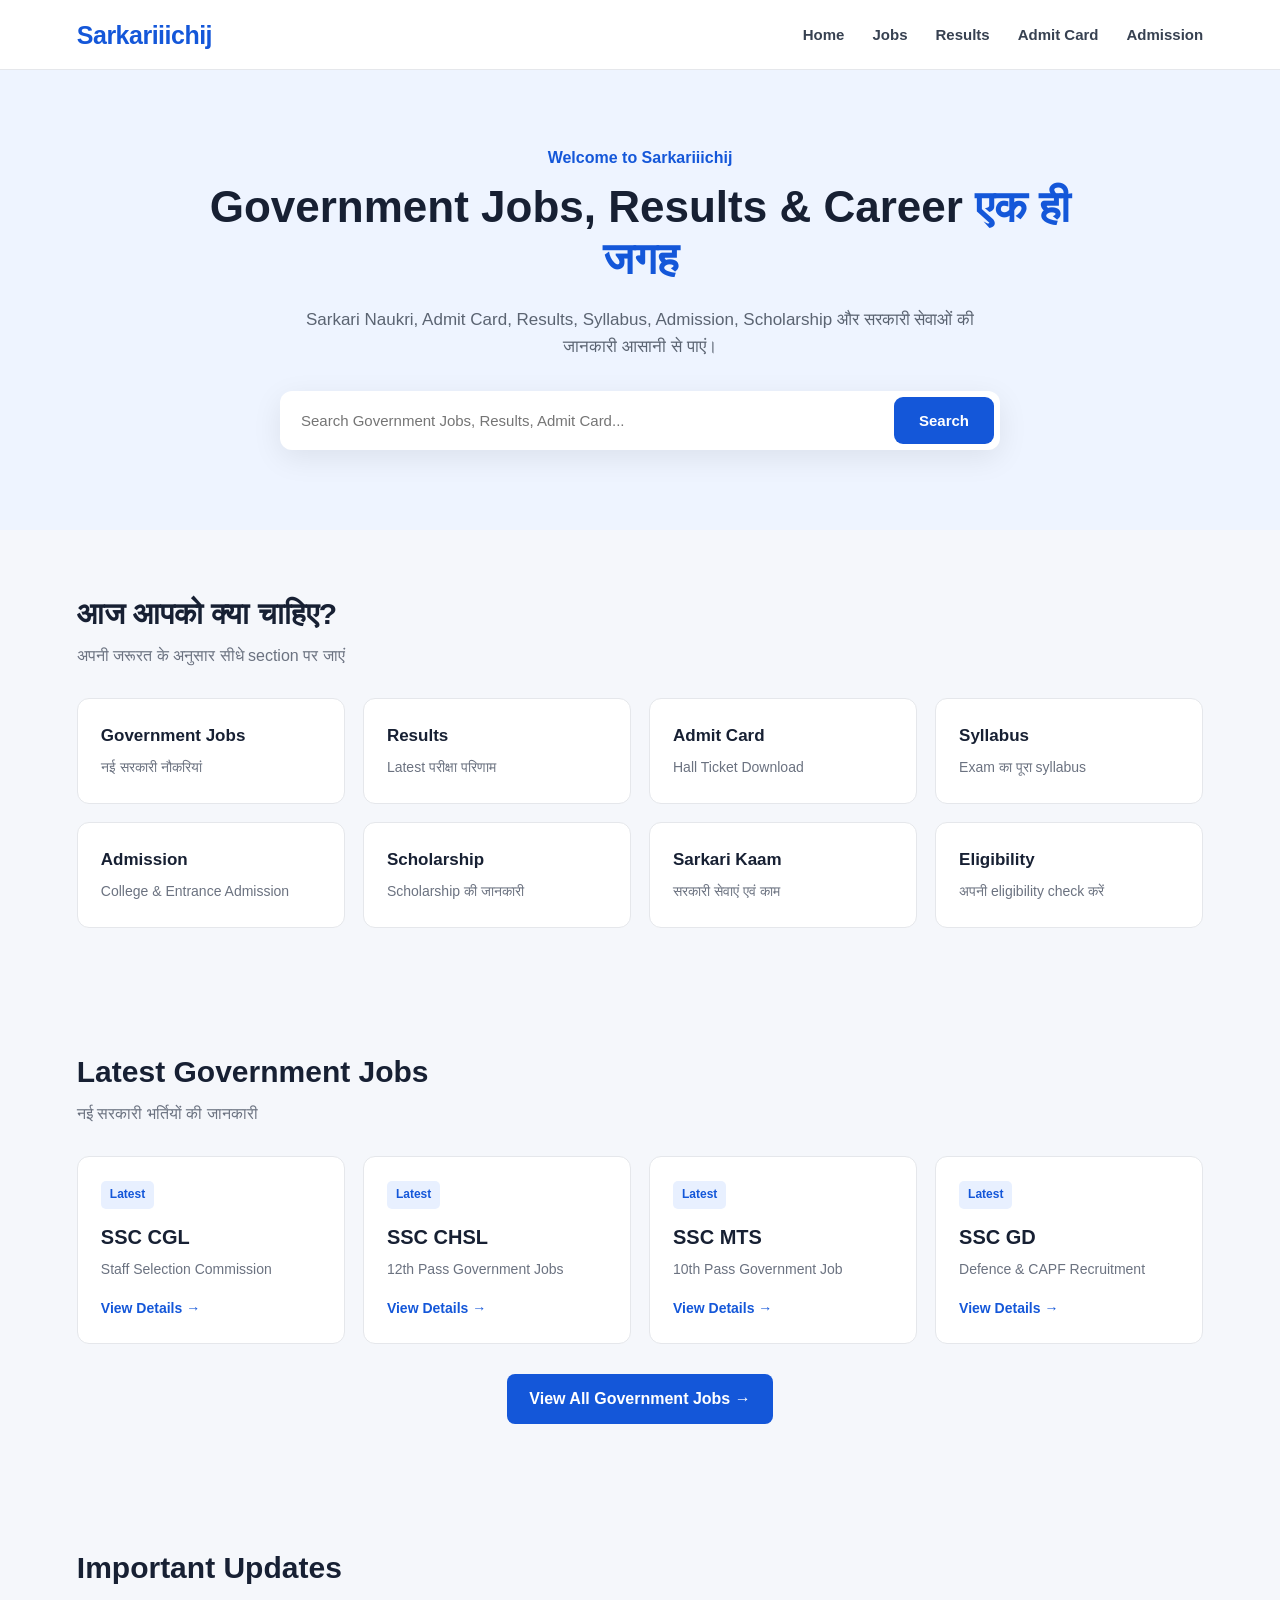
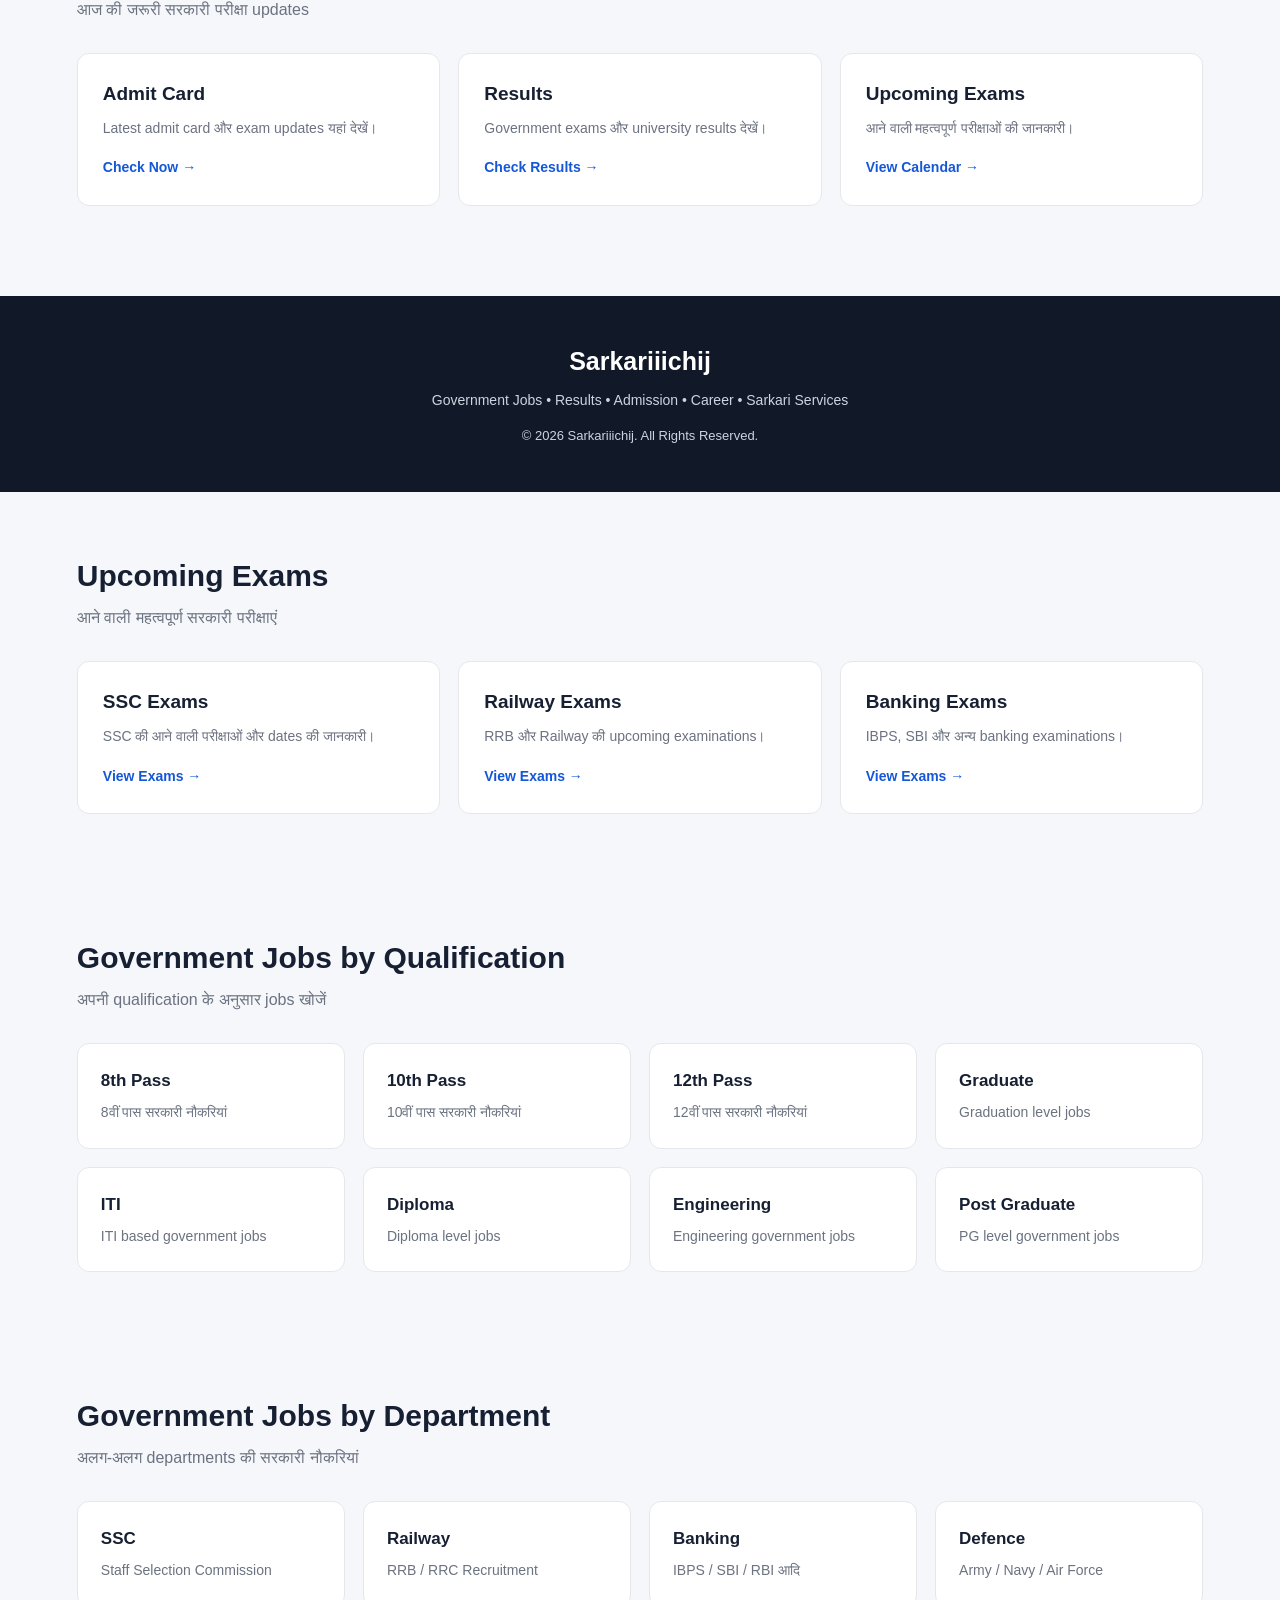
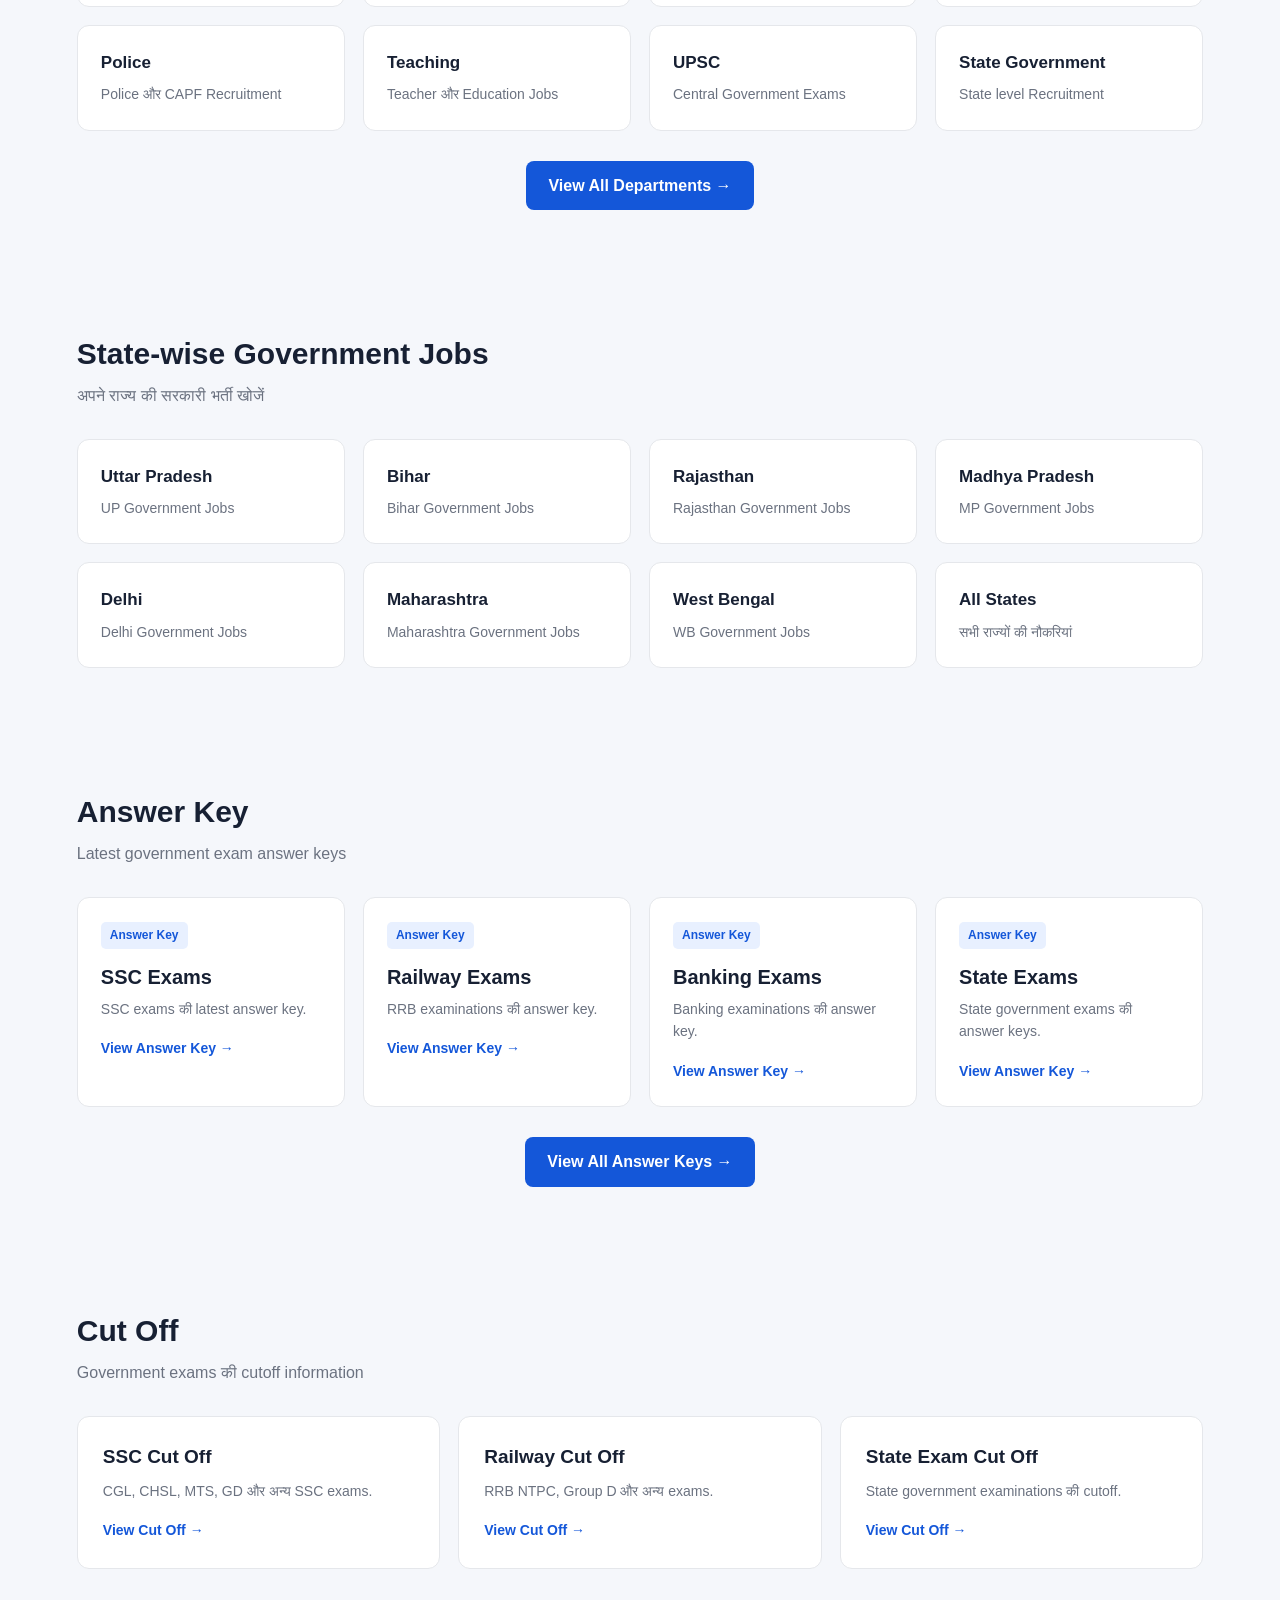
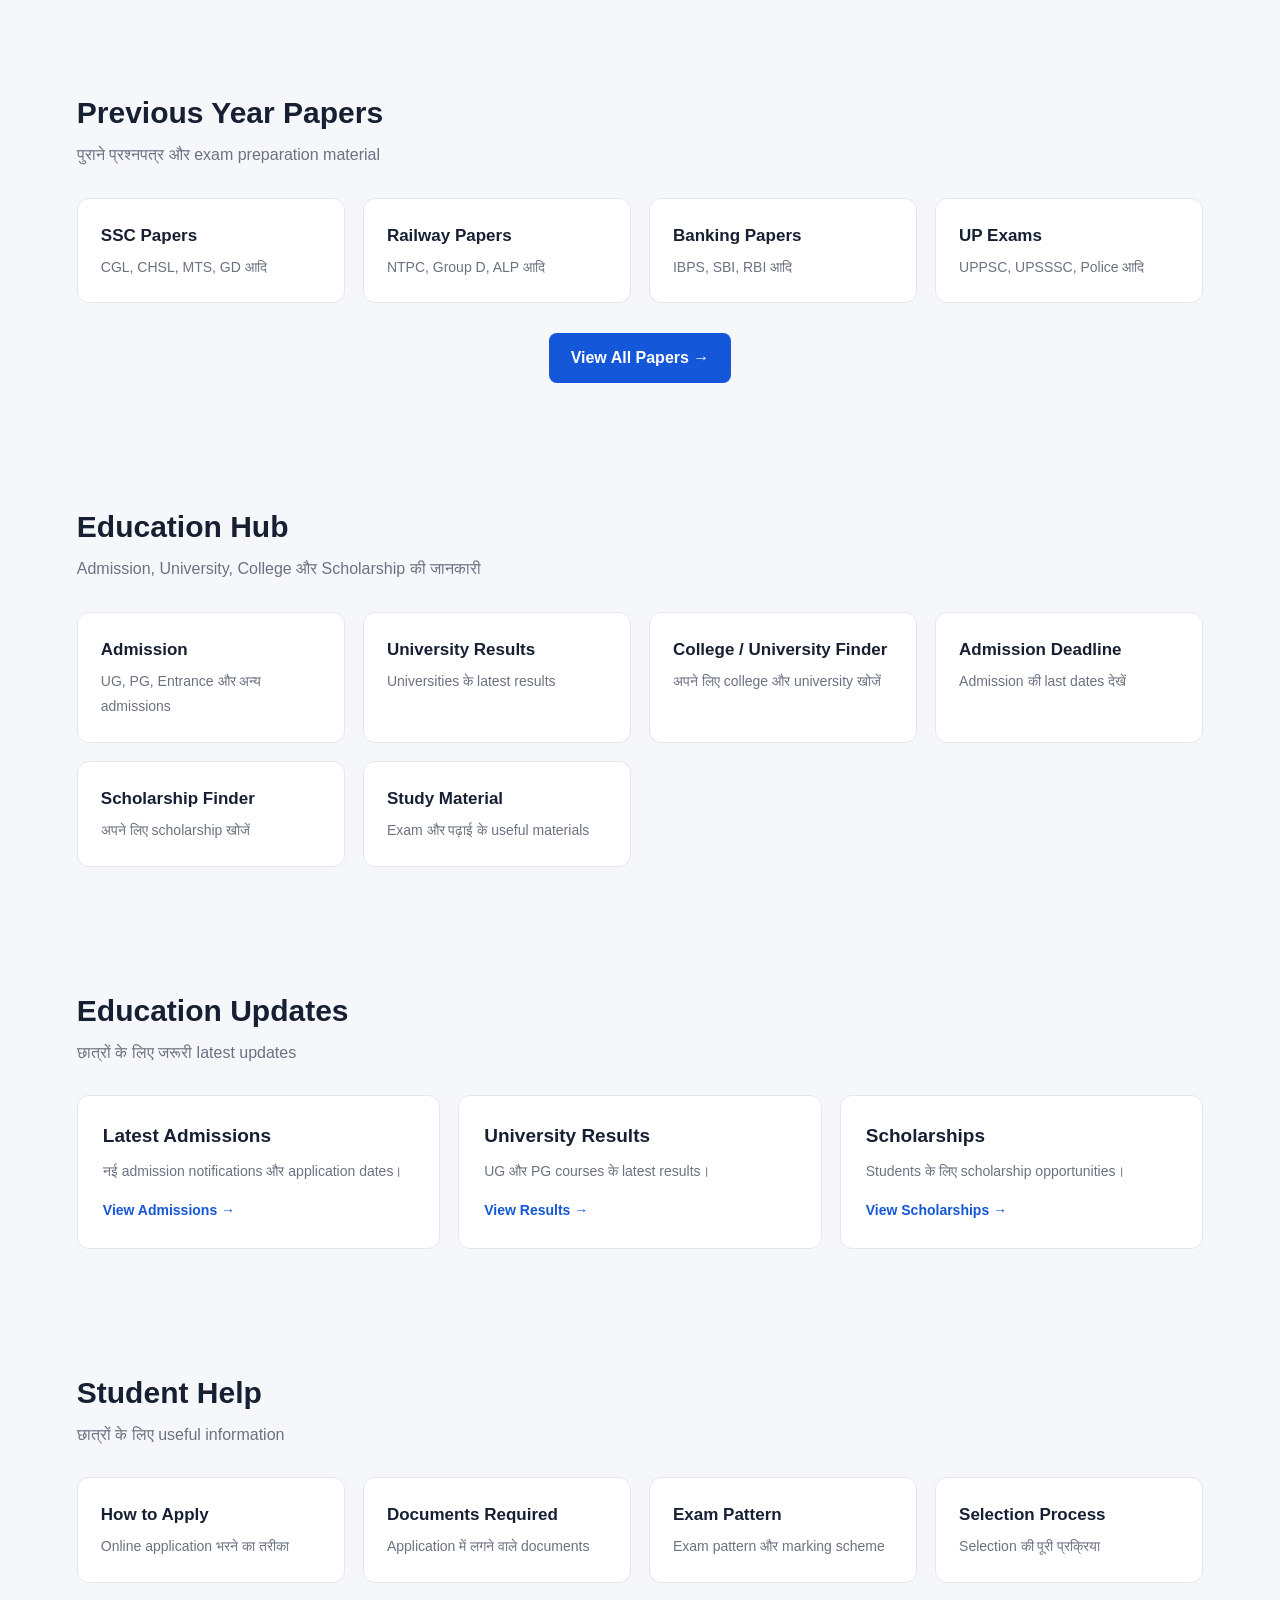
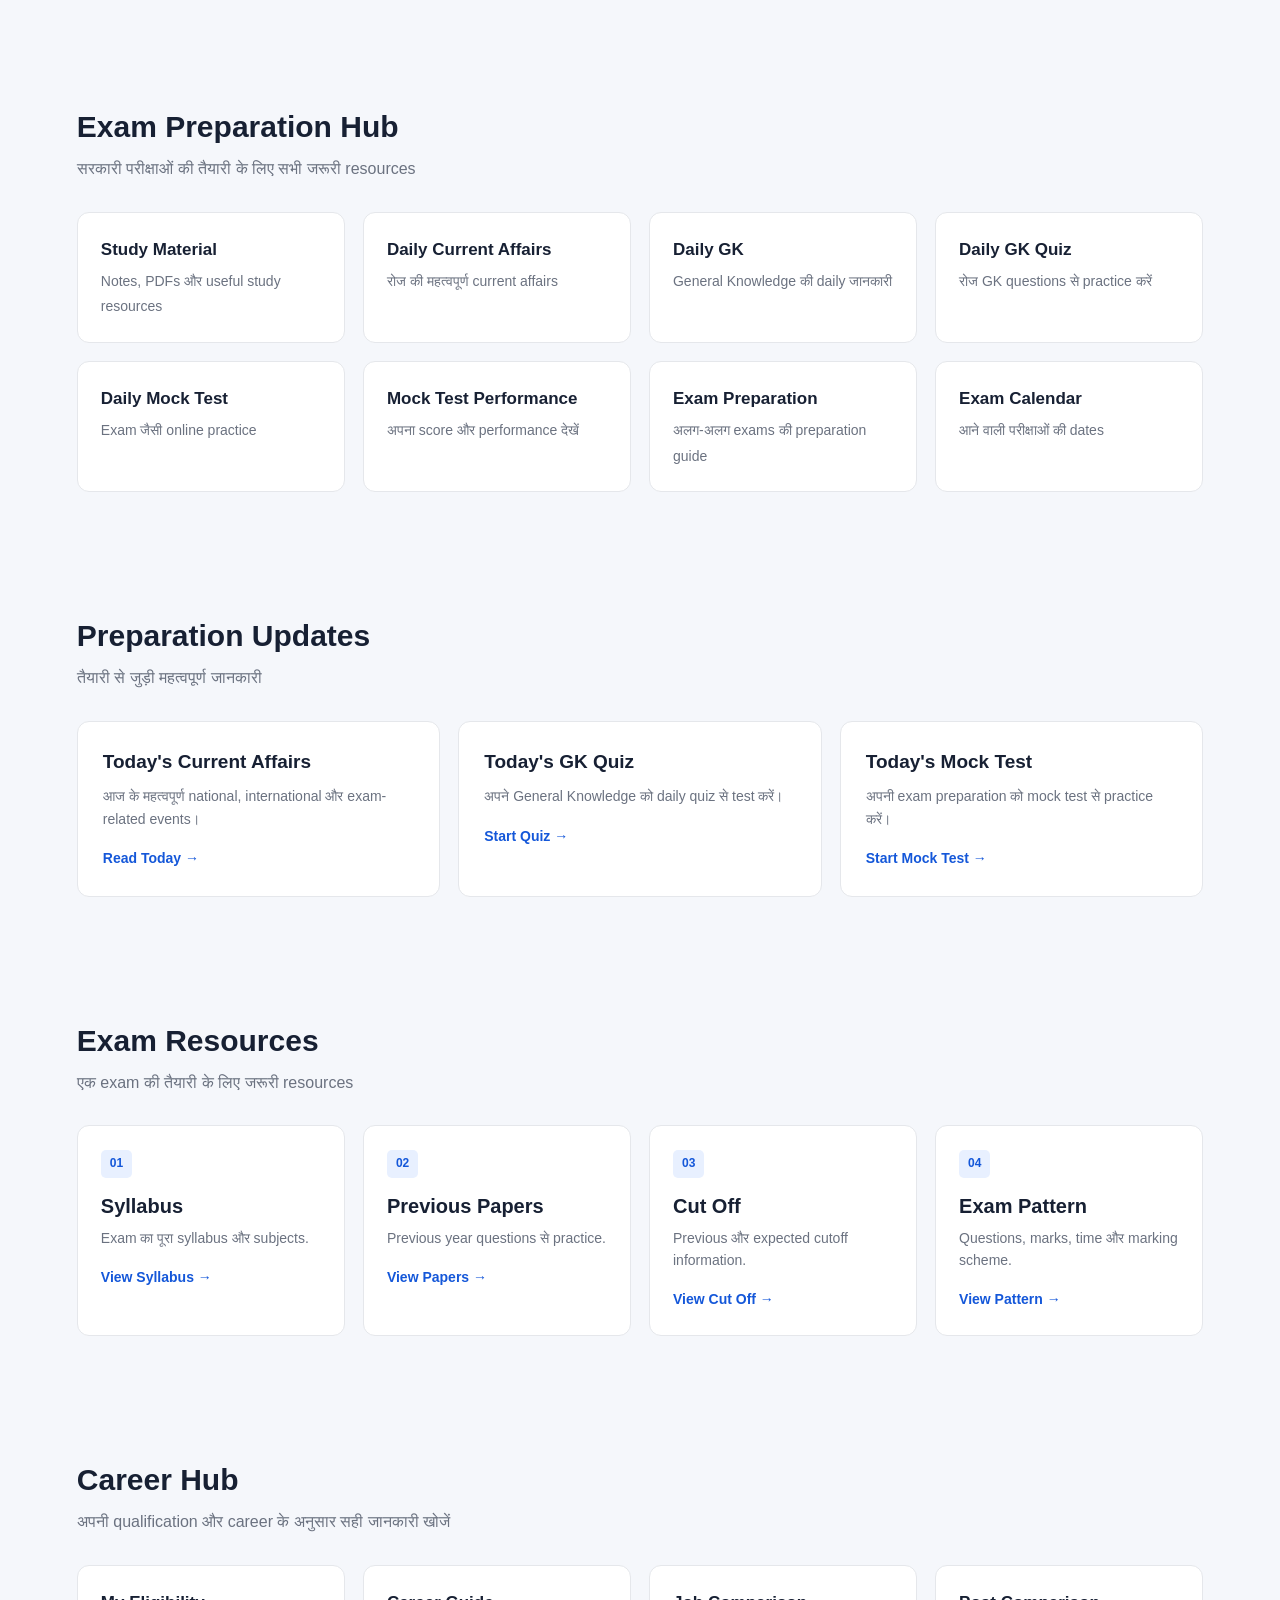
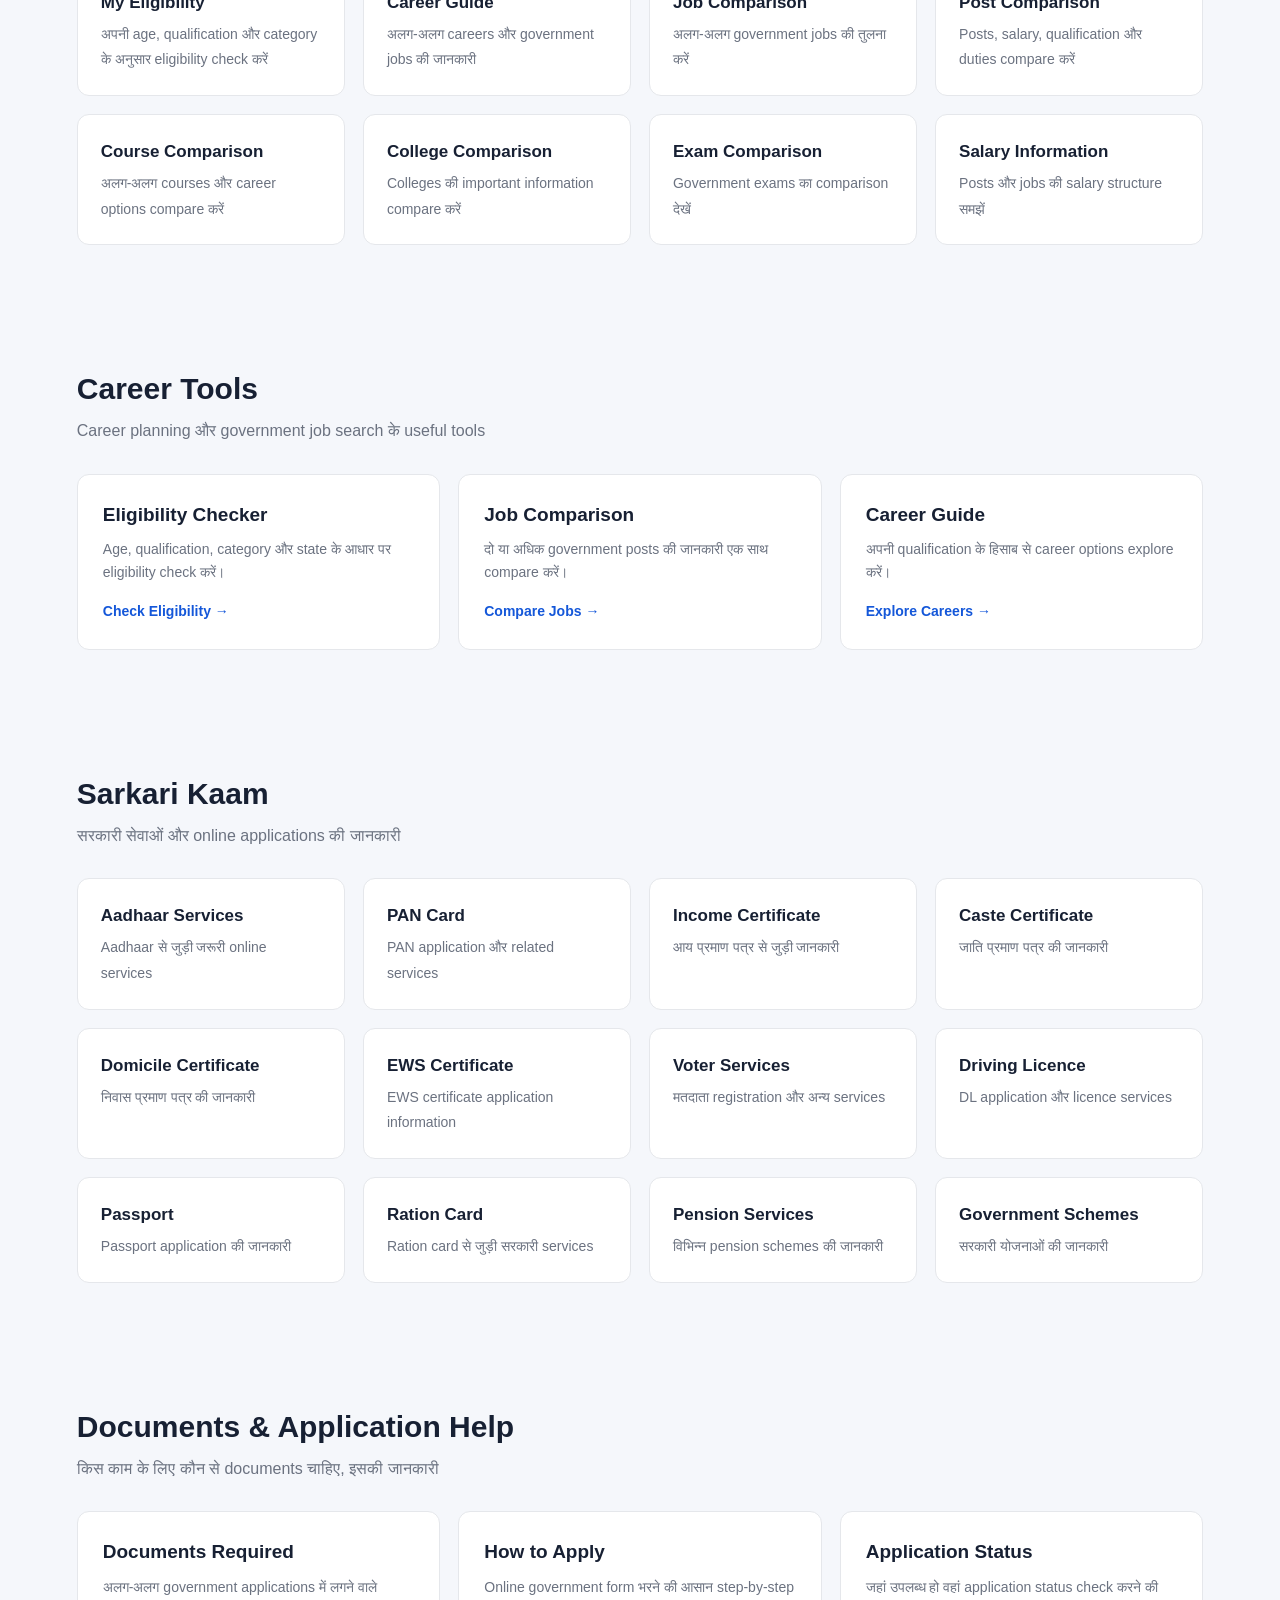
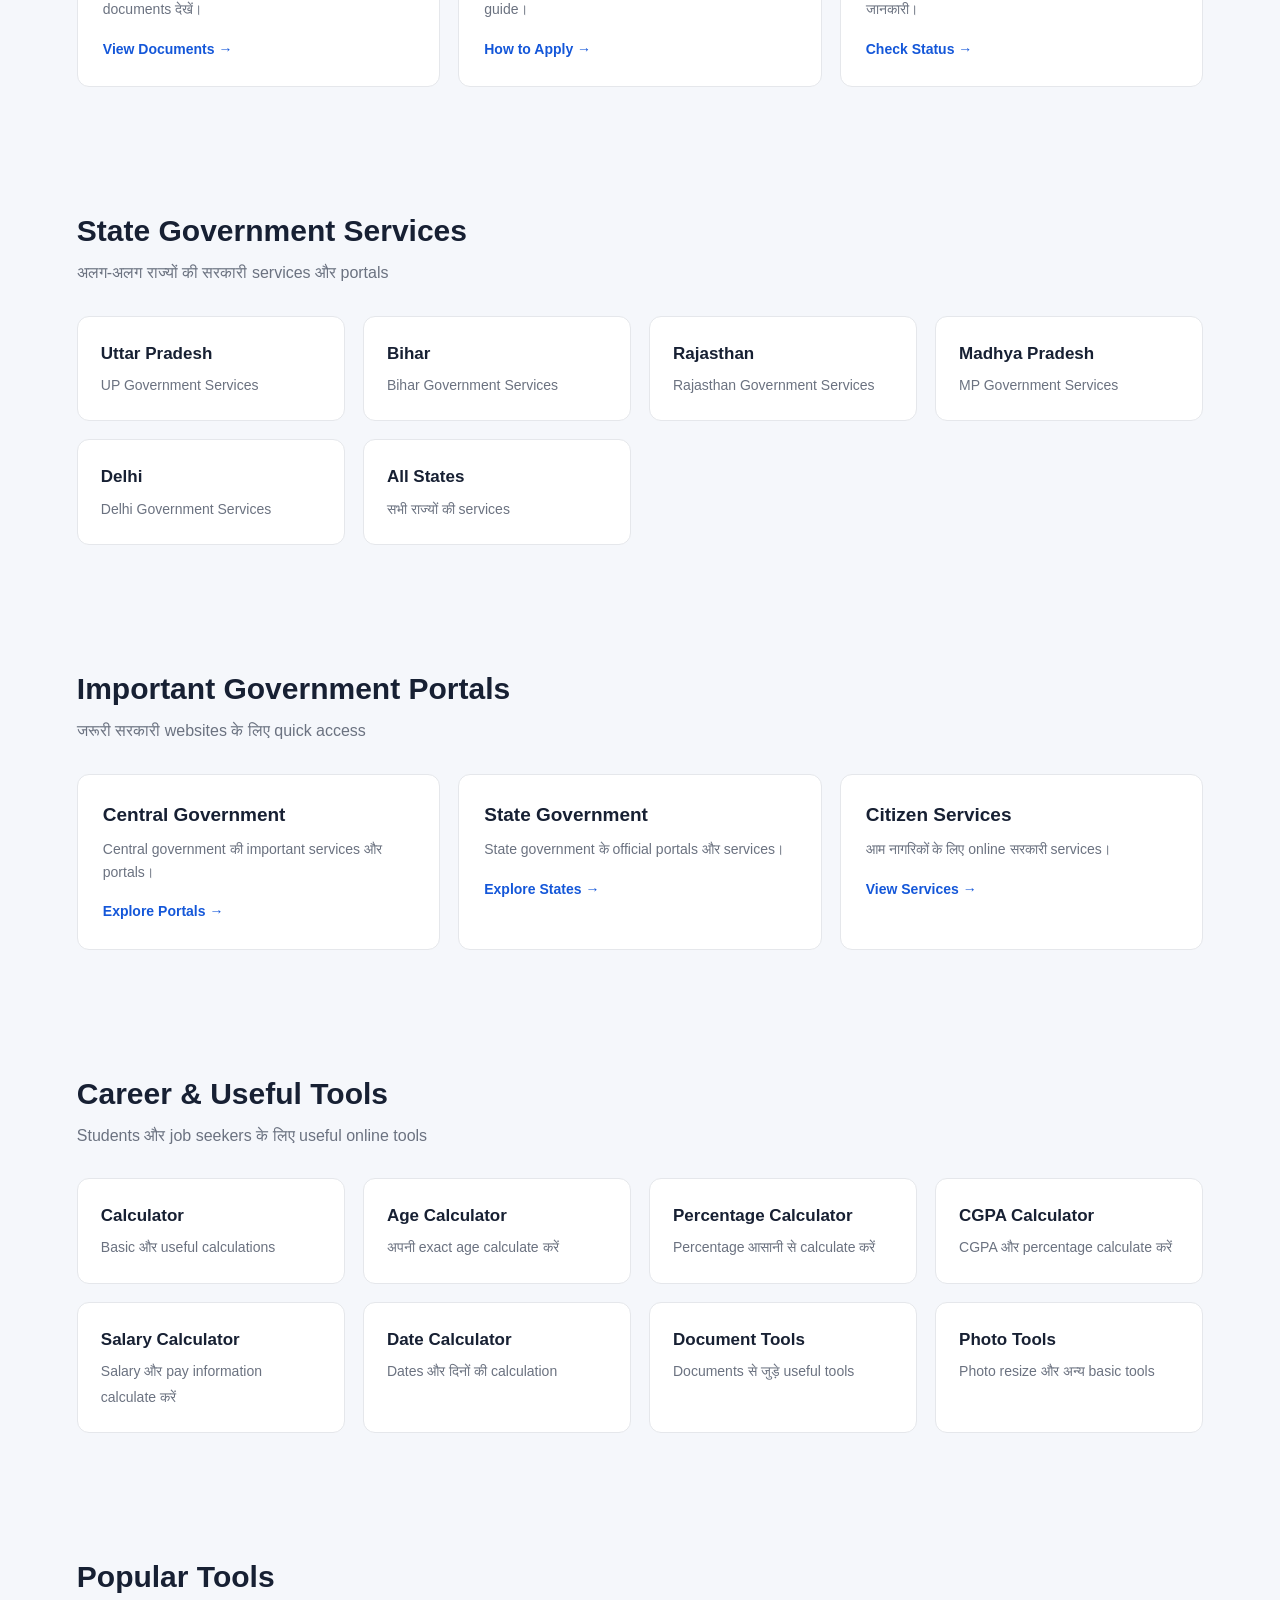
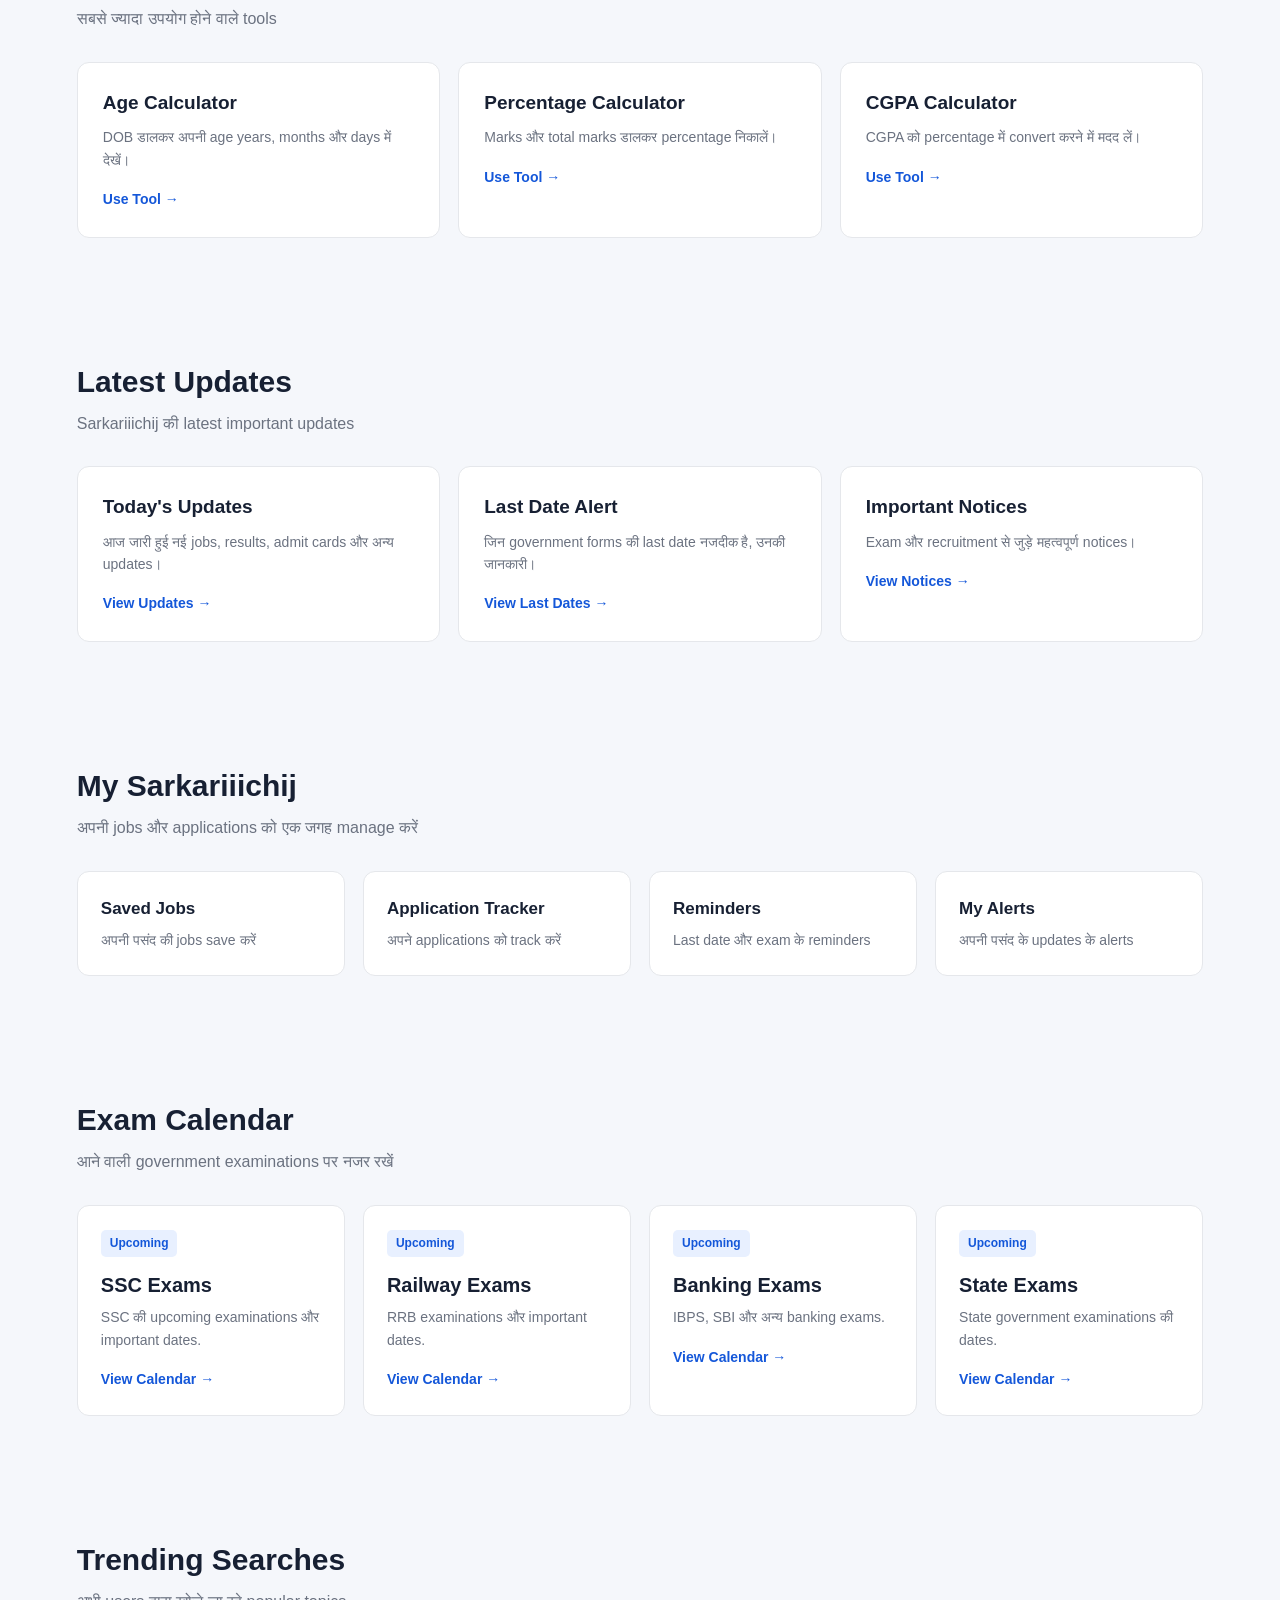
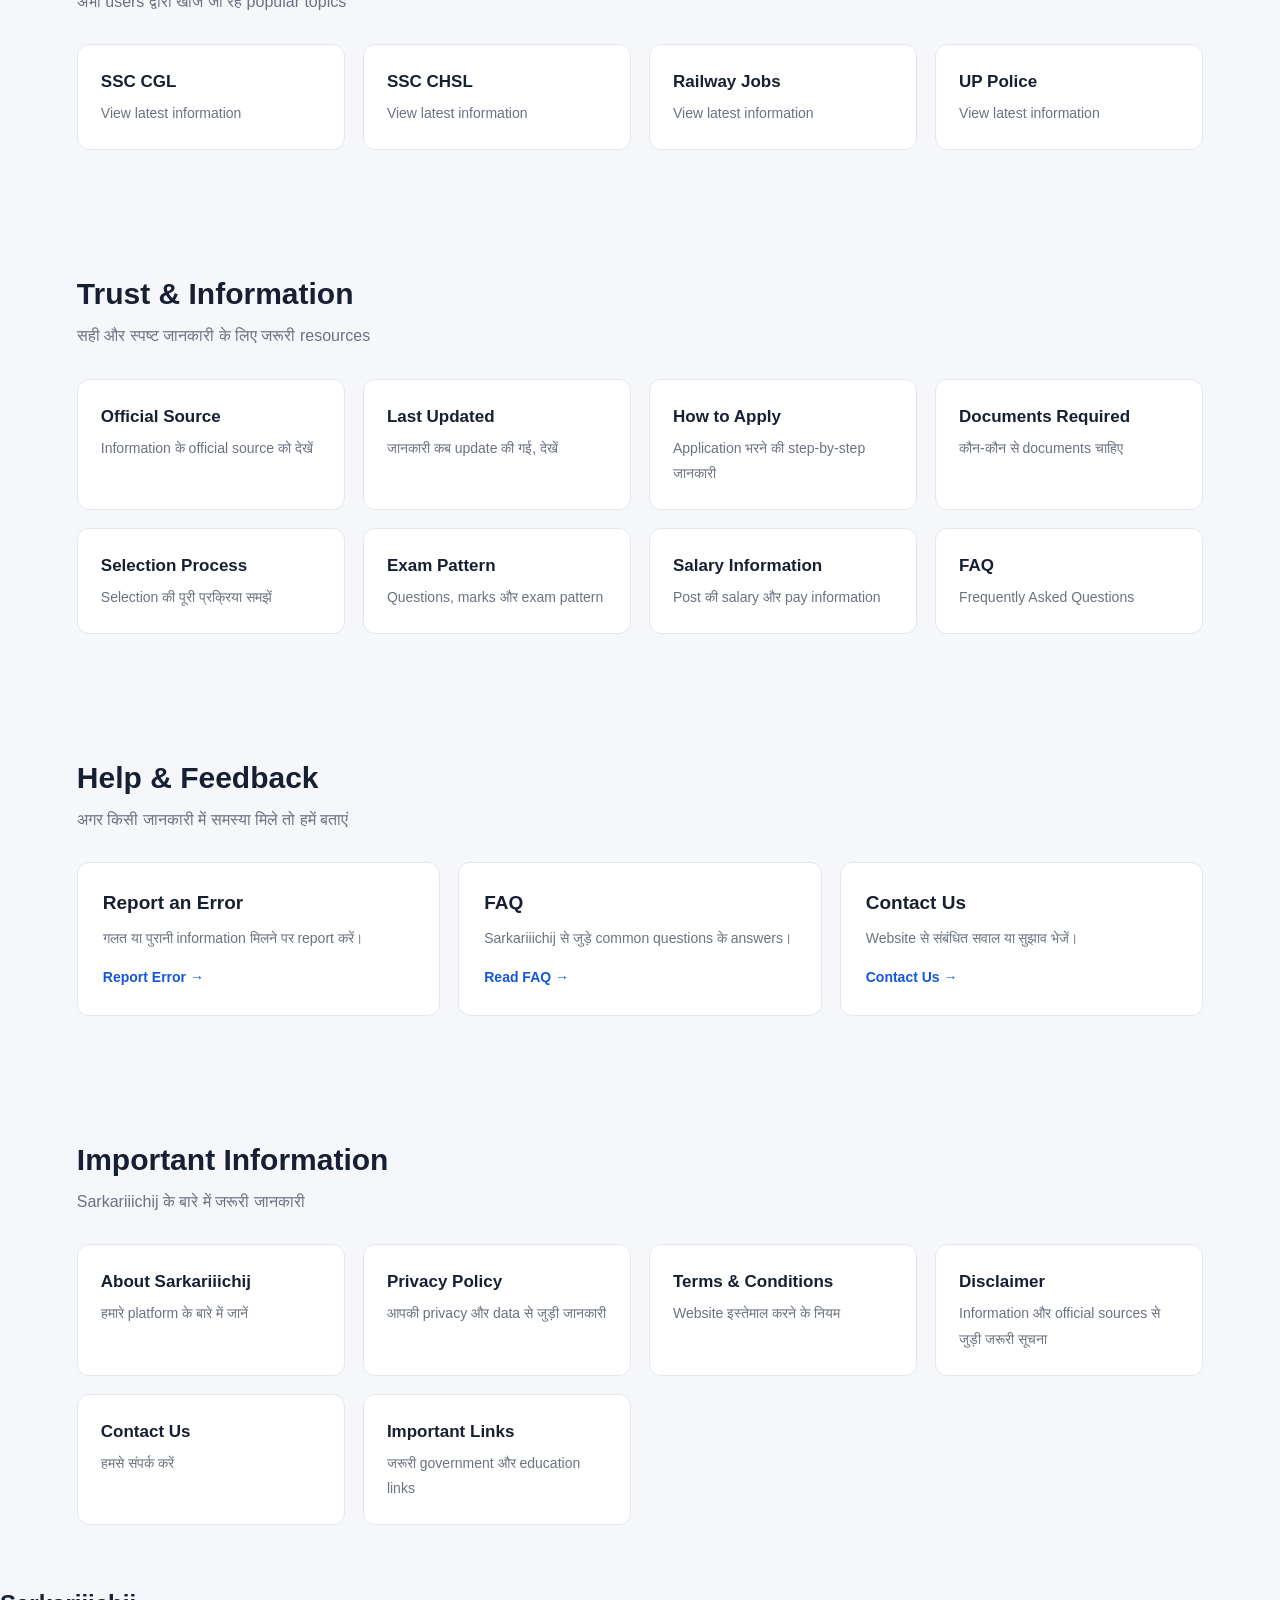
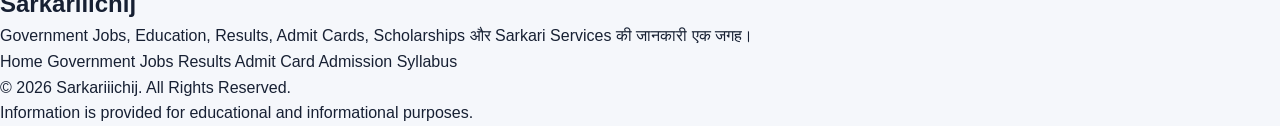
==== index.html @ 788148c9 "Update index.html" ====
<!DOCTYPE html>
<html lang="hi">
<head>
  <meta charset="UTF-8">
  <meta name="viewport" content="width=device-width, initial-scale=1.0">

  <title>Sarkariiichij – Government Jobs, Results, Admit Card, Admission & More</title>

  <meta name="description"
    content="Sarkariiichij पर Government Jobs, Results, Admit Card, Syllabus, Admission, Scholarship, Sarkari Kaam और Career information एक ही जगह पाएं.">

  <meta name="robots" content="index, follow">

  <link rel="stylesheet" href="style.css">
</head>

<body>

  <!-- HEADER -->
  <header class="header">
    <div class="logo">
      <span>Sarkariiichij</span>
    </div>

    <nav class="nav">
      <a href="index.html">Home</a>
      <a href="jobs.html">Jobs</a>
      <a href="results.html">Results</a>
      <a href="admit-card.html">Admit Card</a>
      <a href="admission.html">Admission</a>
    </nav>
  </header>


  <!-- HERO -->
  <section class="hero">

    <div class="hero-content">

      <p class="welcome">Welcome to Sarkariiichij</p>

      <h1>
        Government Jobs, Results & Career
        <span>एक ही जगह</span>
      </h1>

      <p class="hero-text">
        Sarkari Naukri, Admit Card, Results, Syllabus,
        Admission, Scholarship और सरकारी सेवाओं की जानकारी आसानी से पाएं।
      </p>

      <!-- SEARCH -->
      <div class="search-box">
        <input
          type="search"
          id="homeSearch"
          placeholder="Search Government Jobs, Results, Admit Card..."
          autocomplete="off">

        <button type="button" onclick="homeSearch()">
          Search
        </button>
      </div>

    </div>

  </section>


  <!-- QUICK ACCESS -->
  <section class="section">

    <div class="section-heading">
      <h2>आज आपको क्या चाहिए?</h2>
      <p>अपनी जरूरत के अनुसार सीधे section पर जाएं</p>
    </div>

    <div class="quick-grid">

      <a class="quick-card" href="jobs.html">
        <strong>Government Jobs</strong>
        <span>नई सरकारी नौकरियां</span>
      </a>

      <a class="quick-card" href="results.html">
        <strong>Results</strong>
        <span>Latest परीक्षा परिणाम</span>
      </a>

      <a class="quick-card" href="admit-card.html">
        <strong>Admit Card</strong>
        <span>Hall Ticket Download</span>
      </a>

      <a class="quick-card" href="syllabus.html">
        <strong>Syllabus</strong>
        <span>Exam का पूरा syllabus</span>
      </a>

      <a class="quick-card" href="admission.html">
        <strong>Admission</strong>
        <span>College & Entrance Admission</span>
      </a>

      <a class="quick-card" href="#">
        <strong>Scholarship</strong>
        <span>Scholarship की जानकारी</span>
      </a>

      <a class="quick-card" href="#">
        <strong>Sarkari Kaam</strong>
        <span>सरकारी सेवाएं एवं काम</span>
      </a>

      <a class="quick-card" href="#">
        <strong>Eligibility</strong>
        <span>अपनी eligibility check करें</span>
      </a>

    </div>

  </section>


  <!-- LATEST JOBS -->
  <section class="section">

    <div class="section-heading">
      <h2>Latest Government Jobs</h2>
      <p>नई सरकारी भर्तियों की जानकारी</p>
    </div>

    <div class="job-preview-grid">

      <article class="job-card">
        <span class="badge">Latest</span>
        <h3>SSC CGL</h3>
        <p>Staff Selection Commission</p>
        <a href="job-details.html?id=ssc-cgl">View Details →</a>
      </article>

      <article class="job-card">
        <span class="badge">Latest</span>
        <h3>SSC CHSL</h3>
        <p>12th Pass Government Jobs</p>
        <a href="job-details.html?id=ssc-chsl">View Details →</a>
      </article>

      <article class="job-card">
        <span class="badge">Latest</span>
        <h3>SSC MTS</h3>
        <p>10th Pass Government Job</p>
        <a href="job-details.html?id=ssc-mts">View Details →</a>
      </article>

      <article class="job-card">
        <span class="badge">Latest</span>
        <h3>SSC GD</h3>
        <p>Defence & CAPF Recruitment</p>
        <a href="job-details.html?id=ssc-gd">View Details →</a>
      </article>

    </div>

    <div class="center-button">
      <a href="jobs.html" class="main-button">
        View All Government Jobs →
      </a>
    </div>

  </section>


  <!-- MAIN UPDATES -->
  <section class="section">

    <div class="section-heading">
      <h2>Important Updates</h2>
      <p>आज की जरूरी सरकारी परीक्षा updates</p>
    </div>

    <div class="update-grid">

      <div class="update-card">
        <strong>Admit Card</strong>
        <p>Latest admit card और exam updates यहां देखें।</p>
        <a href="admit-card.html">Check Now →</a>
      </div>

      <div class="update-card">
        <strong>Results</strong>
        <p>Government exams और university results देखें।</p>
        <a href="results.html">Check Results →</a>
      </div>

      <div class="update-card">
        <strong>Upcoming Exams</strong>
        <p>आने वाली महत्वपूर्ण परीक्षाओं की जानकारी।</p>
        <a href="#">View Calendar →</a>
      </div>

    </div>

  </section>


  <!-- FOOTER -->
  <footer class="footer">

    <div class="footer-logo">
      Sarkariiichij
    </div>

    <p>
      Government Jobs • Results • Admission • Career • Sarkari Services
    </p>

    <p class="copyright">
      © 2026 Sarkariiichij. All Rights Reserved.
    </p>

  </footer>


  <!-- HOME SEARCH -->
  <script>
    function homeSearch() {

      const query = document.getElementById("homeSearch").value.trim();

      if (!query) {
        alert("कृपया कुछ search करें।");
        return;
      }

      const q = encodeURIComponent(query);

      window.location.href = "jobs.html?search=" + q;
    }
  </script>
    <!-- UPCOMING EXAMS -->
  <section class="section">

    <div class="section-heading">
      <h2>Upcoming Exams</h2>
      <p>आने वाली महत्वपूर्ण सरकारी परीक्षाएं</p>
    </div>

    <div class="update-grid">

      <div class="update-card">
        <strong>SSC Exams</strong>
        <p>SSC की आने वाली परीक्षाओं और dates की जानकारी।</p>
        <a href="#">View Exams →</a>
      </div>

      <div class="update-card">
        <strong>Railway Exams</strong>
        <p>RRB और Railway की upcoming examinations।</p>
        <a href="#">View Exams →</a>
      </div>

      <div class="update-card">
        <strong>Banking Exams</strong>
        <p>IBPS, SBI और अन्य banking examinations।</p>
        <a href="#">View Exams →</a>
      </div>

    </div>

  </section>


  <!-- JOBS BY QUALIFICATION -->
  <section class="section">

    <div class="section-heading">
      <h2>Government Jobs by Qualification</h2>
      <p>अपनी qualification के अनुसार jobs खोजें</p>
    </div>

    <div class="quick-grid">

      <a href="jobs.html?qualification=8th" class="quick-card">
        <strong>8th Pass</strong>
        <span>8वीं पास सरकारी नौकरियां</span>
      </a>

      <a href="jobs.html?qualification=10th" class="quick-card">
        <strong>10th Pass</strong>
        <span>10वीं पास सरकारी नौकरियां</span>
      </a>

      <a href="jobs.html?qualification=12th" class="quick-card">
        <strong>12th Pass</strong>
        <span>12वीं पास सरकारी नौकरियां</span>
      </a>

      <a href="jobs.html?qualification=graduate" class="quick-card">
        <strong>Graduate</strong>
        <span>Graduation level jobs</span>
      </a>

      <a href="jobs.html?qualification=iti" class="quick-card">
        <strong>ITI</strong>
        <span>ITI based government jobs</span>
      </a>

      <a href="jobs.html?qualification=diploma" class="quick-card">
        <strong>Diploma</strong>
        <span>Diploma level jobs</span>
      </a>

      <a href="jobs.html?qualification=engineering" class="quick-card">
        <strong>Engineering</strong>
        <span>Engineering government jobs</span>
      </a>

      <a href="jobs.html?qualification=pg" class="quick-card">
        <strong>Post Graduate</strong>
        <span>PG level government jobs</span>
      </a>

    </div>

  </section>


  <!-- JOBS BY DEPARTMENT -->
  <section class="section">

    <div class="section-heading">
      <h2>Government Jobs by Department</h2>
      <p>अलग-अलग departments की सरकारी नौकरियां</p>
    </div>

    <div class="quick-grid">

      <a href="jobs.html?department=ssc" class="quick-card">
        <strong>SSC</strong>
        <span>Staff Selection Commission</span>
      </a>

      <a href="jobs.html?department=railway" class="quick-card">
        <strong>Railway</strong>
        <span>RRB / RRC Recruitment</span>
      </a>

      <a href="jobs.html?department=banking" class="quick-card">
        <strong>Banking</strong>
        <span>IBPS / SBI / RBI आदि</span>
      </a>

      <a href="jobs.html?department=defence" class="quick-card">
        <strong>Defence</strong>
        <span>Army / Navy / Air Force</span>
      </a>

      <a href="jobs.html?department=police" class="quick-card">
        <strong>Police</strong>
        <span>Police और CAPF Recruitment</span>
      </a>

      <a href="jobs.html?department=teaching" class="quick-card">
        <strong>Teaching</strong>
        <span>Teacher और Education Jobs</span>
      </a>

      <a href="jobs.html?department=upsc" class="quick-card">
        <strong>UPSC</strong>
        <span>Central Government Exams</span>
      </a>

      <a href="jobs.html?department=state" class="quick-card">
        <strong>State Government</strong>
        <span>State level Recruitment</span>
      </a>

    </div>

    <div class="center-button">
      <a href="jobs.html" class="main-button">
        View All Departments →
      </a>
    </div>

  </section>


  <!-- STATE WISE -->
  <section class="section">

    <div class="section-heading">
      <h2>State-wise Government Jobs</h2>
      <p>अपने राज्य की सरकारी भर्ती खोजें</p>
    </div>

    <div class="quick-grid">

      <a href="jobs.html?state=uttar-pradesh" class="quick-card">
        <strong>Uttar Pradesh</strong>
        <span>UP Government Jobs</span>
      </a>

      <a href="jobs.html?state=bihar" class="quick-card">
        <strong>Bihar</strong>
        <span>Bihar Government Jobs</span>
      </a>

      <a href="jobs.html?state=rajasthan" class="quick-card">
        <strong>Rajasthan</strong>
        <span>Rajasthan Government Jobs</span>
      </a>

      <a href="jobs.html?state=madhya-pradesh" class="quick-card">
        <strong>Madhya Pradesh</strong>
        <span>MP Government Jobs</span>
      </a>

      <a href="jobs.html?state=delhi" class="quick-card">
        <strong>Delhi</strong>
        <span>Delhi Government Jobs</span>
      </a>

      <a href="jobs.html?state=maharashtra" class="quick-card">
        <strong>Maharashtra</strong>
        <span>Maharashtra Government Jobs</span>
      </a>

      <a href="jobs.html?state=west-bengal" class="quick-card">
        <strong>West Bengal</strong>
        <span>WB Government Jobs</span>
      </a>

      <a href="jobs.html?state=all" class="quick-card">
        <strong>All States</strong>
        <span>सभी राज्यों की नौकरियां</span>
      </a>

    </div>

  </section>


  <!-- ANSWER KEY -->
  <section class="section">

    <div class="section-heading">
      <h2>Answer Key</h2>
      <p>Latest government exam answer keys</p>
    </div>

    <div class="job-preview-grid">

      <article class="job-card">
        <span class="badge">Answer Key</span>
        <h3>SSC Exams</h3>
        <p>SSC exams की latest answer key.</p>
        <a href="#">View Answer Key →</a>
      </article>

      <article class="job-card">
        <span class="badge">Answer Key</span>
        <h3>Railway Exams</h3>
        <p>RRB examinations की answer key.</p>
        <a href="#">View Answer Key →</a>
      </article>

      <article class="job-card">
        <span class="badge">Answer Key</span>
        <h3>Banking Exams</h3>
        <p>Banking examinations की answer key.</p>
        <a href="#">View Answer Key →</a>
      </article>

      <article class="job-card">
        <span class="badge">Answer Key</span>
        <h3>State Exams</h3>
        <p>State government exams की answer keys.</p>
        <a href="#">View Answer Key →</a>
      </article>

    </div>

    <div class="center-button">
      <a href="#" class="main-button">
        View All Answer Keys →
      </a>
    </div>

  </section>


  <!-- CUT OFF -->
  <section class="section">

    <div class="section-heading">
      <h2>Cut Off</h2>
      <p>Government exams की cutoff information</p>
    </div>

    <div class="update-grid">

      <div class="update-card">
        <strong>SSC Cut Off</strong>
        <p>CGL, CHSL, MTS, GD और अन्य SSC exams.</p>
        <a href="#">View Cut Off →</a>
      </div>

      <div class="update-card">
        <strong>Railway Cut Off</strong>
        <p>RRB NTPC, Group D और अन्य exams.</p>
        <a href="#">View Cut Off →</a>
      </div>

      <div class="update-card">
        <strong>State Exam Cut Off</strong>
        <p>State government examinations की cutoff.</p>
        <a href="#">View Cut Off →</a>
      </div>

    </div>

  </section>


  <!-- PREVIOUS YEAR PAPERS -->
  <section class="section">

    <div class="section-heading">
      <h2>Previous Year Papers</h2>
      <p>पुराने प्रश्नपत्र और exam preparation material</p>
    </div>

    <div class="quick-grid">

      <a href="#" class="quick-card">
        <strong>SSC Papers</strong>
        <span>CGL, CHSL, MTS, GD आदि</span>
      </a>

      <a href="#" class="quick-card">
        <strong>Railway Papers</strong>
        <span>NTPC, Group D, ALP आदि</span>
      </a>

      <a href="#" class="quick-card">
        <strong>Banking Papers</strong>
        <span>IBPS, SBI, RBI आदि</span>
      </a>

      <a href="#" class="quick-card">
        <strong>UP Exams</strong>
        <span>UPPSC, UPSSSC, Police आदि</span>
      </a>

    </div>

    <div class="center-button">
      <a href="#" class="main-button">
        View All Papers →
      </a>
    </div>

  </section>
  <!-- EDUCATION HUB -->
  <section class="section">

    <div class="section-heading">
      <h2>Education Hub</h2>
      <p>Admission, University, College और Scholarship की जानकारी</p>
    </div>

    <div class="quick-grid">

      <a href="admission.html" class="quick-card">
        <strong>Admission</strong>
        <span>UG, PG, Entrance और अन्य admissions</span>
      </a>

      <a href="#" class="quick-card">
        <strong>University Results</strong>
        <span>Universities के latest results</span>
      </a>

      <a href="#" class="quick-card">
        <strong>College / University Finder</strong>
        <span>अपने लिए college और university खोजें</span>
      </a>

      <a href="#" class="quick-card">
        <strong>Admission Deadline</strong>
        <span>Admission की last dates देखें</span>
      </a>

      <a href="#" class="quick-card">
        <strong>Scholarship Finder</strong>
        <span>अपने लिए scholarship खोजें</span>
      </a>

      <a href="#" class="quick-card">
        <strong>Study Material</strong>
        <span>Exam और पढ़ाई के useful materials</span>
      </a>

    </div>

  </section>


  <!-- EDUCATION UPDATES -->
  <section class="section">

    <div class="section-heading">
      <h2>Education Updates</h2>
      <p>छात्रों के लिए जरूरी latest updates</p>
    </div>

    <div class="update-grid">

      <div class="update-card">
        <strong>Latest Admissions</strong>
        <p>नई admission notifications और application dates।</p>
        <a href="admission.html">View Admissions →</a>
      </div>

      <div class="update-card">
        <strong>University Results</strong>
        <p>UG और PG courses के latest results।</p>
        <a href="#">View Results →</a>
      </div>

      <div class="update-card">
        <strong>Scholarships</strong>
        <p>Students के लिए scholarship opportunities।</p>
        <a href="#">View Scholarships →</a>
      </div>

    </div>

  </section>


  <!-- STUDENT HELP -->
  <section class="section">

    <div class="section-heading">
      <h2>Student Help</h2>
      <p>छात्रों के लिए useful information</p>
    </div>

    <div class="quick-grid">

      <a href="#" class="quick-card">
        <strong>How to Apply</strong>
        <span>Online application भरने का तरीका</span>
      </a>

      <a href="#" class="quick-card">
        <strong>Documents Required</strong>
        <span>Application में लगने वाले documents</span>
      </a>

      <a href="#" class="quick-card">
        <strong>Exam Pattern</strong>
        <span>Exam pattern और marking scheme</span>
      </a>

      <a href="#" class="quick-card">
        <strong>Selection Process</strong>
        <span>Selection की पूरी प्रक्रिया</span>
      </a>

    </div>

  </section>
    <!-- PREPARATION HUB -->
  <section class="section">

    <div class="section-heading">
      <h2>Exam Preparation Hub</h2>
      <p>सरकारी परीक्षाओं की तैयारी के लिए सभी जरूरी resources</p>
    </div>

    <div class="quick-grid">

      <a href="#" class="quick-card">
        <strong>Study Material</strong>
        <span>Notes, PDFs और useful study resources</span>
      </a>

      <a href="#" class="quick-card">
        <strong>Daily Current Affairs</strong>
        <span>रोज की महत्वपूर्ण current affairs</span>
      </a>

      <a href="#" class="quick-card">
        <strong>Daily GK</strong>
        <span>General Knowledge की daily जानकारी</span>
      </a>

      <a href="#" class="quick-card">
        <strong>Daily GK Quiz</strong>
        <span>रोज GK questions से practice करें</span>
      </a>

      <a href="#" class="quick-card">
        <strong>Daily Mock Test</strong>
        <span>Exam जैसी online practice</span>
      </a>

      <a href="#" class="quick-card">
        <strong>Mock Test Performance</strong>
        <span>अपना score और performance देखें</span>
      </a>

      <a href="#" class="quick-card">
        <strong>Exam Preparation</strong>
        <span>अलग-अलग exams की preparation guide</span>
      </a>

      <a href="#" class="quick-card">
        <strong>Exam Calendar</strong>
        <span>आने वाली परीक्षाओं की dates</span>
      </a>

    </div>

  </section>


  <!-- PREPARATION UPDATES -->
  <section class="section">

    <div class="section-heading">
      <h2>Preparation Updates</h2>
      <p>तैयारी से जुड़ी महत्वपूर्ण जानकारी</p>
    </div>

    <div class="update-grid">

      <div class="update-card">
        <strong>Today's Current Affairs</strong>
        <p>आज के महत्वपूर्ण national, international और exam-related events।</p>
        <a href="#">Read Today →</a>
      </div>

      <div class="update-card">
        <strong>Today's GK Quiz</strong>
        <p>अपने General Knowledge को daily quiz से test करें।</p>
        <a href="#">Start Quiz →</a>
      </div>

      <div class="update-card">
        <strong>Today's Mock Test</strong>
        <p>अपनी exam preparation को mock test से practice करें।</p>
        <a href="#">Start Mock Test →</a>
      </div>

    </div>

  </section>


  <!-- EXAM RESOURCES -->
  <section class="section">

    <div class="section-heading">
      <h2>Exam Resources</h2>
      <p>एक exam की तैयारी के लिए जरूरी resources</p>
    </div>

    <div class="job-preview-grid">

      <article class="job-card">
        <span class="badge">01</span>
        <h3>Syllabus</h3>
        <p>Exam का पूरा syllabus और subjects.</p>
        <a href="syllabus.html">View Syllabus →</a>
      </article>

      <article class="job-card">
        <span class="badge">02</span>
        <h3>Previous Papers</h3>
        <p>Previous year questions से practice.</p>
        <a href="#">View Papers →</a>
      </article>

      <article class="job-card">
        <span class="badge">03</span>
        <h3>Cut Off</h3>
        <p>Previous और expected cutoff information.</p>
        <a href="#">View Cut Off →</a>
      </article>

      <article class="job-card">
        <span class="badge">04</span>
        <h3>Exam Pattern</h3>
        <p>Questions, marks, time और marking scheme.</p>
        <a href="#">View Pattern →</a>
      </article>

    </div>

  </section>
    <!-- CAREER HUB -->
  <section class="section">

    <div class="section-heading">
      <h2>Career Hub</h2>
      <p>अपनी qualification और career के अनुसार सही जानकारी खोजें</p>
    </div>

    <div class="quick-grid">

      <a href="#" class="quick-card">
        <strong>My Eligibility</strong>
        <span>अपनी age, qualification और category के अनुसार eligibility check करें</span>
      </a>

      <a href="#" class="quick-card">
        <strong>Career Guide</strong>
        <span>अलग-अलग careers और government jobs की जानकारी</span>
      </a>

      <a href="#" class="quick-card">
        <strong>Job Comparison</strong>
        <span>अलग-अलग government jobs की तुलना करें</span>
      </a>

      <a href="#" class="quick-card">
        <strong>Post Comparison</strong>
        <span>Posts, salary, qualification और duties compare करें</span>
      </a>

      <a href="#" class="quick-card">
        <strong>Course Comparison</strong>
        <span>अलग-अलग courses और career options compare करें</span>
      </a>

      <a href="#" class="quick-card">
        <strong>College Comparison</strong>
        <span>Colleges की important information compare करें</span>
      </a>

      <a href="#" class="quick-card">
        <strong>Exam Comparison</strong>
        <span>Government exams का comparison देखें</span>
      </a>

      <a href="#" class="quick-card">
        <strong>Salary Information</strong>
        <span>Posts और jobs की salary structure समझें</span>
      </a>

    </div>

  </section>


  <!-- CAREER TOOLS PREVIEW -->
  <section class="section">

    <div class="section-heading">
      <h2>Career Tools</h2>
      <p>Career planning और government job search के useful tools</p>
    </div>

    <div class="update-grid">

      <div class="update-card">
        <strong>Eligibility Checker</strong>
        <p>Age, qualification, category और state के आधार पर eligibility check करें।</p>
        <a href="#">Check Eligibility →</a>
      </div>

      <div class="update-card">
        <strong>Job Comparison</strong>
        <p>दो या अधिक government posts की जानकारी एक साथ compare करें।</p>
        <a href="#">Compare Jobs →</a>
      </div>

      <div class="update-card">
        <strong>Career Guide</strong>
        <p>अपनी qualification के हिसाब से career options explore करें।</p>
        <a href="#">Explore Careers →</a>
      </div>

    </div>

  </section>
    <!-- SARKARI KAAM -->
  <section class="section">

    <div class="section-heading">
      <h2>Sarkari Kaam</h2>
      <p>सरकारी सेवाओं और online applications की जानकारी</p>
    </div>

    <div class="quick-grid">

      <a href="#" class="quick-card">
        <strong>Aadhaar Services</strong>
        <span>Aadhaar से जुड़ी जरूरी online services</span>
      </a>

      <a href="#" class="quick-card">
        <strong>PAN Card</strong>
        <span>PAN application और related services</span>
      </a>

      <a href="#" class="quick-card">
        <strong>Income Certificate</strong>
        <span>आय प्रमाण पत्र से जुड़ी जानकारी</span>
      </a>

      <a href="#" class="quick-card">
        <strong>Caste Certificate</strong>
        <span>जाति प्रमाण पत्र की जानकारी</span>
      </a>

      <a href="#" class="quick-card">
        <strong>Domicile Certificate</strong>
        <span>निवास प्रमाण पत्र की जानकारी</span>
      </a>

      <a href="#" class="quick-card">
        <strong>EWS Certificate</strong>
        <span>EWS certificate application information</span>
      </a>

      <a href="#" class="quick-card">
        <strong>Voter Services</strong>
        <span>मतदाता registration और अन्य services</span>
      </a>

      <a href="#" class="quick-card">
        <strong>Driving Licence</strong>
        <span>DL application और licence services</span>
      </a>

      <a href="#" class="quick-card">
        <strong>Passport</strong>
        <span>Passport application की जानकारी</span>
      </a>

      <a href="#" class="quick-card">
        <strong>Ration Card</strong>
        <span>Ration card से जुड़ी सरकारी services</span>
      </a>

      <a href="#" class="quick-card">
        <strong>Pension Services</strong>
        <span>विभिन्न pension schemes की जानकारी</span>
      </a>

      <a href="#" class="quick-card">
        <strong>Government Schemes</strong>
        <span>सरकारी योजनाओं की जानकारी</span>
      </a>

    </div>

  </section>


  <!-- DOCUMENTS & APPLICATION HELP -->
  <section class="section">

    <div class="section-heading">
      <h2>Documents & Application Help</h2>
      <p>किस काम के लिए कौन से documents चाहिए, इसकी जानकारी</p>
    </div>

    <div class="update-grid">

      <div class="update-card">
        <strong>Documents Required</strong>
        <p>अलग-अलग government applications में लगने वाले documents देखें।</p>
        <a href="#">View Documents →</a>
      </div>

      <div class="update-card">
        <strong>How to Apply</strong>
        <p>Online government form भरने की आसान step-by-step guide।</p>
        <a href="#">How to Apply →</a>
      </div>

      <div class="update-card">
        <strong>Application Status</strong>
        <p>जहां उपलब्ध हो वहां application status check करने की जानकारी।</p>
        <a href="#">Check Status →</a>
      </div>

    </div>

  </section>


  <!-- STATE SERVICES -->
  <section class="section">

    <div class="section-heading">
      <h2>State Government Services</h2>
      <p>अलग-अलग राज्यों की सरकारी services और portals</p>
    </div>

    <div class="quick-grid">

      <a href="#" class="quick-card">
        <strong>Uttar Pradesh</strong>
        <span>UP Government Services</span>
      </a>

      <a href="#" class="quick-card">
        <strong>Bihar</strong>
        <span>Bihar Government Services</span>
      </a>

      <a href="#" class="quick-card">
        <strong>Rajasthan</strong>
        <span>Rajasthan Government Services</span>
      </a>

      <a href="#" class="quick-card">
        <strong>Madhya Pradesh</strong>
        <span>MP Government Services</span>
      </a>

      <a href="#" class="quick-card">
        <strong>Delhi</strong>
        <span>Delhi Government Services</span>
      </a>

      <a href="#" class="quick-card">
        <strong>All States</strong>
        <span>सभी राज्यों की services</span>
      </a>

    </div>

  </section>


  <!-- IMPORTANT GOVERNMENT PORTALS -->
  <section class="section">

    <div class="section-heading">
      <h2>Important Government Portals</h2>
      <p>जरूरी सरकारी websites के लिए quick access</p>
    </div>

    <div class="update-grid">

      <div class="update-card">
        <strong>Central Government</strong>
        <p>Central government की important services और portals।</p>
        <a href="#">Explore Portals →</a>
      </div>

      <div class="update-card">
        <strong>State Government</strong>
        <p>State government के official portals और services।</p>
        <a href="#">Explore States →</a>
      </div>

      <div class="update-card">
        <strong>Citizen Services</strong>
        <p>आम नागरिकों के लिए online सरकारी services।</p>
        <a href="#">View Services →</a>
      </div>

    </div>

  </section>
    <!-- TOOLS HUB -->
  <section class="section">

    <div class="section-heading">
      <h2>Career & Useful Tools</h2>
      <p>Students और job seekers के लिए useful online tools</p>
    </div>

    <div class="quick-grid">

      <a href="#" class="quick-card">
        <strong>Calculator</strong>
        <span>Basic और useful calculations</span>
      </a>

      <a href="#" class="quick-card">
        <strong>Age Calculator</strong>
        <span>अपनी exact age calculate करें</span>
      </a>

      <a href="#" class="quick-card">
        <strong>Percentage Calculator</strong>
        <span>Percentage आसानी से calculate करें</span>
      </a>

      <a href="#" class="quick-card">
        <strong>CGPA Calculator</strong>
        <span>CGPA और percentage calculate करें</span>
      </a>

      <a href="#" class="quick-card">
        <strong>Salary Calculator</strong>
        <span>Salary और pay information calculate करें</span>
      </a>

      <a href="#" class="quick-card">
        <strong>Date Calculator</strong>
        <span>Dates और दिनों की calculation</span>
      </a>

      <a href="#" class="quick-card">
        <strong>Document Tools</strong>
        <span>Documents से जुड़े useful tools</span>
      </a>

      <a href="#" class="quick-card">
        <strong>Photo Tools</strong>
        <span>Photo resize और अन्य basic tools</span>
      </a>

    </div>

  </section>


  <!-- TOOLS PREVIEW -->
  <section class="section">

    <div class="section-heading">
      <h2>Popular Tools</h2>
      <p>सबसे ज्यादा उपयोग होने वाले tools</p>
    </div>

    <div class="update-grid">

      <div class="update-card">
        <strong>Age Calculator</strong>
        <p>DOB डालकर अपनी age years, months और days में देखें।</p>
        <a href="#">Use Tool →</a>
      </div>

      <div class="update-card">
        <strong>Percentage Calculator</strong>
        <p>Marks और total marks डालकर percentage निकालें।</p>
        <a href="#">Use Tool →</a>
      </div>

      <div class="update-card">
        <strong>CGPA Calculator</strong>
        <p>CGPA को percentage में convert करने में मदद लें।</p>
        <a href="#">Use Tool →</a>
      </div>

    </div>

  </section>
    <!-- LATEST UPDATES -->
  <section class="section">

    <div class="section-heading">
      <h2>Latest Updates</h2>
      <p>Sarkariiichij की latest important updates</p>
    </div>

    <div class="update-grid">

      <div class="update-card">
        <strong>Today's Updates</strong>
        <p>आज जारी हुई नई jobs, results, admit cards और अन्य updates।</p>
        <a href="#">View Updates →</a>
      </div>

      <div class="update-card">
        <strong>Last Date Alert</strong>
        <p>जिन government forms की last date नजदीक है, उनकी जानकारी।</p>
        <a href="#">View Last Dates →</a>
      </div>

      <div class="update-card">
        <strong>Important Notices</strong>
        <p>Exam और recruitment से जुड़े महत्वपूर्ण notices।</p>
        <a href="#">View Notices →</a>
      </div>

    </div>

  </section>


  <!-- USER FEATURES -->
  <section class="section">

    <div class="section-heading">
      <h2>My Sarkariiichij</h2>
      <p>अपनी jobs और applications को एक जगह manage करें</p>
    </div>

    <div class="quick-grid">

      <a href="#" class="quick-card">
        <strong>Saved Jobs</strong>
        <span>अपनी पसंद की jobs save करें</span>
      </a>

      <a href="#" class="quick-card">
        <strong>Application Tracker</strong>
        <span>अपने applications को track करें</span>
      </a>

      <a href="#" class="quick-card">
        <strong>Reminders</strong>
        <span>Last date और exam के reminders</span>
      </a>

      <a href="#" class="quick-card">
        <strong>My Alerts</strong>
        <span>अपनी पसंद के updates के alerts</span>
      </a>

    </div>

  </section>


  <!-- EXAM CALENDAR -->
  <section class="section">

    <div class="section-heading">
      <h2>Exam Calendar</h2>
      <p>आने वाली government examinations पर नजर रखें</p>
    </div>

    <div class="job-preview-grid">

      <article class="job-card">
        <span class="badge">Upcoming</span>
        <h3>SSC Exams</h3>
        <p>SSC की upcoming examinations और important dates.</p>
        <a href="#">View Calendar →</a>
      </article>

      <article class="job-card">
        <span class="badge">Upcoming</span>
        <h3>Railway Exams</h3>
        <p>RRB examinations और important dates.</p>
        <a href="#">View Calendar →</a>
      </article>

      <article class="job-card">
        <span class="badge">Upcoming</span>
        <h3>Banking Exams</h3>
        <p>IBPS, SBI और अन्य banking exams.</p>
        <a href="#">View Calendar →</a>
      </article>

      <article class="job-card">
        <span class="badge">Upcoming</span>
        <h3>State Exams</h3>
        <p>State government examinations की dates.</p>
        <a href="#">View Calendar →</a>
      </article>

    </div>

  </section>


  <!-- TRENDING SEARCHES -->
  <section class="section">

    <div class="section-heading">
      <h2>Trending Searches</h2>
      <p>अभी users द्वारा खोजे जा रहे popular topics</p>
    </div>

    <div class="quick-grid">

      <a href="jobs.html?search=SSC%20CGL" class="quick-card">
        <strong>SSC CGL</strong>
        <span>View latest information</span>
      </a>

      <a href="jobs.html?search=SSC%20CHSL" class="quick-card">
        <strong>SSC CHSL</strong>
        <span>View latest information</span>
      </a>

      <a href="jobs.html?search=Railway" class="quick-card">
        <strong>Railway Jobs</strong>
        <span>View latest information</span>
      </a>

      <a href="jobs.html?search=UP%20Police" class="quick-card">
        <strong>UP Police</strong>
        <span>View latest information</span>
      </a>

    </div>

  </section>
    <!-- TRUST & INFORMATION -->
  <section class="section">

    <div class="section-heading">
      <h2>Trust & Information</h2>
      <p>सही और स्पष्ट जानकारी के लिए जरूरी resources</p>
    </div>

    <div class="quick-grid">

      <a href="#" class="quick-card">
        <strong>Official Source</strong>
        <span>Information के official source को देखें</span>
      </a>

      <a href="#" class="quick-card">
        <strong>Last Updated</strong>
        <span>जानकारी कब update की गई, देखें</span>
      </a>

      <a href="#" class="quick-card">
        <strong>How to Apply</strong>
        <span>Application भरने की step-by-step जानकारी</span>
      </a>

      <a href="#" class="quick-card">
        <strong>Documents Required</strong>
        <span>कौन-कौन से documents चाहिए</span>
      </a>

      <a href="#" class="quick-card">
        <strong>Selection Process</strong>
        <span>Selection की पूरी प्रक्रिया समझें</span>
      </a>

      <a href="#" class="quick-card">
        <strong>Exam Pattern</strong>
        <span>Questions, marks और exam pattern</span>
      </a>

      <a href="#" class="quick-card">
        <strong>Salary Information</strong>
        <span>Post की salary और pay information</span>
      </a>

      <a href="#" class="quick-card">
        <strong>FAQ</strong>
        <span>Frequently Asked Questions</span>
      </a>

    </div>

  </section>


  <!-- REPORT ERROR -->
  <section class="section">

    <div class="section-heading">
      <h2>Help & Feedback</h2>
      <p>अगर किसी जानकारी में समस्या मिले तो हमें बताएं</p>
    </div>

    <div class="update-grid">

      <div class="update-card">
        <strong>Report an Error</strong>
        <p>गलत या पुरानी information मिलने पर report करें।</p>
        <a href="#">Report Error →</a>
      </div>

      <div class="update-card">
        <strong>FAQ</strong>
        <p>Sarkariiichij से जुड़े common questions के answers।</p>
        <a href="#">Read FAQ →</a>
      </div>

      <div class="update-card">
        <strong>Contact Us</strong>
        <p>Website से संबंधित सवाल या सुझाव भेजें।</p>
        <a href="#">Contact Us →</a>
      </div>

    </div>

  </section>
    <!-- ABOUT & IMPORTANT LINKS -->
  <section class="section">

    <div class="section-heading">
      <h2>Important Information</h2>
      <p>Sarkariiichij के बारे में जरूरी जानकारी</p>
    </div>

    <div class="quick-grid">

      <a href="#" class="quick-card">
        <strong>About Sarkariiichij</strong>
        <span>हमारे platform के बारे में जानें</span>
      </a>

      <a href="#" class="quick-card">
        <strong>Privacy Policy</strong>
        <span>आपकी privacy और data से जुड़ी जानकारी</span>
      </a>

      <a href="#" class="quick-card">
        <strong>Terms & Conditions</strong>
        <span>Website इस्तेमाल करने के नियम</span>
      </a>

      <a href="#" class="quick-card">
        <strong>Disclaimer</strong>
        <span>Information और official sources से जुड़ी जरूरी सूचना</span>
      </a>

      <a href="#" class="quick-card">
        <strong>Contact Us</strong>
        <span>हमसे संपर्क करें</span>
      </a>

      <a href="#" class="quick-card">
        <strong>Important Links</strong>
        <span>जरूरी government और education links</span>
      </a>

    </div>

  </section>


  <!-- FOOTER -->
  <footer class="site-footer">

    <div class="footer-brand">
      <h2>Sarkariiichij</h2>
      <p>
        Government Jobs, Education, Results,
        Admit Cards, Scholarships और Sarkari Services
        की जानकारी एक जगह।
      </p>
    </div>

    <div class="footer-links">

      <a href="index.html">Home</a>
      <a href="jobs.html">Government Jobs</a>
      <a href="results.html">Results</a>
      <a href="admit-card.html">Admit Card</a>
      <a href="admission.html">Admission</a>
      <a href="syllabus.html">Syllabus</a>

    </div>

    <div class="footer-bottom">
      <p>© 2026 Sarkariiichij. All Rights Reserved.</p>
      <p>Information is provided for educational and informational purposes.</p>
    </div>

  </footer>
  </body>
</html>
---- style.css ----
/* ================================
   SARKARIIICHIJ
   HOME PAGE - BASIC DESIGN
================================ */

* {
  margin: 0;
  padding: 0;
  box-sizing: border-box;
}

html {
  scroll-behavior: smooth;
}

body {
  font-family: Arial, Helvetica, sans-serif;
  background: #f5f7fb;
  color: #172033;
  line-height: 1.6;
}

a {
  text-decoration: none;
  color: inherit;
}


/* ================================
   HEADER
================================ */

.header {
  width: 100%;
  min-height: 70px;
  padding: 0 6%;
  display: flex;
  align-items: center;
  justify-content: space-between;
  background: #ffffff;
  border-bottom: 1px solid #e5e7eb;
  position: sticky;
  top: 0;
  z-index: 1000;
}

.logo {
  font-size: 25px;
  font-weight: 800;
  letter-spacing: -0.5px;
}

.logo span {
  color: #1457d9;
}

.nav {
  display: flex;
  align-items: center;
  gap: 28px;
}

.nav a {
  font-size: 15px;
  font-weight: 600;
  color: #374151;
  transition: 0.2s;
}

.nav a:hover {
  color: #1457d9;
}


/* ================================
   HERO
================================ */

.hero {
  background: #eef4ff;
  padding: 75px 6% 80px;
  text-align: center;
}

.hero-content {
  max-width: 900px;
  margin: auto;
}

.welcome {
  color: #1457d9;
  font-weight: 700;
  margin-bottom: 10px;
}

.hero h1 {
  font-size: 44px;
  line-height: 1.2;
  margin-bottom: 20px;
}

.hero h1 span {
  color: #1457d9;
}

.hero-text {
  max-width: 720px;
  margin: 0 auto 30px;
  color: #5b6472;
  font-size: 17px;
}


/* ================================
   SEARCH
================================ */

.search-box {
  max-width: 720px;
  margin: auto;
  display: flex;
  background: #ffffff;
  padding: 6px;
  border-radius: 12px;
  box-shadow: 0 8px 30px rgba(0, 0, 0, 0.08);
}

.search-box input {
  width: 100%;
  border: 0;
  outline: 0;
  padding: 15px;
  font-size: 15px;
  background: transparent;
}

.search-box button {
  border: 0;
  background: #1457d9;
  color: white;
  padding: 0 25px;
  border-radius: 9px;
  font-size: 15px;
  font-weight: 700;
  cursor: pointer;
}

.search-box button:hover {
  background: #0e46b5;
}


/* ================================
   SECTIONS
================================ */

.section {
  width: 88%;
  max-width: 1250px;
  margin: auto;
  padding: 60px 0;
}

.section-heading {
  margin-bottom: 30px;
}

.section-heading h2 {
  font-size: 30px;
  margin-bottom: 5px;
}

.section-heading p {
  color: #6b7280;
}


/* ================================
   QUICK ACCESS
================================ */

.quick-grid {
  display: grid;
  grid-template-columns: repeat(4, 1fr);
  gap: 18px;
}

.quick-card {
  background: #ffffff;
  padding: 23px;
  border-radius: 12px;
  border: 1px solid #e5e7eb;
  transition: 0.25s;
}

.quick-card:hover {
  transform: translateY(-4px);
  border-color: #1457d9;
  box-shadow: 0 8px 25px rgba(20, 87, 217, 0.1);
}

.quick-card strong {
  display: block;
  font-size: 17px;
  margin-bottom: 5px;
}

.quick-card span {
  font-size: 14px;
  color: #6b7280;
}


/* ================================
   JOB CARDS
================================ */

.job-preview-grid {
  display: grid;
  grid-template-columns: repeat(4, 1fr);
  gap: 18px;
}

.job-card {
  background: #ffffff;
  border: 1px solid #e5e7eb;
  border-radius: 12px;
  padding: 23px;
}

.badge {
  display: inline-block;
  background: #e8f0ff;
  color: #1457d9;
  padding: 4px 9px;
  border-radius: 5px;
  font-size: 12px;
  font-weight: 700;
  margin-bottom: 12px;
}

.job-card h3 {
  font-size: 20px;
  margin-bottom: 5px;
}

.job-card p {
  color: #6b7280;
  font-size: 14px;
  margin-bottom: 15px;
}

.job-card a,
.update-card a {
  color: #1457d9;
  font-weight: 700;
  font-size: 14px;
}


/* ================================
   UPDATE CARDS
================================ */

.update-grid {
  display: grid;
  grid-template-columns: repeat(3, 1fr);
  gap: 18px;
}

.update-card {
  background: #ffffff;
  border: 1px solid #e5e7eb;
  border-radius: 12px;
  padding: 25px;
}

.update-card strong {
  display: block;
  font-size: 19px;
  margin-bottom: 8px;
}

.update-card p {
  color: #6b7280;
  font-size: 14px;
  margin-bottom: 15px;
}


/* ================================
   BUTTON
================================ */

.center-button {
  text-align: center;
  margin-top: 30px;
}

.main-button {
  display: inline-block;
  background: #1457d9;
  color: #ffffff;
  padding: 12px 22px;
  border-radius: 8px;
  font-weight: 700;
}

.main-button:hover {
  background: #0e46b5;
}


/* ================================
   FOOTER
================================ */

.footer {
  margin-top: 30px;
  background: #111827;
  color: #ffffff;
  text-align: center;
  padding: 45px 6%;
}

.footer-logo {
  font-size: 25px;
  font-weight: 800;
  margin-bottom: 8px;
}

.footer p {
  color: #cbd5e1;
  font-size: 14px;
}

.copyright {
  margin-top: 15px;
  font-size: 13px !important;
}


/* ================================
   TABLET
================================ */

@media (max-width: 900px) {

  .nav {
    gap: 15px;
  }

  .hero h1 {
    font-size: 36px;
  }

  .quick-grid,
  .job-preview-grid {
    grid-template-columns: repeat(2, 1fr);
  }

  .update-grid {
    grid-template-columns: 1fr;
  }
}


/* ================================
   MOBILE
================================ */

@media (max-width: 600px) {

  .header {
    padding: 12px 5%;
    flex-direction: column;
    gap: 10px;
  }

  .nav {
    width: 100%;
    justify-content: center;
    gap: 12px;
    flex-wrap: wrap;
  }

  .nav a {
    font-size: 13px;
  }

  .hero {
    padding: 55px 5%;
  }

  .hero h1 {
    font-size: 30px;
  }

  .hero-text {
    font-size: 15px;
  }

  .search-box {
    flex-direction: column;
    gap: 5px;
  }

  .search-box button {
    min-height: 45px;
  }

  .section {
    width: 90%;
    padding: 45px 0;
  }

  .section-heading h2 {
    font-size: 25px;
  }

  .quick-grid,
  .job-preview-grid {
    grid-template-columns: 1fr;
  }

  .quick-card,
  .job-card,
  .update-card {
    padding: 20px;
  }
}
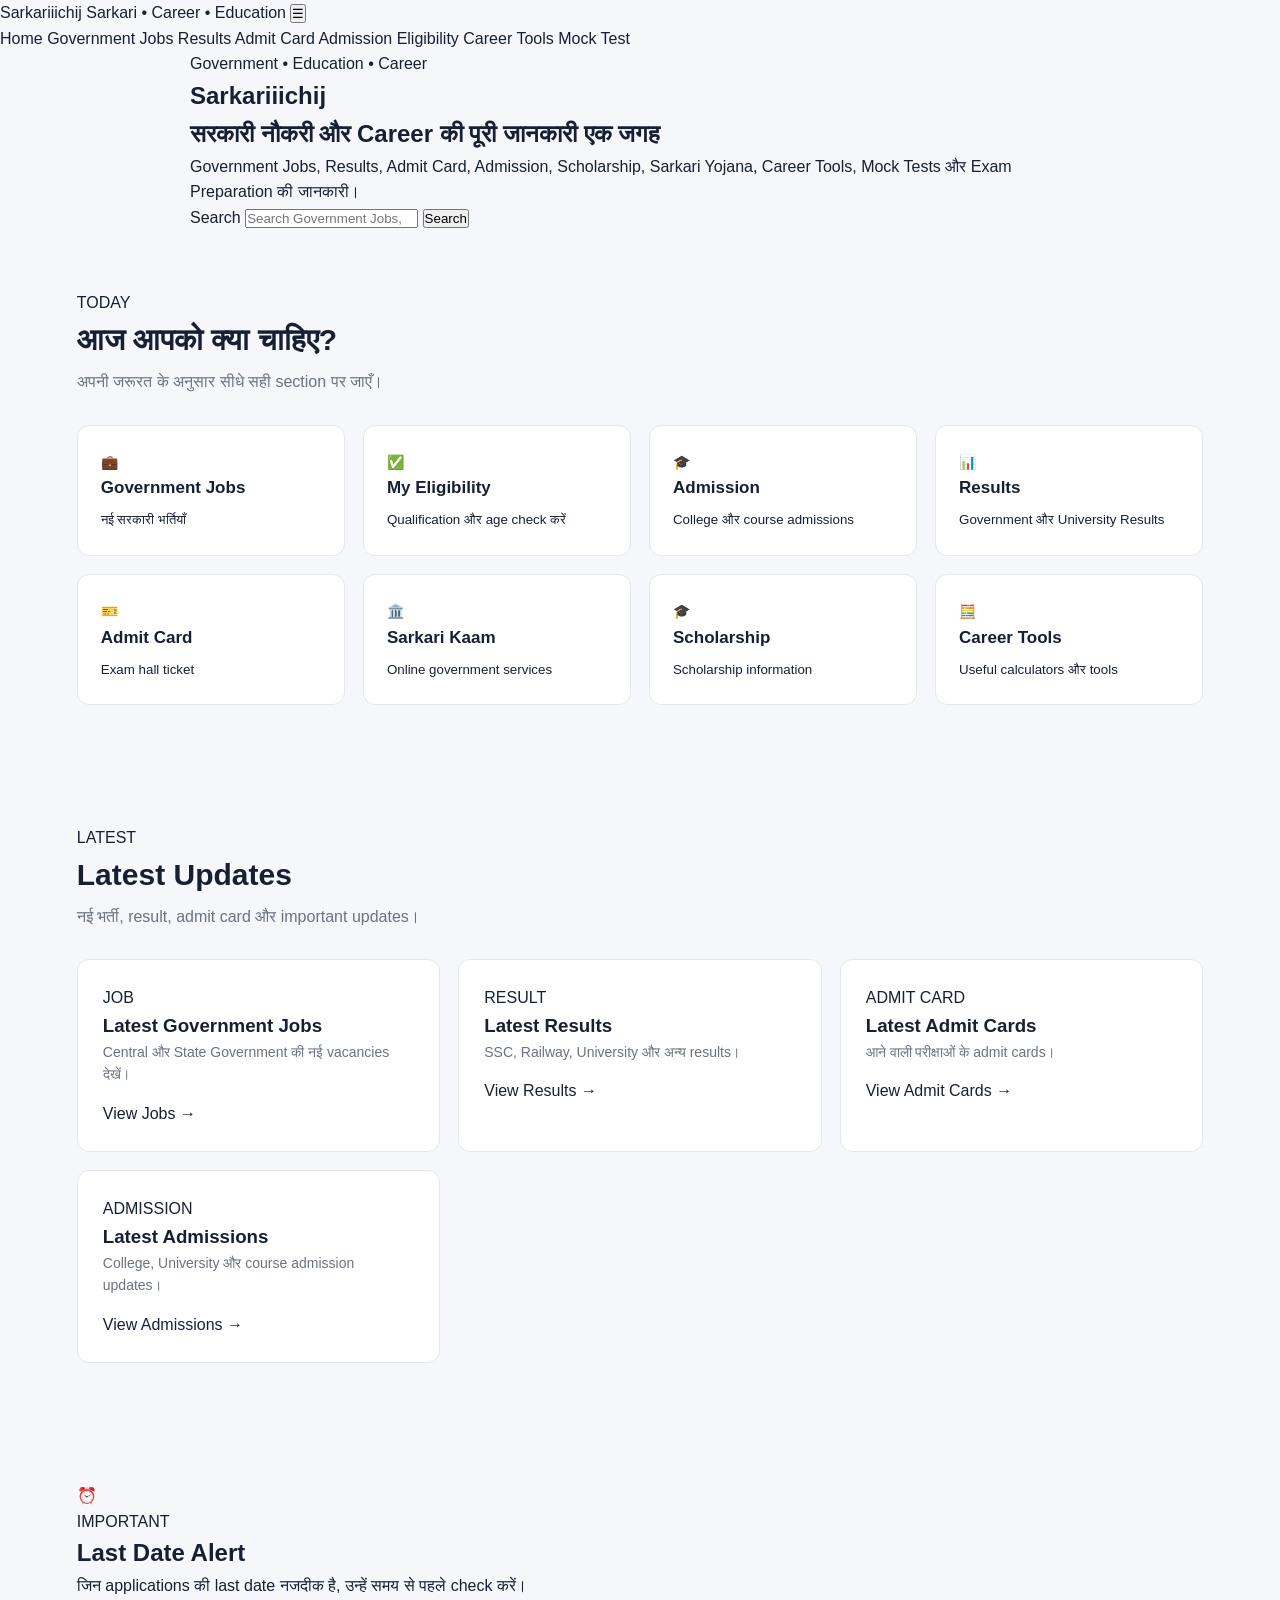
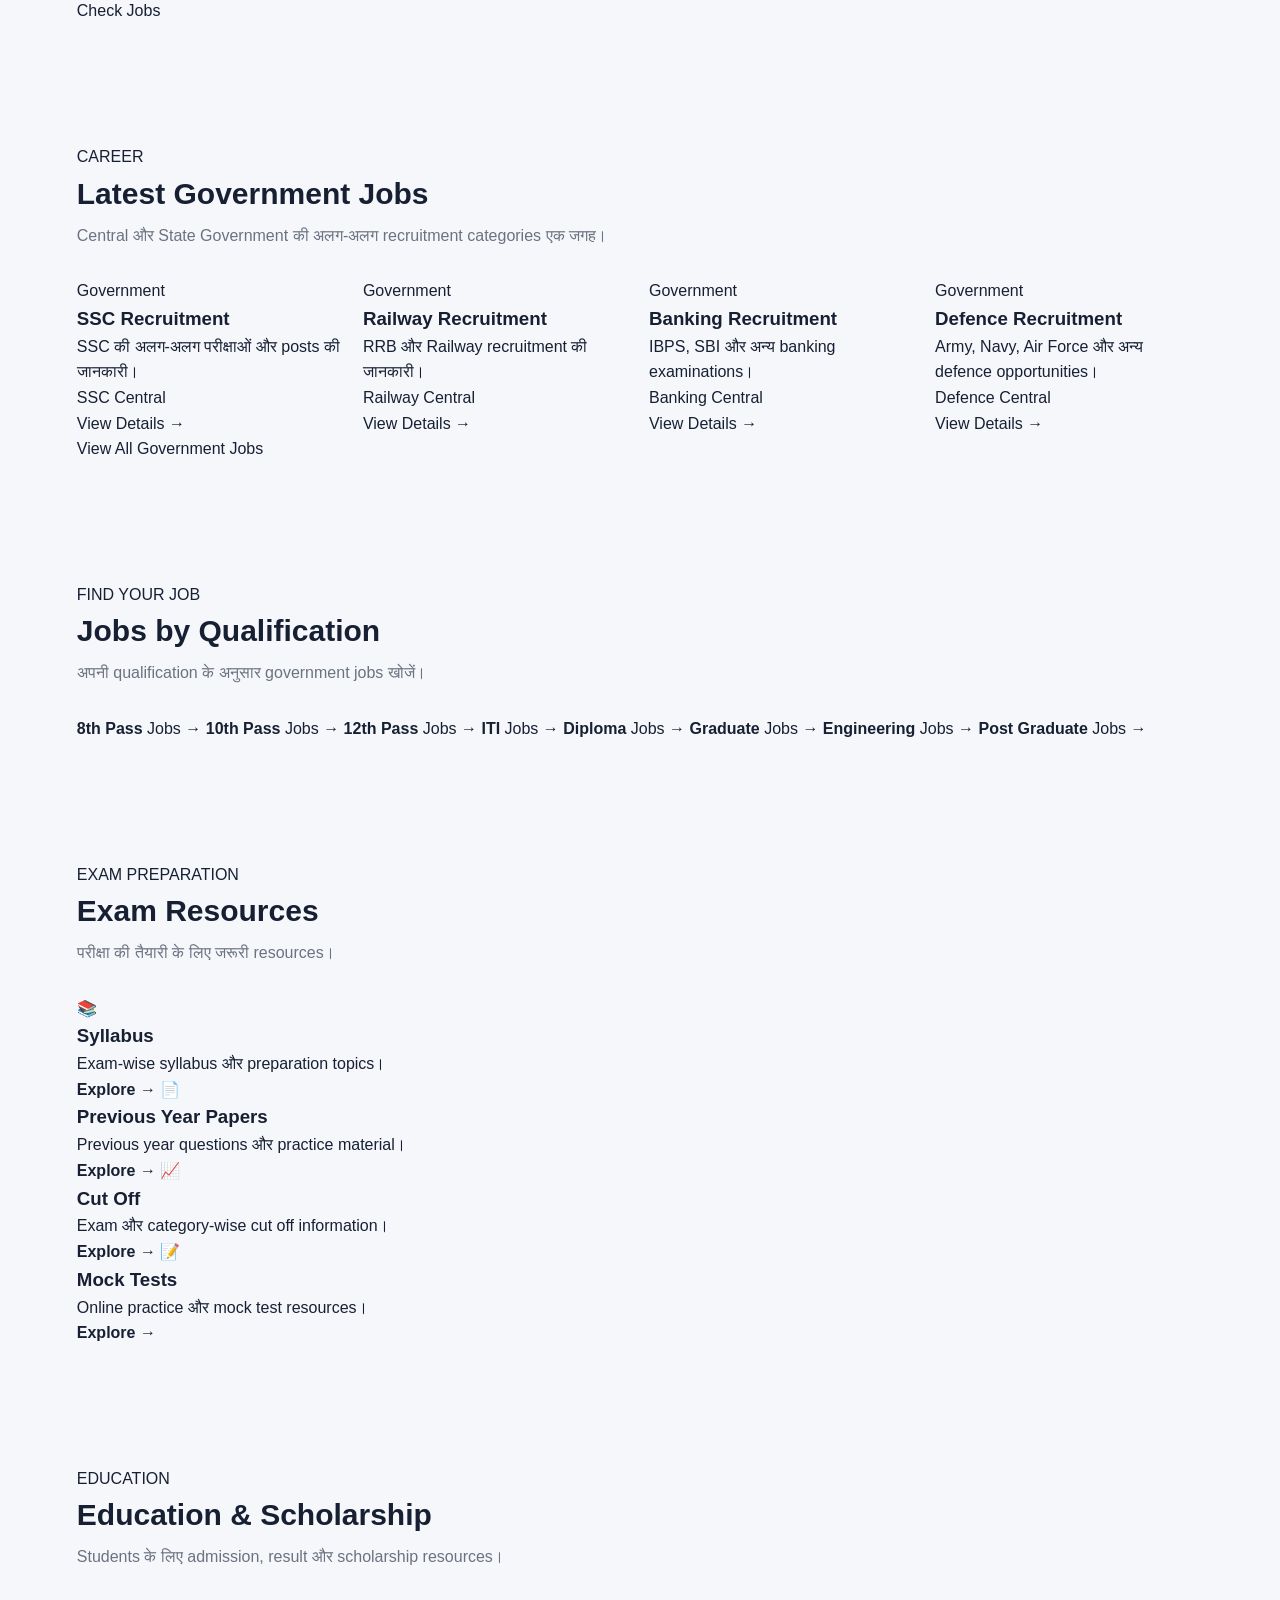
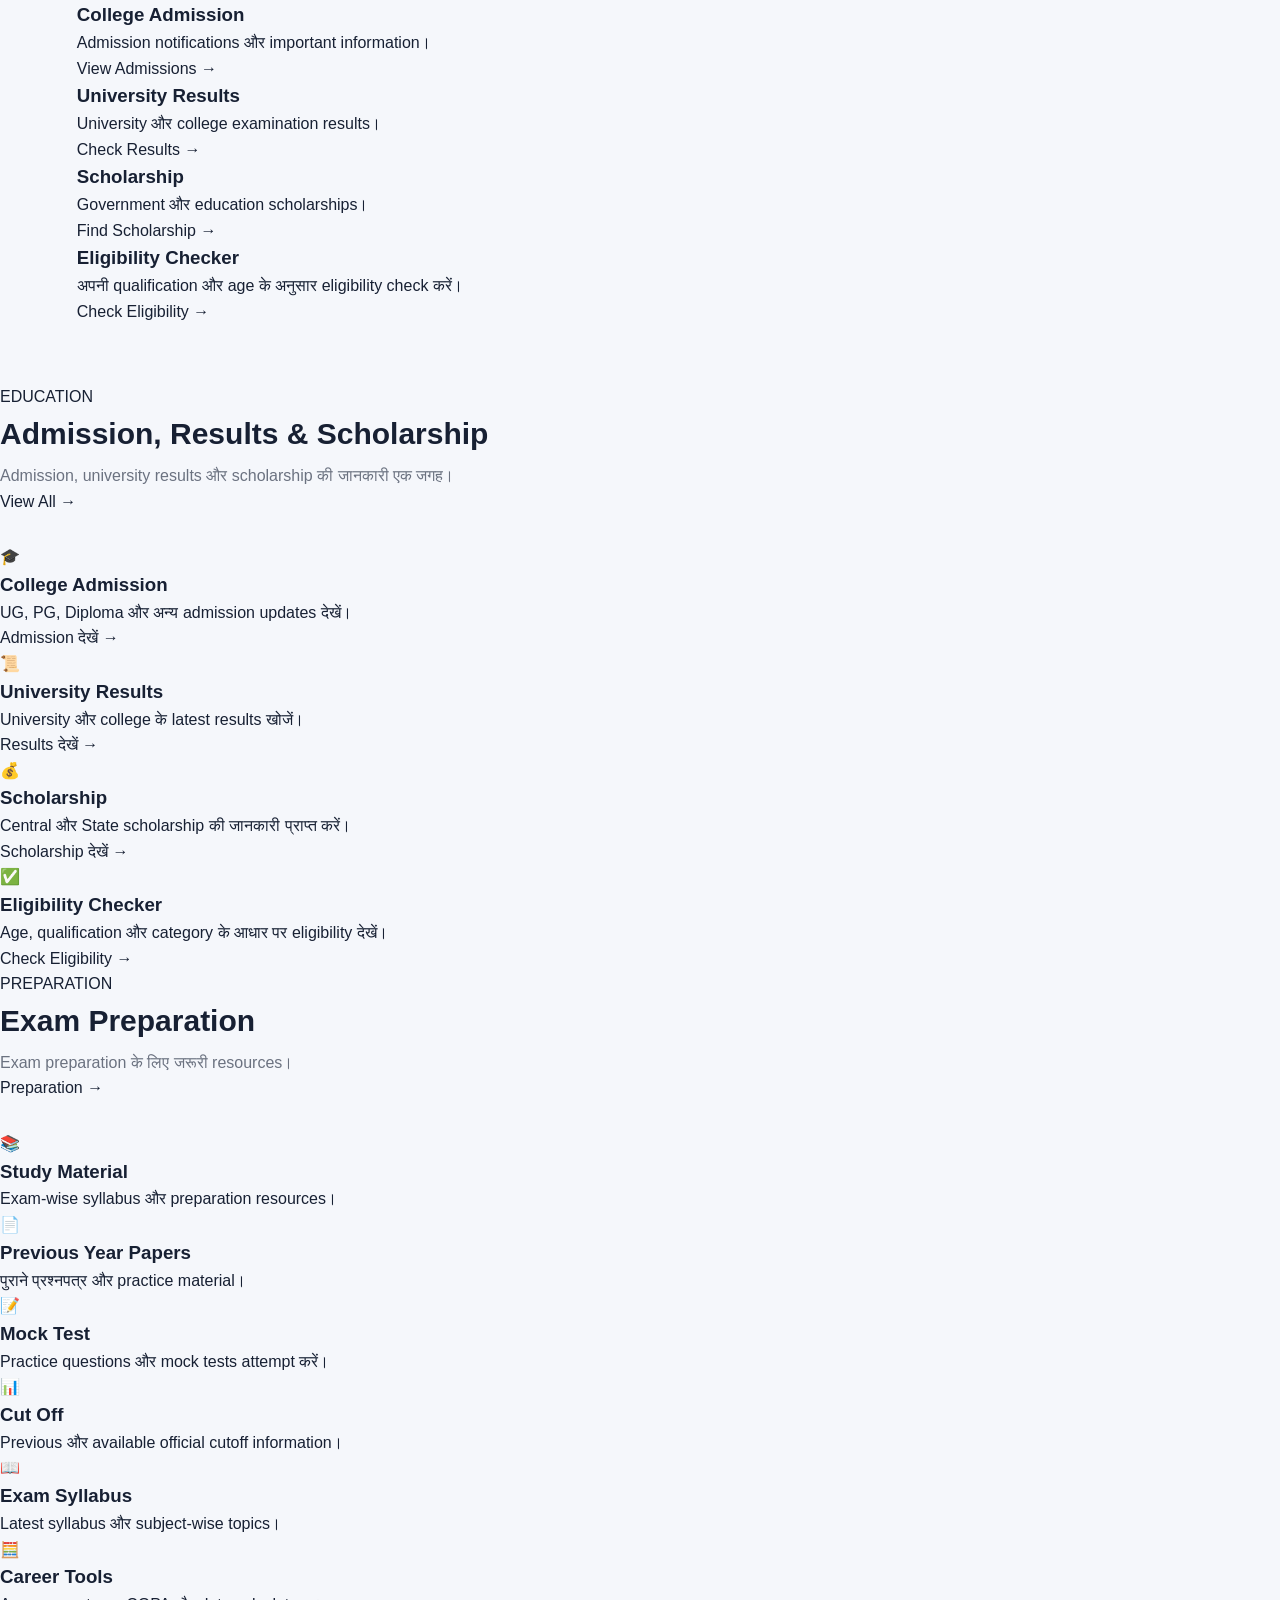
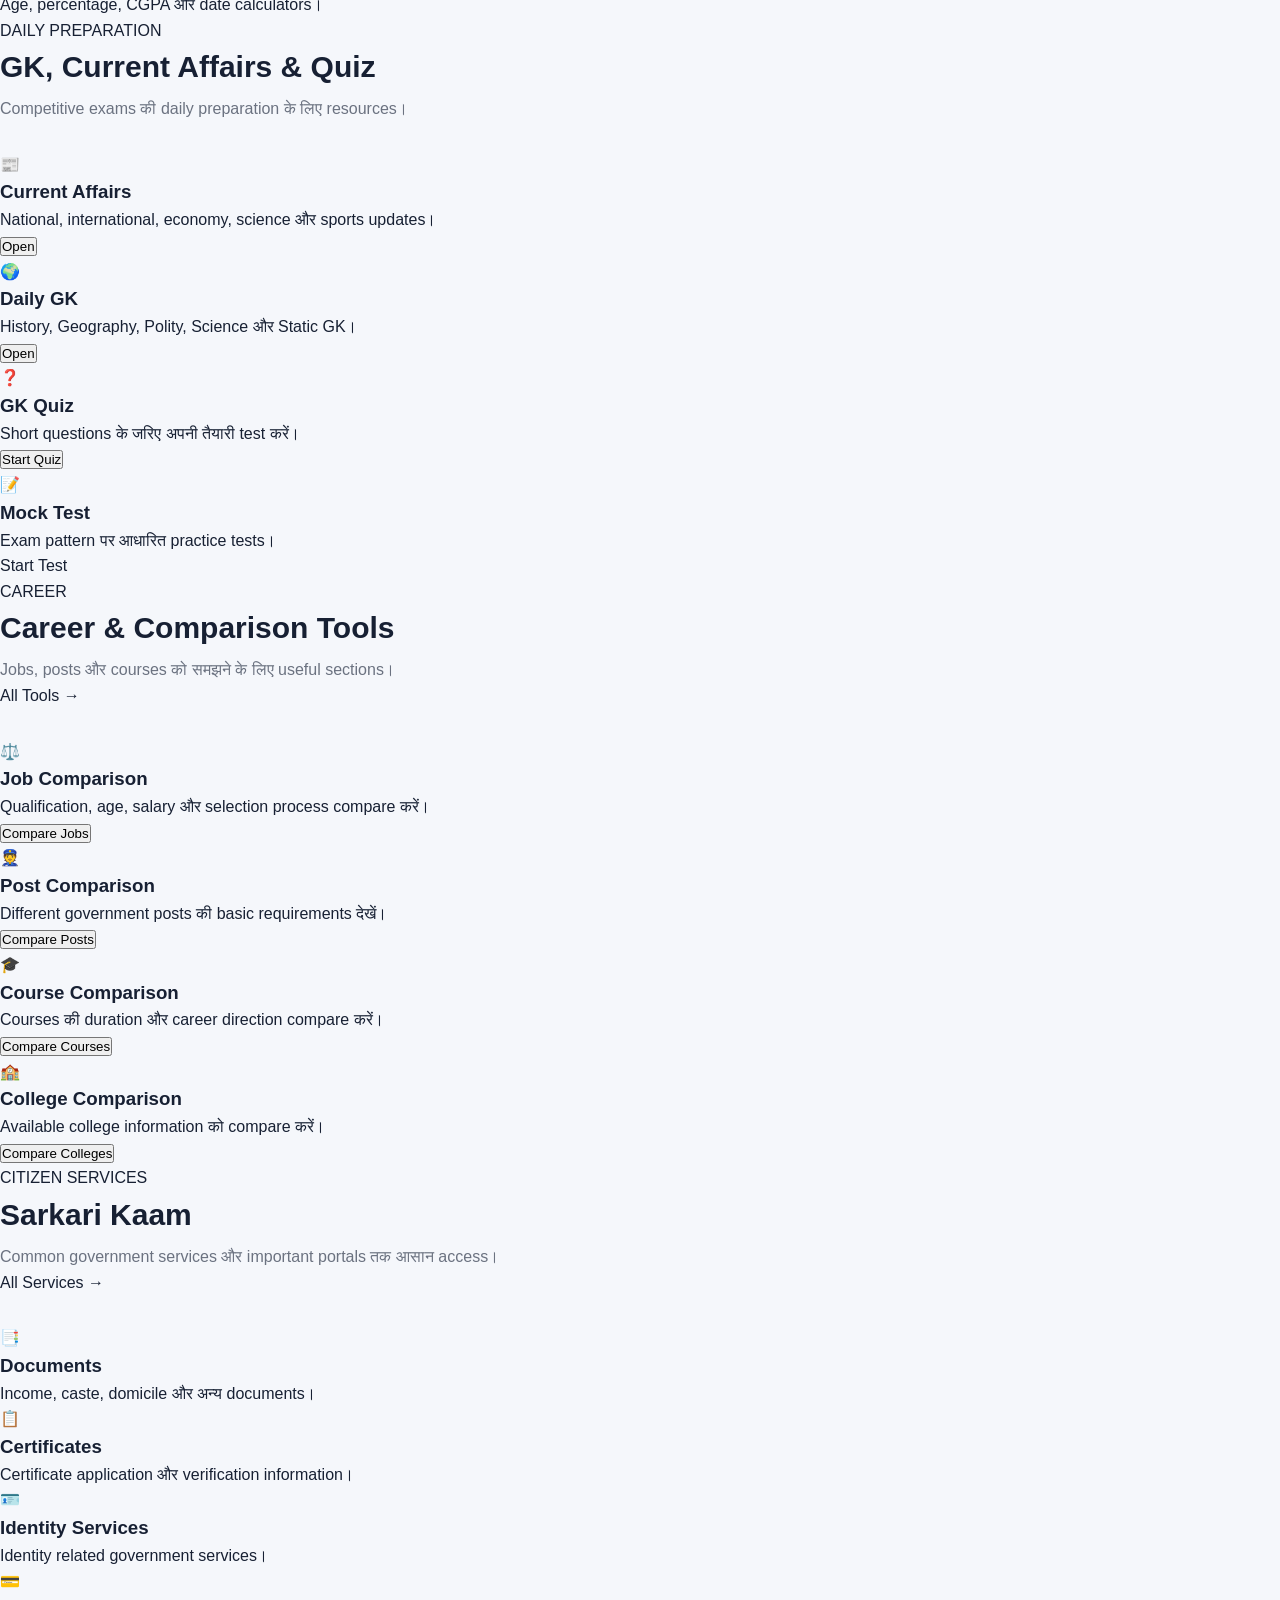
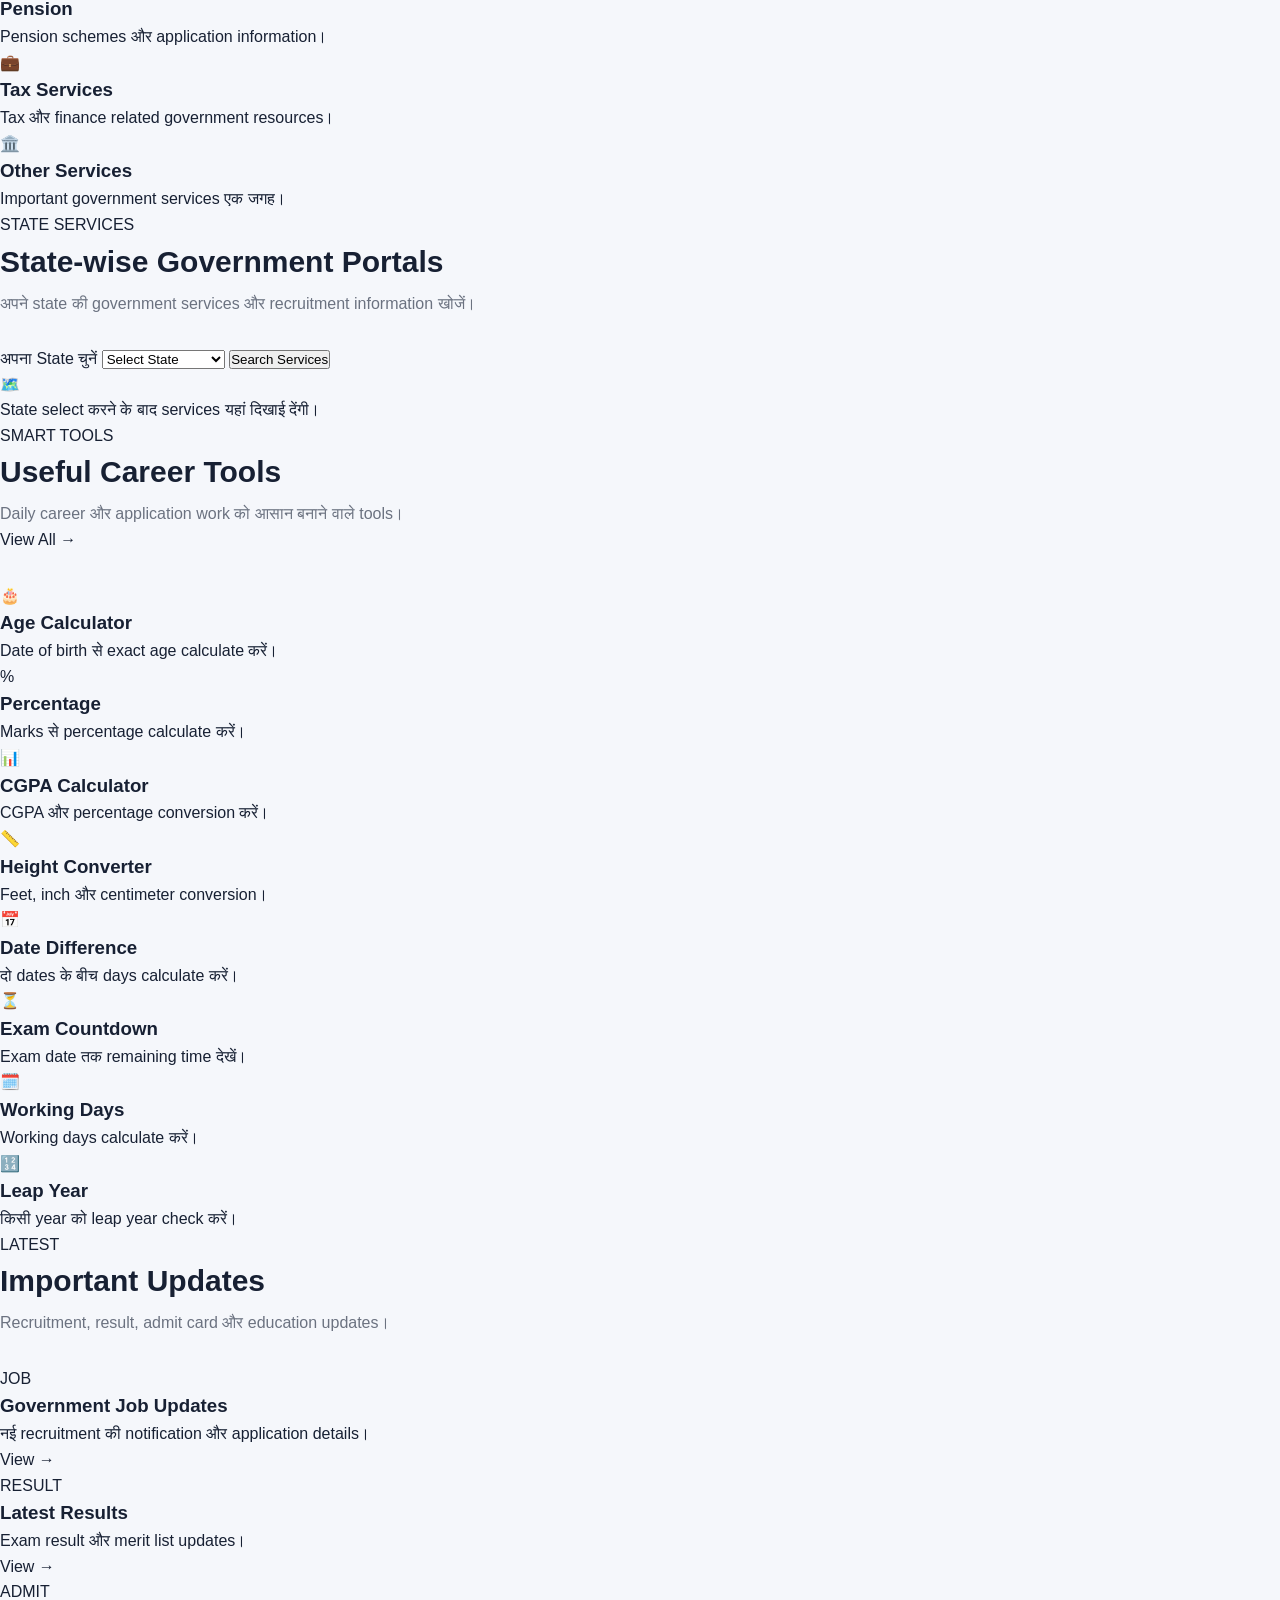
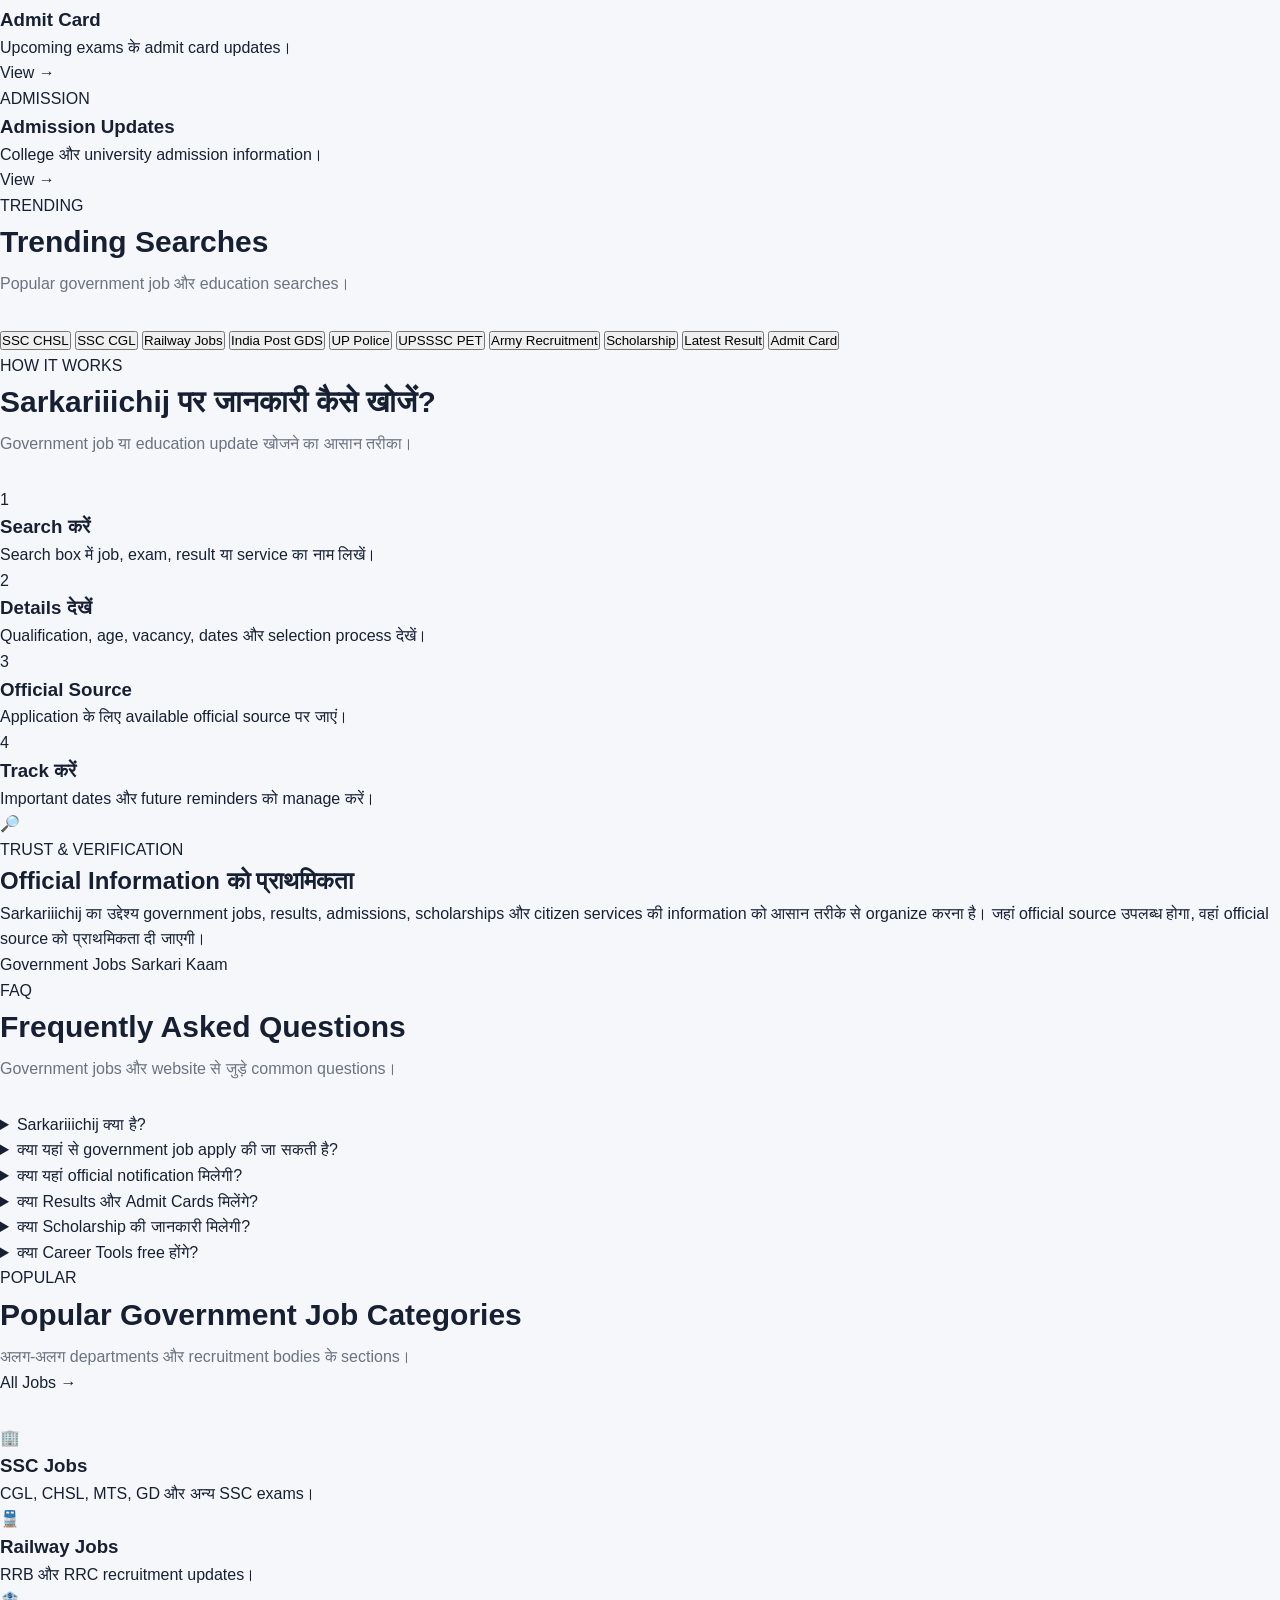
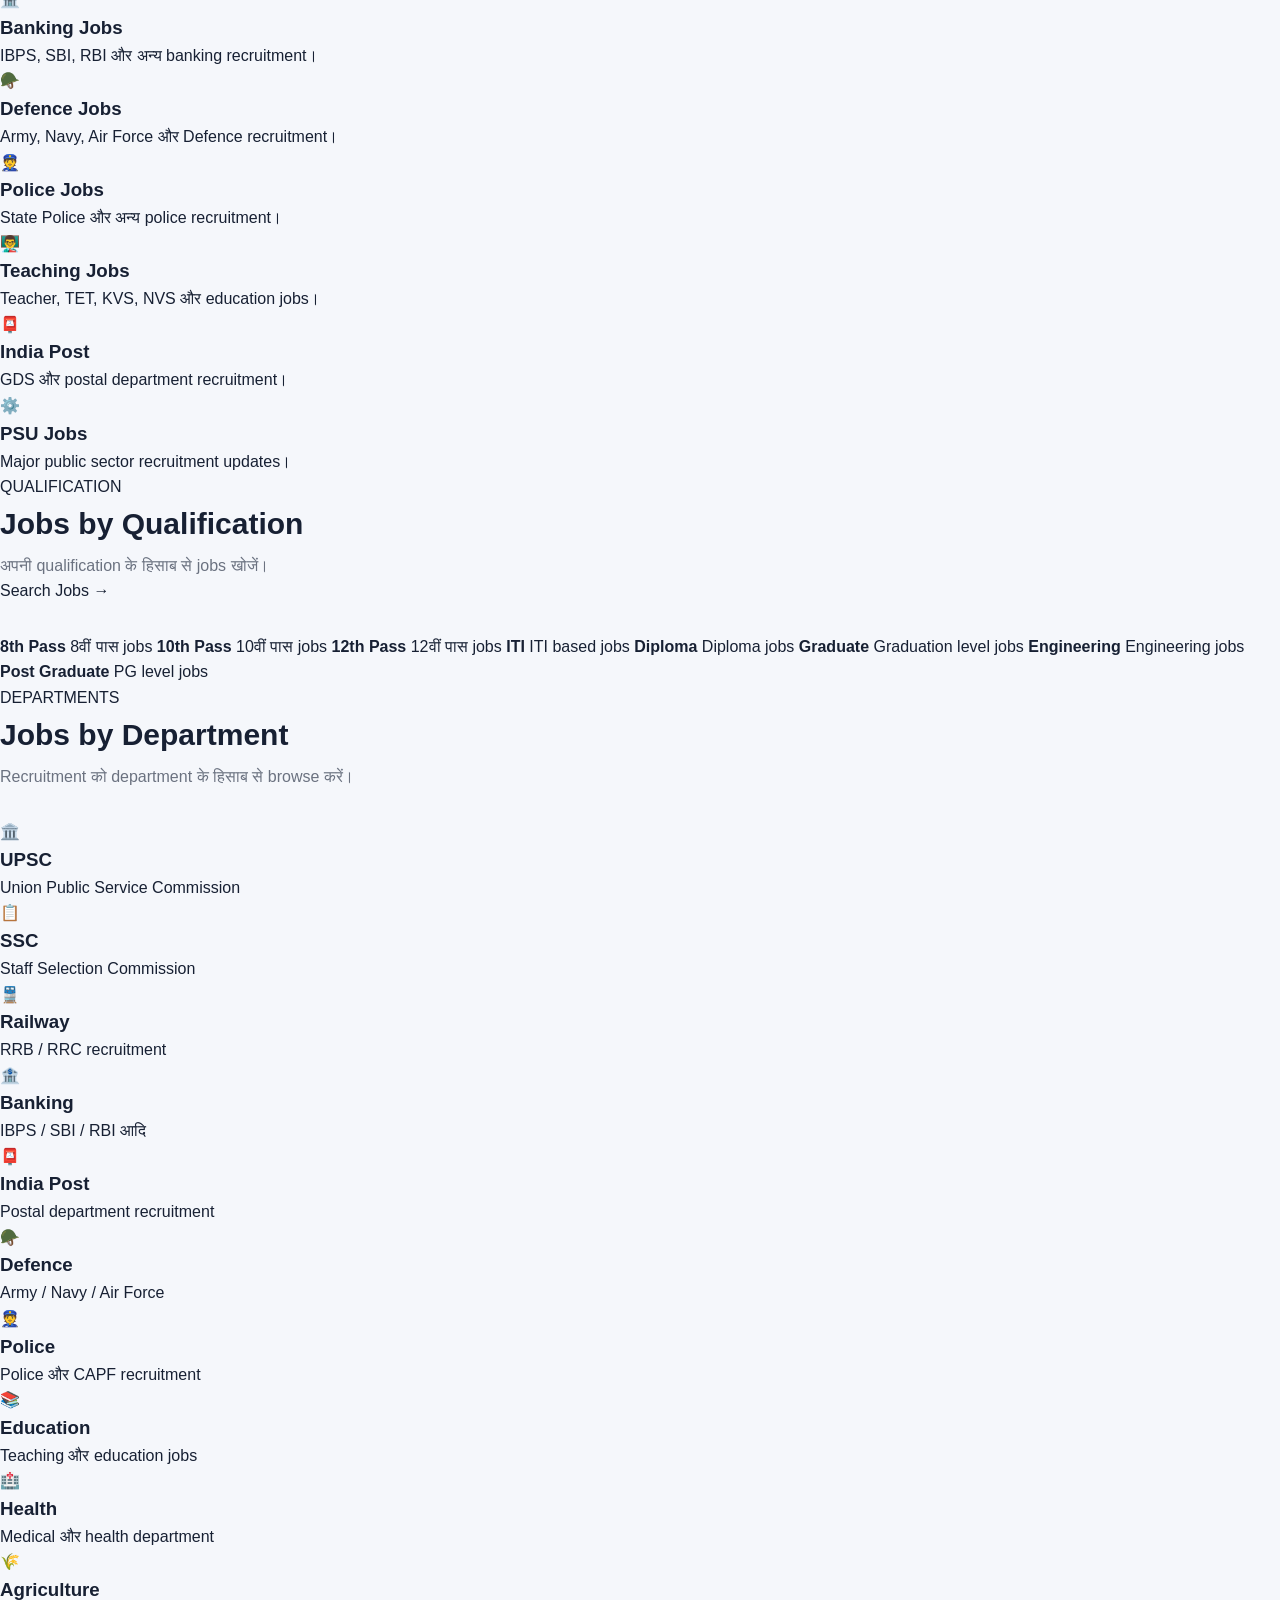
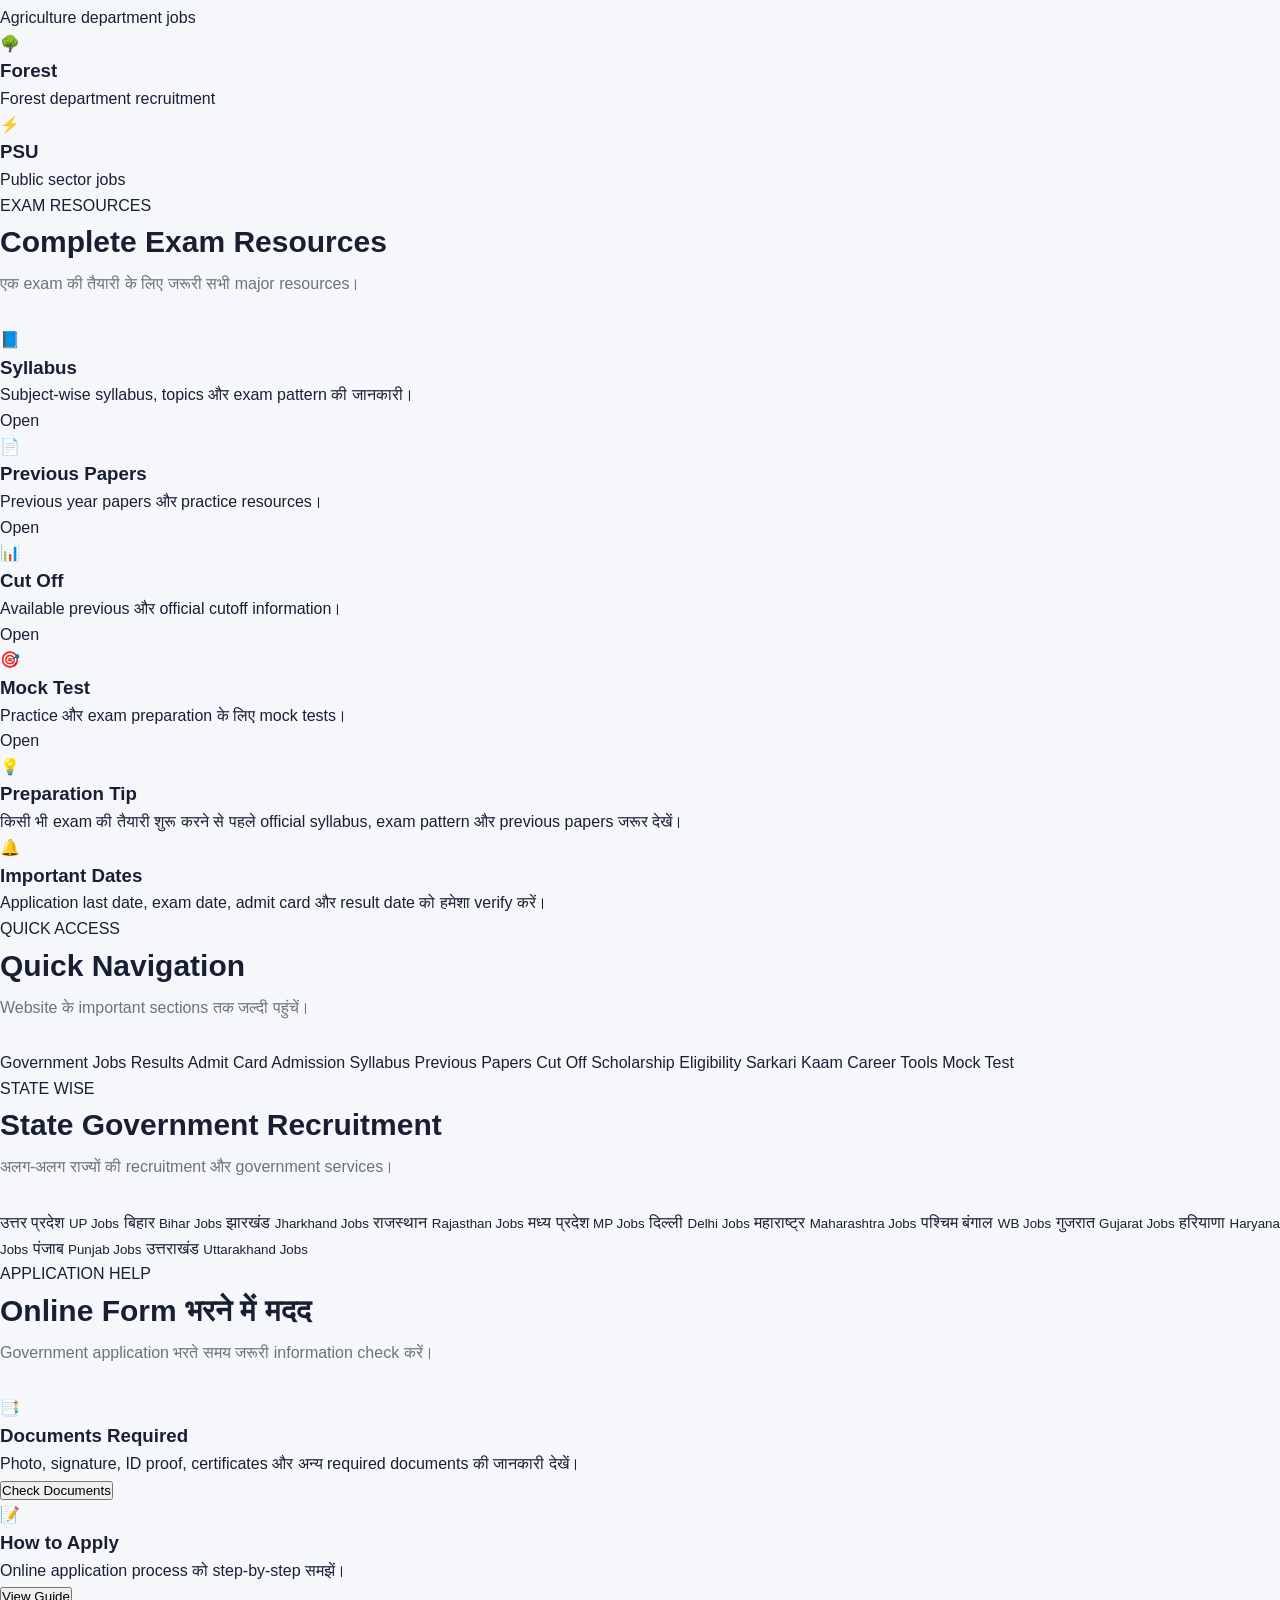
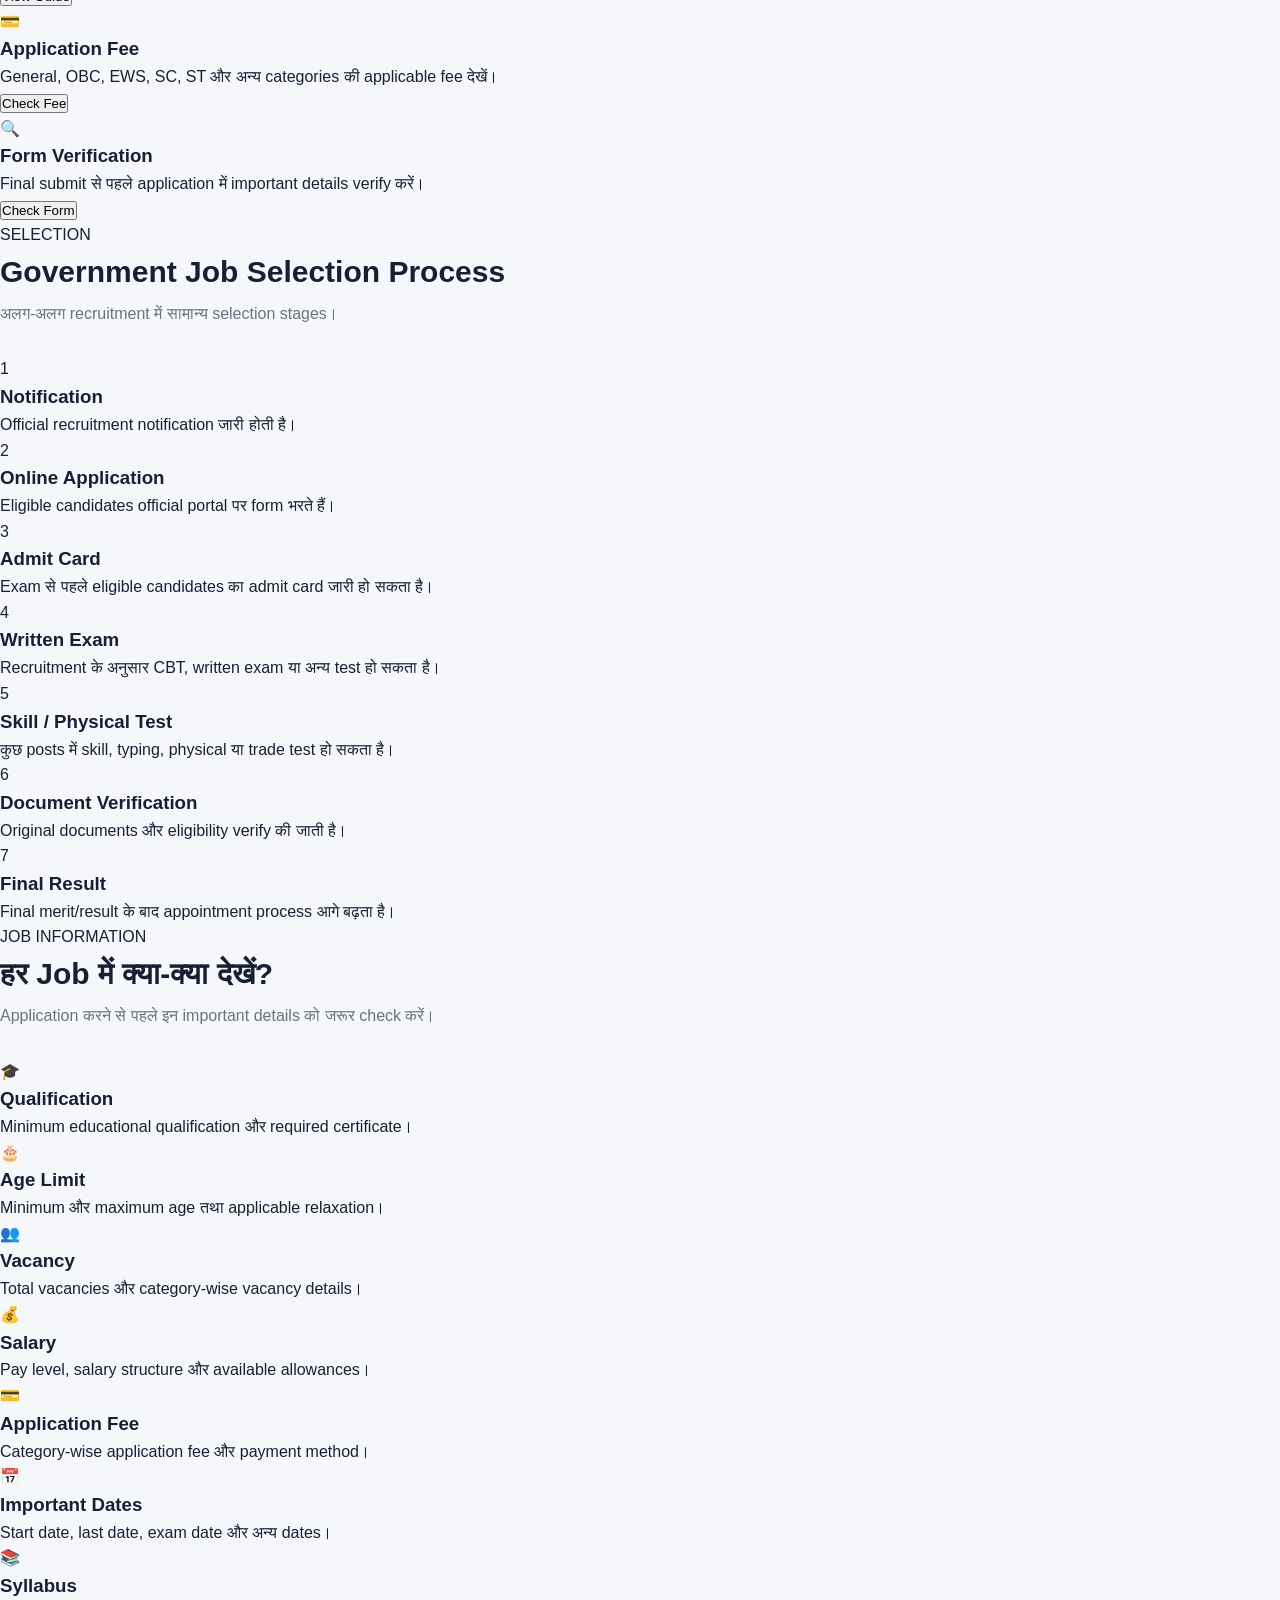
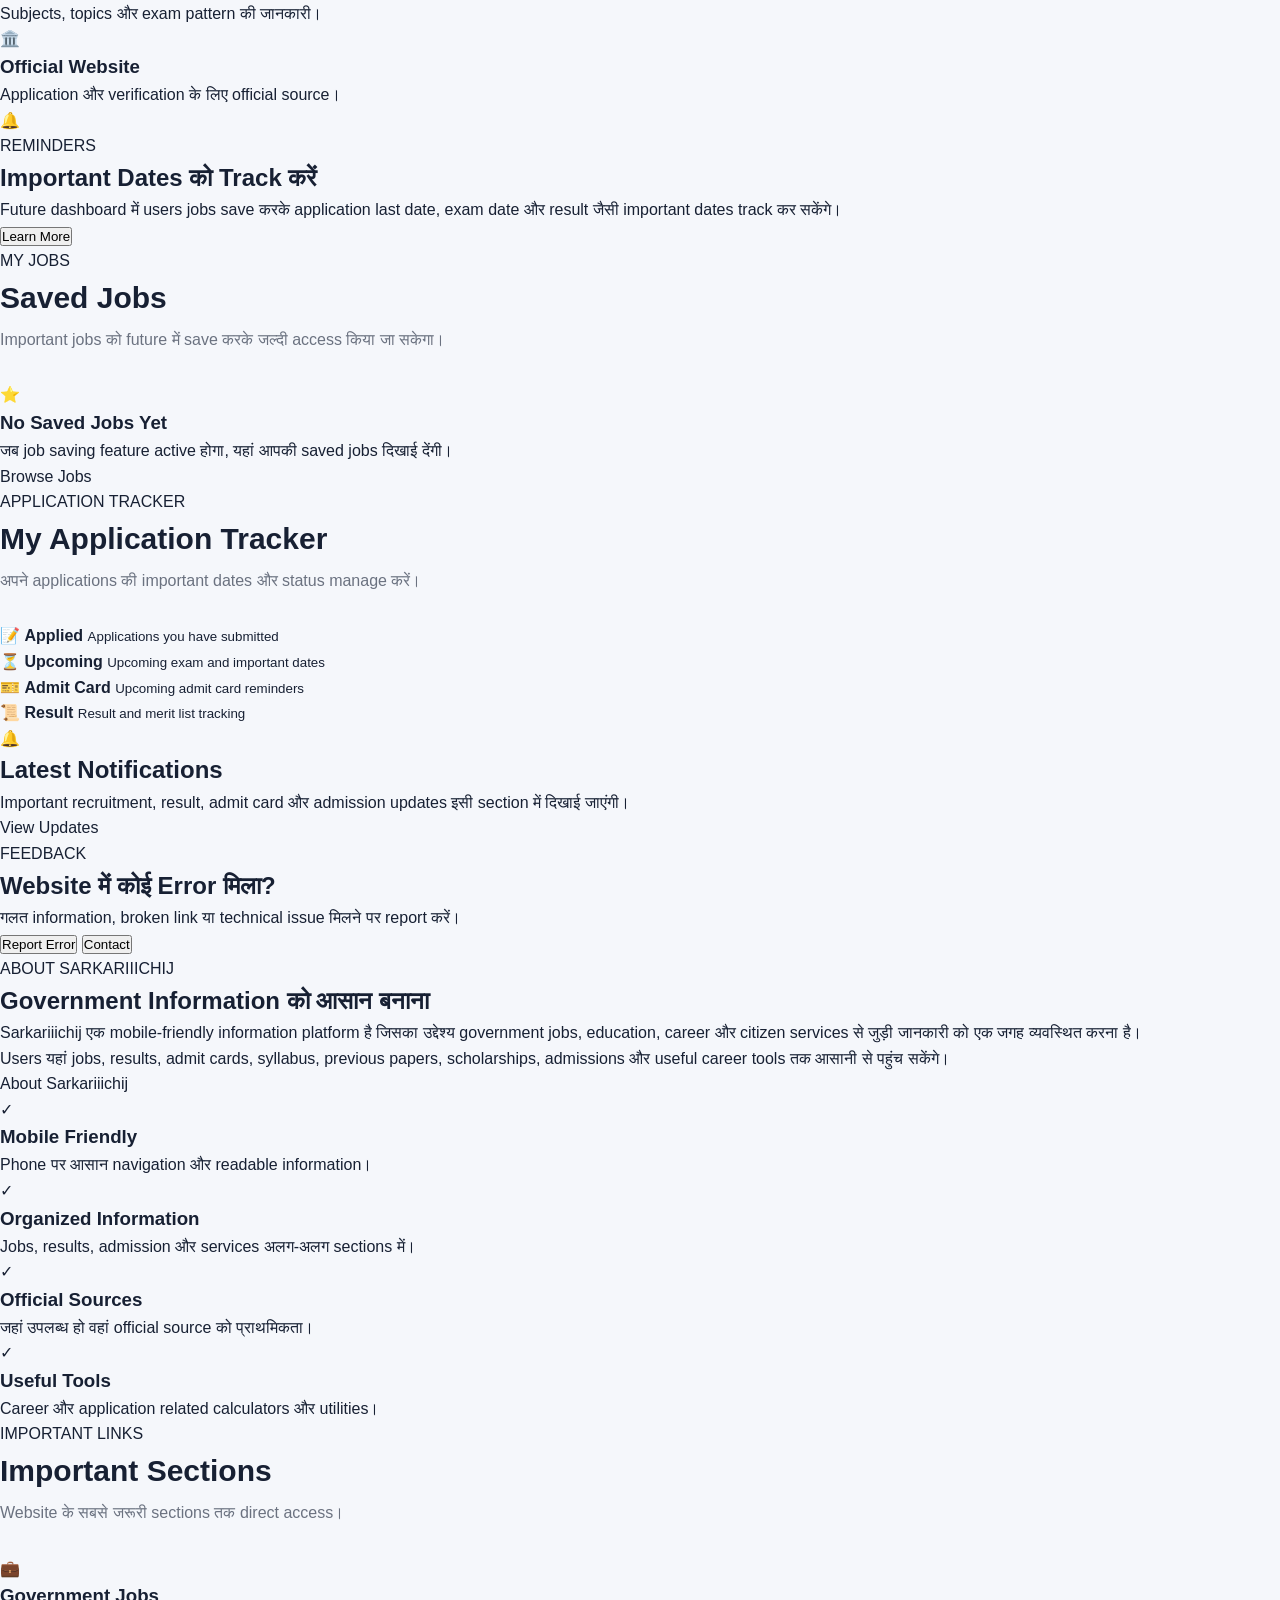
==== commit 98aefb0b: "Update index.html" ====
--- a/index.html
+++ b/index.html
@@ -1,1467 +1,4440 @@
 <!DOCTYPE html>
 <html lang="hi">
 <head>
+
   <meta charset="UTF-8">
-  <meta name="viewport" content="width=device-width, initial-scale=1.0">
-
-  <title>Sarkariiichij – Government Jobs, Results, Admit Card, Admission & More</title>
-
-  <meta name="description"
-    content="Sarkariiichij पर Government Jobs, Results, Admit Card, Syllabus, Admission, Scholarship, Sarkari Kaam और Career information एक ही जगह पाएं.">
-
-  <meta name="robots" content="index, follow">
-
-  <link rel="stylesheet" href="style.css">
+
+  <meta
+    name="viewport"
+    content="width=device-width, initial-scale=1.0"
+  >
+
+  <meta
+    name="description"
+    content="Sarkariiichij - Government Jobs, Results, Admit Card, Admission, Scholarship, Sarkari Yojana, Career Tools and Exam Preparation."
+  >
+
+  <meta
+    name="keywords"
+    content="government jobs, sarkari naukri, result, admit card, admission, scholarship, sarkari yojana, career tools, Sarkariiichij"
+  >
+
+  <meta
+    name="author"
+    content="Sarkariiichij"
+  >
+
+  <meta
+    name="robots"
+    content="index, follow"
+  >
+
+  <title>
+    Sarkariiichij - Government Jobs, Results, Admission & Career
+  </title>
+
+  <link
+    rel="stylesheet"
+    href="style.css"
+  >
+
 </head>
 
 <body>
 
   <!-- HEADER -->
-  <header class="header">
-    <div class="logo">
-      <span>Sarkariiichij</span>
-    </div>
-
-    <nav class="nav">
-      <a href="index.html">Home</a>
-      <a href="jobs.html">Jobs</a>
-      <a href="results.html">Results</a>
-      <a href="admit-card.html">Admit Card</a>
-      <a href="admission.html">Admission</a>
+
+  <header class="site-header">
+
+    <div class="header-inner">
+
+      <a
+        href="index.html"
+        class="brand"
+        aria-label="Sarkariiichij Home"
+      >
+
+        <span class="brand-main">
+          Sarkariiichij
+        </span>
+
+        <span class="brand-sub">
+          Sarkari • Career • Education
+        </span>
+
+      </a>
+
+
+      <button
+        class="menu-button"
+        id="menuButton"
+        type="button"
+        aria-label="Open Menu"
+      >
+        ☰
+      </button>
+
+
+      <nav
+        class="main-nav"
+        id="mainNav"
+        aria-label="Main Navigation"
+      >
+
+        <a href="index.html">
+          Home
+        </a>
+
+        <a href="jobs.html">
+          Government Jobs
+        </a>
+
+        <a href="results.html">
+          Results
+        </a>
+
+        <a href="admit-card.html">
+          Admit Card
+        </a>
+
+        <a href="admission.html">
+          Admission
+        </a>
+
+        <a href="eligibility.html">
+          Eligibility
+        </a>
+
+        <a href="career-tools.html">
+          Career Tools
+        </a>
+
+        <a href="mock-test.html">
+          Mock Test
+        </a>
+
+      </nav>
+
+    </div>
+
+  </header>
+
+
+  <!-- MAIN -->
+
+  <main>
+
+
+    <!-- HERO -->
+
+    <section class="hero-section">
+
+      <div class="hero-content">
+
+        <span class="hero-badge">
+          Government • Education • Career
+        </span>
+
+        <h1>
+          Sarkariiichij
+        </h1>
+
+        <h2>
+          सरकारी नौकरी और Career की पूरी जानकारी एक जगह
+        </h2>
+
+        <p>
+          Government Jobs, Results, Admit Card, Admission,
+          Scholarship, Sarkari Yojana, Career Tools,
+          Mock Tests और Exam Preparation की जानकारी।
+        </p>
+
+
+        <!-- GLOBAL SEARCH -->
+
+        <div class="global-search">
+
+          <label
+            for="globalSearch"
+            class="sr-only"
+          >
+            Search
+          </label>
+
+          <input
+            type="search"
+            id="globalSearch"
+            placeholder="Search Government Jobs, Results, Admit Card..."
+            autocomplete="off"
+          >
+
+          <button
+            type="button"
+            id="globalSearchButton"
+          >
+            Search
+          </button>
+
+        </div>
+
+
+        <div
+          id="searchResults"
+          class="search-results"
+        ></div>
+
+      </div>
+
+    </section>
+
+
+    <!-- TODAY UPDATE -->
+
+    <section class="section">
+
+      <div class="section-heading">
+
+        <span class="section-label">
+          TODAY
+        </span>
+
+        <h2>
+          आज आपको क्या चाहिए?
+        </h2>
+
+        <p>
+          अपनी जरूरत के अनुसार सीधे सही section पर जाएँ।
+        </p>
+
+      </div>
+
+
+      <div class="quick-grid">
+
+
+        <a
+          href="jobs.html"
+          class="quick-card"
+        >
+
+          <span class="quick-icon">
+            💼
+          </span>
+
+          <strong>
+            Government Jobs
+          </strong>
+
+          <small>
+            नई सरकारी भर्तियाँ
+          </small>
+
+        </a>
+
+
+        <a
+          href="eligibility.html"
+          class="quick-card"
+        >
+
+          <span class="quick-icon">
+            ✅
+          </span>
+
+          <strong>
+            My Eligibility
+          </strong>
+
+          <small>
+            Qualification और age check करें
+          </small>
+
+        </a>
+
+
+        <a
+          href="admission.html"
+          class="quick-card"
+        >
+
+          <span class="quick-icon">
+            🎓
+          </span>
+
+          <strong>
+            Admission
+          </strong>
+
+          <small>
+            College और course admissions
+          </small>
+
+        </a>
+
+
+        <a
+          href="results.html"
+          class="quick-card"
+        >
+
+          <span class="quick-icon">
+            📊
+          </span>
+
+          <strong>
+            Results
+          </strong>
+
+          <small>
+            Government और University Results
+          </small>
+
+        </a>
+
+
+        <a
+          href="admit-card.html"
+          class="quick-card"
+        >
+
+          <span class="quick-icon">
+            🎫
+          </span>
+
+          <strong>
+            Admit Card
+          </strong>
+
+          <small>
+            Exam hall ticket
+          </small>
+
+        </a>
+
+
+        <a
+          href="sarkari-kaam.html"
+          class="quick-card"
+        >
+
+          <span class="quick-icon">
+            🏛️
+          </span>
+
+          <strong>
+            Sarkari Kaam
+          </strong>
+
+          <small>
+            Online government services
+          </small>
+
+        </a>
+
+
+        <a
+          href="scholarship.html"
+          class="quick-card"
+        >
+
+          <span class="quick-icon">
+            🎓
+          </span>
+
+          <strong>
+            Scholarship
+          </strong>
+
+          <small>
+            Scholarship information
+          </small>
+
+        </a>
+
+
+        <a
+          href="career-tools.html"
+          class="quick-card"
+        >
+
+          <span class="quick-icon">
+            🧮
+          </span>
+
+          <strong>
+            Career Tools
+          </strong>
+
+          <small>
+            Useful calculators और tools
+          </small>
+
+        </a>
+
+      </div>
+
+    </section>
+
+
+    <!-- LATEST UPDATES -->
+
+    <section class="section">
+
+      <div class="section-heading">
+
+        <span class="section-label">
+          LATEST
+        </span>
+
+        <h2>
+          Latest Updates
+        </h2>
+
+        <p>
+          नई भर्ती, result, admit card और important updates।
+        </p>
+
+      </div>
+
+
+      <div class="update-grid">
+
+
+        <a
+          href="jobs.html"
+          class="update-card"
+        >
+
+          <span class="update-tag">
+            JOB
+          </span>
+
+          <h3>
+            Latest Government Jobs
+          </h3>
+
+          <p>
+            Central और State Government की नई vacancies देखें।
+          </p>
+
+          <span class="card-link">
+            View Jobs →
+          </span>
+
+        </a>
+
+
+        <a
+          href="results.html"
+          class="update-card"
+        >
+
+          <span class="update-tag">
+            RESULT
+          </span>
+
+          <h3>
+            Latest Results
+          </h3>
+
+          <p>
+            SSC, Railway, University और अन्य results।
+          </p>
+
+          <span class="card-link">
+            View Results →
+          </span>
+
+        </a>
+
+
+        <a
+          href="admit-card.html"
+          class="update-card"
+        >
+
+          <span class="update-tag">
+            ADMIT CARD
+          </span>
+
+          <h3>
+            Latest Admit Cards
+          </h3>
+
+          <p>
+            आने वाली परीक्षाओं के admit cards।
+          </p>
+
+          <span class="card-link">
+            View Admit Cards →
+          </span>
+
+        </a>
+
+
+        <a
+          href="admission.html"
+          class="update-card"
+        >
+
+          <span class="update-tag">
+            ADMISSION
+          </span>
+
+          <h3>
+            Latest Admissions
+          </h3>
+
+          <p>
+            College, University और course admission updates।
+          </p>
+
+          <span class="card-link">
+            View Admissions →
+          </span>
+
+        </a>
+
+      </div>
+
+    </section>
+
+
+    <!-- LAST DATE ALERT -->
+
+    <section class="section alert-section">
+
+      <div class="alert-box">
+
+        <div class="alert-icon">
+          ⏰
+        </div>
+
+        <div class="alert-content">
+
+          <span class="section-label">
+            IMPORTANT
+          </span>
+
+          <h2>
+            Last Date Alert
+          </h2>
+
+          <p>
+            जिन applications की last date नजदीक है,
+            उन्हें समय से पहले check करें।
+          </p>
+
+        </div>
+
+        <a
+          href="jobs.html"
+          class="primary-button"
+        >
+          Check Jobs
+        </a>
+
+      </div>
+
+    </section>
+
+
+    <!-- GOVERNMENT JOBS -->
+
+    <section class="section">
+
+      <div class="section-heading">
+
+        <span class="section-label">
+          CAREER
+        </span>
+
+        <h2>
+          Latest Government Jobs
+        </h2>
+
+        <p>
+          Central और State Government की अलग-अलग
+          recruitment categories एक जगह।
+        </p>
+
+      </div>
+
+
+      <div
+        class="job-preview-grid"
+        id="latestJobs"
+      >
+
+
+        <article class="job-preview-card">
+
+          <span class="job-status">
+            Government
+          </span>
+
+          <h3>
+            SSC Recruitment
+          </h3>
+
+          <p>
+            SSC की अलग-अलग परीक्षाओं और posts की जानकारी।
+          </p>
+
+          <div class="job-meta">
+            <span>
+              SSC
+            </span>
+
+            <span>
+              Central
+            </span>
+          </div>
+
+          <a href="jobs.html">
+            View Details →
+          </a>
+
+        </article>
+
+
+        <article class="job-preview-card">
+
+          <span class="job-status">
+            Government
+          </span>
+
+          <h3>
+            Railway Recruitment
+          </h3>
+
+          <p>
+            RRB और Railway recruitment की जानकारी।
+          </p>
+
+          <div class="job-meta">
+            <span>
+              Railway
+            </span>
+
+            <span>
+              Central
+            </span>
+          </div>
+
+          <a href="jobs.html">
+            View Details →
+          </a>
+
+        </article>
+
+
+        <article class="job-preview-card">
+
+          <span class="job-status">
+            Government
+          </span>
+
+          <h3>
+            Banking Recruitment
+          </h3>
+
+          <p>
+            IBPS, SBI और अन्य banking examinations।
+          </p>
+
+          <div class="job-meta">
+            <span>
+              Banking
+            </span>
+
+            <span>
+              Central
+            </span>
+          </div>
+
+          <a href="jobs.html">
+            View Details →
+          </a>
+
+        </article>
+
+
+        <article class="job-preview-card">
+
+          <span class="job-status">
+            Government
+          </span>
+
+          <h3>
+            Defence Recruitment
+          </h3>
+
+          <p>
+            Army, Navy, Air Force और अन्य defence opportunities।
+          </p>
+
+          <div class="job-meta">
+            <span>
+              Defence
+            </span>
+
+            <span>
+              Central
+            </span>
+          </div>
+
+          <a href="jobs.html">
+            View Details →
+          </a>
+
+        </article>
+
+      </div>
+
+
+      <div class="section-action">
+
+        <a
+          href="jobs.html"
+          class="primary-button"
+        >
+          View All Government Jobs
+        </a>
+
+      </div>
+
+    </section>
+
+
+    <!-- JOBS BY QUALIFICATION -->
+
+    <section class="section">
+
+      <div class="section-heading">
+
+        <span class="section-label">
+          FIND YOUR JOB
+        </span>
+
+        <h2>
+          Jobs by Qualification
+        </h2>
+
+        <p>
+          अपनी qualification के अनुसार government jobs खोजें।
+        </p>
+
+      </div>
+
+
+      <div class="qualification-grid">
+
+
+        <a
+          href="jobs.html?qualification=8th"
+          class="qualification-card"
+        >
+
+          <strong>
+            8th Pass
+          </strong>
+
+          <span>
+            Jobs →
+          </span>
+
+        </a>
+
+
+        <a
+          href="jobs.html?qualification=10th"
+          class="qualification-card"
+        >
+
+          <strong>
+            10th Pass
+          </strong>
+
+          <span>
+            Jobs →
+          </span>
+
+        </a>
+
+
+        <a
+          href="jobs.html?qualification=12th"
+          class="qualification-card"
+        >
+
+          <strong>
+            12th Pass
+          </strong>
+
+          <span>
+            Jobs →
+          </span>
+
+        </a>
+
+
+        <a
+          href="jobs.html?qualification=iti"
+          class="qualification-card"
+        >
+
+          <strong>
+            ITI
+          </strong>
+
+          <span>
+            Jobs →
+          </span>
+
+        </a>
+
+
+        <a
+          href="jobs.html?qualification=diploma"
+          class="qualification-card"
+        >
+
+          <strong>
+            Diploma
+          </strong>
+
+          <span>
+            Jobs →
+          </span>
+
+        </a>
+
+
+        <a
+          href="jobs.html?qualification=graduate"
+          class="qualification-card"
+        >
+
+          <strong>
+            Graduate
+          </strong>
+
+          <span>
+            Jobs →
+          </span>
+
+        </a>
+
+
+        <a
+          href="jobs.html?qualification=engineering"
+          class="qualification-card"
+        >
+
+          <strong>
+            Engineering
+          </strong>
+
+          <span>
+            Jobs →
+          </span>
+
+        </a>
+
+
+        <a
+          href="jobs.html?qualification=pg"
+          class="qualification-card"
+        >
+
+          <strong>
+            Post Graduate
+          </strong>
+
+          <span>
+            Jobs →
+          </span>
+
+        </a>
+
+      </div>
+
+    </section>
+
+
+    <!-- EXAM RESOURCES -->
+
+    <section class="section">
+
+      <div class="section-heading">
+
+        <span class="section-label">
+          EXAM PREPARATION
+        </span>
+
+        <h2>
+          Exam Resources
+        </h2>
+
+        <p>
+          परीक्षा की तैयारी के लिए जरूरी resources।
+        </p>
+
+      </div>
+
+
+      <div class="resource-grid">
+
+
+        <a
+          href="syllabus.html"
+          class="resource-card"
+        >
+
+          <span>
+            📚
+          </span>
+
+          <h3>
+            Syllabus
+          </h3>
+
+          <p>
+            Exam-wise syllabus और preparation topics।
+          </p>
+
+          <strong>
+            Explore →
+          </strong>
+
+        </a>
+
+
+        <a
+          href="papers.html"
+          class="resource-card"
+        >
+
+          <span>
+            📄
+          </span>
+
+          <h3>
+            Previous Year Papers
+          </h3>
+
+          <p>
+            Previous year questions और practice material।
+          </p>
+
+          <strong>
+            Explore →
+          </strong>
+
+        </a>
+
+
+        <a
+          href="cutoff.html"
+          class="resource-card"
+        >
+
+          <span>
+            📈
+          </span>
+
+          <h3>
+            Cut Off
+          </h3>
+
+          <p>
+            Exam और category-wise cut off information।
+          </p>
+
+          <strong>
+            Explore →
+          </strong>
+
+        </a>
+
+
+        <a
+          href="mock-test.html"
+          class="resource-card"
+        >
+
+          <span>
+            📝
+          </span>
+
+          <h3>
+            Mock Tests
+          </h3>
+
+          <p>
+            Online practice और mock test resources।
+          </p>
+
+          <strong>
+            Explore →
+          </strong>
+
+        </a>
+
+      </div>
+
+    </section>
+
+
+    <!-- EDUCATION -->
+
+    <section class="section">
+
+      <div class="section-heading">
+
+        <span class="section-label">
+          EDUCATION
+        </span>
+
+        <h2>
+          Education & Scholarship
+        </h2>
+
+        <p>
+          Students के लिए admission, result और scholarship resources।
+        </p>
+
+      </div>
+
+
+      <div class="education-grid">
+
+
+        <a
+          href="admission.html"
+          class="education-card"
+        >
+
+          <h3>
+            College Admission
+          </h3>
+
+          <p>
+            Admission notifications और important information।
+          </p>
+
+          <span>
+            View Admissions →
+          </span>
+
+        </a>
+
+
+        <a
+          href="results.html"
+          class="education-card"
+        >
+
+          <h3>
+            University Results
+          </h3>
+
+          <p>
+            University और college examination results।
+          </p>
+
+          <span>
+            Check Results →
+          </span>
+
+        </a>
+
+
+        <a
+          href="scholarship.html"
+          class="education-card"
+        >
+
+          <h3>
+            Scholarship
+          </h3>
+
+          <p>
+            Government और education scholarships।
+          </p>
+
+          <span>
+            Find Scholarship →
+          </span>
+
+        </a>
+
+
+        <a
+          href="eligibility.html"
+          class="education-card"
+        >
+
+          <h3>
+            Eligibility Checker
+          </h3>
+
+          <p>
+            अपनी qualification और age के अनुसार eligibility check करें।
+          </p>
+
+          <span>
+            Check Eligibility →
+          </span>
+
+        </a>
+
+      </div>
+
+    </section>
+    <section class="portal-section education-section" id="education-section">
+    <div class="section-heading">
+        <div>
+            <span class="section-kicker">EDUCATION</span>
+            <h2>Admission, Results & Scholarship</h2>
+            <p>Admission, university results और scholarship की जानकारी एक जगह।</p>
+        </div>
+        <a href="admission.html" class="section-link">View All →</a>
+    </div>
+
+    <div class="feature-grid">
+        <a href="admission.html" class="feature-card">
+            <div class="feature-icon">🎓</div>
+            <h3>College Admission</h3>
+            <p>UG, PG, Diploma और अन्य admission updates देखें।</p>
+            <span>Admission देखें →</span>
+        </a>
+
+        <a href="results.html" class="feature-card">
+            <div class="feature-icon">📜</div>
+            <h3>University Results</h3>
+            <p>University और college के latest results खोजें।</p>
+            <span>Results देखें →</span>
+        </a>
+
+        <a href="scholarship.html" class="feature-card">
+            <div class="feature-icon">💰</div>
+            <h3>Scholarship</h3>
+            <p>Central और State scholarship की जानकारी प्राप्त करें।</p>
+            <span>Scholarship देखें →</span>
+        </a>
+
+        <a href="eligibility.html" class="feature-card">
+            <div class="feature-icon">✅</div>
+            <h3>Eligibility Checker</h3>
+            <p>Age, qualification और category के आधार पर eligibility देखें।</p>
+            <span>Check Eligibility →</span>
+        </a>
+    </div>
+</section>
+
+<section class="portal-section preparation-section" id="preparation-section">
+    <div class="section-heading">
+        <div>
+            <span class="section-kicker">PREPARATION</span>
+            <h2>Exam Preparation</h2>
+            <p>Exam preparation के लिए जरूरी resources।</p>
+        </div>
+        <a href="mock-test.html" class="section-link">Preparation →</a>
+    </div>
+
+    <div class="resource-grid">
+        <a href="syllabus.html" class="resource-card">
+            <div class="resource-icon">📚</div>
+            <div>
+                <h3>Study Material</h3>
+                <p>Exam-wise syllabus और preparation resources।</p>
+            </div>
+        </a>
+
+        <a href="papers.html" class="resource-card">
+            <div class="resource-icon">📄</div>
+            <div>
+                <h3>Previous Year Papers</h3>
+                <p>पुराने प्रश्नपत्र और practice material।</p>
+            </div>
+        </a>
+
+        <a href="mock-test.html" class="resource-card">
+            <div class="resource-icon">📝</div>
+            <div>
+                <h3>Mock Test</h3>
+                <p>Practice questions और mock tests attempt करें।</p>
+            </div>
+        </a>
+
+        <a href="cutoff.html" class="resource-card">
+            <div class="resource-icon">📊</div>
+            <div>
+                <h3>Cut Off</h3>
+                <p>Previous और available official cutoff information।</p>
+            </div>
+        </a>
+
+        <a href="syllabus.html" class="resource-card">
+            <div class="resource-icon">📖</div>
+            <div>
+                <h3>Exam Syllabus</h3>
+                <p>Latest syllabus और subject-wise topics।</p>
+            </div>
+        </a>
+
+        <a href="career-tools.html" class="resource-card">
+            <div class="resource-icon">🧮</div>
+            <div>
+                <h3>Career Tools</h3>
+                <p>Age, percentage, CGPA और date calculators।</p>
+            </div>
+        </a>
+    </div>
+</section>
+
+<section class="portal-section daily-section" id="daily-section">
+    <div class="section-heading">
+        <div>
+            <span class="section-kicker">DAILY PREPARATION</span>
+            <h2>GK, Current Affairs & Quiz</h2>
+            <p>Competitive exams की daily preparation के लिए resources।</p>
+        </div>
+    </div>
+
+    <div class="daily-grid">
+        <article class="daily-card">
+            <div class="daily-icon">📰</div>
+            <h3>Current Affairs</h3>
+            <p>National, international, economy, science और sports updates।</p>
+            <button type="button" class="outline-button" data-action="current-affairs">
+                Open
+            </button>
+        </article>
+
+        <article class="daily-card">
+            <div class="daily-icon">🌍</div>
+            <h3>Daily GK</h3>
+            <p>History, Geography, Polity, Science और Static GK।</p>
+            <button type="button" class="outline-button" data-action="gk">
+                Open
+            </button>
+        </article>
+
+        <article class="daily-card">
+            <div class="daily-icon">❓</div>
+            <h3>GK Quiz</h3>
+            <p>Short questions के जरिए अपनी तैयारी test करें।</p>
+            <button type="button" class="outline-button" data-action="quiz">
+                Start Quiz
+            </button>
+        </article>
+
+        <article class="daily-card">
+            <div class="daily-icon">📝</div>
+            <h3>Mock Test</h3>
+            <p>Exam pattern पर आधारित practice tests।</p>
+            <a href="mock-test.html" class="outline-button">
+                Start Test
+            </a>
+        </article>
+    </div>
+</section>
+
+<section class="portal-section career-section" id="career-section">
+    <div class="section-heading">
+        <div>
+            <span class="section-kicker">CAREER</span>
+            <h2>Career & Comparison Tools</h2>
+            <p>Jobs, posts और courses को समझने के लिए useful sections।</p>
+        </div>
+        <a href="career-tools.html" class="section-link">All Tools →</a>
+    </div>
+
+    <div class="comparison-grid">
+        <div class="comparison-card">
+            <span class="comparison-icon">⚖️</span>
+            <h3>Job Comparison</h3>
+            <p>Qualification, age, salary और selection process compare करें।</p>
+            <button type="button" data-action="job-comparison">
+                Compare Jobs
+            </button>
+        </div>
+
+        <div class="comparison-card">
+            <span class="comparison-icon">👮</span>
+            <h3>Post Comparison</h3>
+            <p>Different government posts की basic requirements देखें।</p>
+            <button type="button" data-action="post-comparison">
+                Compare Posts
+            </button>
+        </div>
+
+        <div class="comparison-card">
+            <span class="comparison-icon">🎓</span>
+            <h3>Course Comparison</h3>
+            <p>Courses की duration और career direction compare करें।</p>
+            <button type="button" data-action="course-comparison">
+                Compare Courses
+            </button>
+        </div>
+
+        <div class="comparison-card">
+            <span class="comparison-icon">🏫</span>
+            <h3>College Comparison</h3>
+            <p>Available college information को compare करें।</p>
+            <button type="button" data-action="college-comparison">
+                Compare Colleges
+            </button>
+        </div>
+    </div>
+</section>
+
+<section class="portal-section citizen-section" id="citizen-section">
+    <div class="section-heading">
+        <div>
+            <span class="section-kicker">CITIZEN SERVICES</span>
+            <h2>Sarkari Kaam</h2>
+            <p>Common government services और important portals तक आसान access।</p>
+        </div>
+        <a href="sarkari-kaam.html" class="section-link">All Services →</a>
+    </div>
+
+    <div class="service-grid">
+        <a href="sarkari-kaam.html#documents" class="service-card">
+            <span>📑</span>
+            <h3>Documents</h3>
+            <p>Income, caste, domicile और अन्य documents।</p>
+        </a>
+
+        <a href="sarkari-kaam.html#certificate" class="service-card">
+            <span>📋</span>
+            <h3>Certificates</h3>
+            <p>Certificate application और verification information।</p>
+        </a>
+
+        <a href="sarkari-kaam.html#identity" class="service-card">
+            <span>🪪</span>
+            <h3>Identity Services</h3>
+            <p>Identity related government services।</p>
+        </a>
+
+        <a href="sarkari-kaam.html#pension" class="service-card">
+            <span>💳</span>
+            <h3>Pension</h3>
+            <p>Pension schemes और application information।</p>
+        </a>
+
+        <a href="sarkari-kaam.html#tax" class="service-card">
+            <span>💼</span>
+            <h3>Tax Services</h3>
+            <p>Tax और finance related government resources।</p>
+        </a>
+
+        <a href="sarkari-kaam.html#other" class="service-card">
+            <span>🏛️</span>
+            <h3>Other Services</h3>
+            <p>Important government services एक जगह।</p>
+        </a>
+    </div>
+</section>
+
+<section class="portal-section state-section" id="state-section">
+    <div class="section-heading">
+        <div>
+            <span class="section-kicker">STATE SERVICES</span>
+            <h2>State-wise Government Portals</h2>
+            <p>अपने state की government services और recruitment information खोजें।</p>
+        </div>
+    </div>
+
+    <div class="state-selector">
+        <label for="stateSelect">अपना State चुनें</label>
+
+        <select id="stateSelect">
+            <option value="">Select State</option>
+            <option value="uttar-pradesh">Uttar Pradesh</option>
+            <option value="bihar">Bihar</option>
+            <option value="jharkhand">Jharkhand</option>
+            <option value="madhya-pradesh">Madhya Pradesh</option>
+            <option value="rajasthan">Rajasthan</option>
+            <option value="delhi">Delhi</option>
+            <option value="maharashtra">Maharashtra</option>
+            <option value="west-bengal">West Bengal</option>
+            <option value="gujarat">Gujarat</option>
+            <option value="haryana">Haryana</option>
+            <option value="punjab">Punjab</option>
+            <option value="uttarakhand">Uttarakhand</option>
+            <option value="chhattisgarh">Chhattisgarh</option>
+            <option value="odisha">Odisha</option>
+        </select>
+
+        <button type="button" id="stateSearchButton" class="primary-button">
+            Search Services
+        </button>
+    </div>
+
+    <div id="stateResults" class="state-results">
+        <div class="empty-state">
+            <span>🗺️</span>
+            <p>State select करने के बाद services यहां दिखाई देंगी।</p>
+        </div>
+    </div>
+</section>
+
+<section class="portal-section tools-section" id="tools-section">
+    <div class="section-heading">
+        <div>
+            <span class="section-kicker">SMART TOOLS</span>
+            <h2>Useful Career Tools</h2>
+            <p>Daily career और application work को आसान बनाने वाले tools।</p>
+        </div>
+        <a href="career-tools.html" class="section-link">View All →</a>
+    </div>
+
+    <div class="tools-grid">
+        <a href="career-tools.html#age-calculator" class="tool-card">
+            <span class="tool-icon">🎂</span>
+            <h3>Age Calculator</h3>
+            <p>Date of birth से exact age calculate करें।</p>
+        </a>
+
+        <a href="career-tools.html#percentage-calculator" class="tool-card">
+            <span class="tool-icon">%</span>
+            <h3>Percentage</h3>
+            <p>Marks से percentage calculate करें।</p>
+        </a>
+
+        <a href="career-tools.html#cgpa-calculator" class="tool-card">
+            <span class="tool-icon">📊</span>
+            <h3>CGPA Calculator</h3>
+            <p>CGPA और percentage conversion करें।</p>
+        </a>
+
+        <a href="career-tools.html#height-converter" class="tool-card">
+            <span class="tool-icon">📏</span>
+            <h3>Height Converter</h3>
+            <p>Feet, inch और centimeter conversion।</p>
+        </a>
+
+        <a href="career-tools.html#date-difference" class="tool-card">
+            <span class="tool-icon">📅</span>
+            <h3>Date Difference</h3>
+            <p>दो dates के बीच days calculate करें।</p>
+        </a>
+
+        <a href="career-tools.html#countdown" class="tool-card">
+            <span class="tool-icon">⏳</span>
+            <h3>Exam Countdown</h3>
+            <p>Exam date तक remaining time देखें।</p>
+        </a>
+
+        <a href="career-tools.html#working-days" class="tool-card">
+            <span class="tool-icon">🗓️</span>
+            <h3>Working Days</h3>
+            <p>Working days calculate करें।</p>
+        </a>
+
+        <a href="career-tools.html#leap-year" class="tool-card">
+            <span class="tool-icon">🔢</span>
+            <h3>Leap Year</h3>
+            <p>किसी year को leap year check करें।</p>
+        </a>
+    </div>
+</section>
+
+<section class="portal-section updates-section" id="important-updates">
+    <div class="section-heading">
+        <div>
+            <span class="section-kicker">LATEST</span>
+            <h2>Important Updates</h2>
+            <p>Recruitment, result, admit card और education updates।</p>
+        </div>
+    </div>
+
+    <div class="update-list">
+        <article class="update-row">
+            <span class="update-tag job">JOB</span>
+            <div class="update-content">
+                <h3>Government Job Updates</h3>
+                <p>नई recruitment की notification और application details।</p>
+            </div>
+            <a href="jobs.html">View →</a>
+        </article>
+
+        <article class="update-row">
+            <span class="update-tag result">RESULT</span>
+            <div class="update-content">
+                <h3>Latest Results</h3>
+                <p>Exam result और merit list updates।</p>
+            </div>
+            <a href="results.html">View →</a>
+        </article>
+
+        <article class="update-row">
+            <span class="update-tag admit">ADMIT</span>
+            <div class="update-content">
+                <h3>Admit Card</h3>
+                <p>Upcoming exams के admit card updates।</p>
+            </div>
+            <a href="admit-card.html">View →</a>
+        </article>
+
+        <article class="update-row">
+            <span class="update-tag admission">ADMISSION</span>
+            <div class="update-content">
+                <h3>Admission Updates</h3>
+                <p>College और university admission information।</p>
+            </div>
+            <a href="admission.html">View →</a>
+        </article>
+    </div>
+</section>
+
+<section class="portal-section trending-section" id="trending-searches">
+    <div class="section-heading">
+        <div>
+            <span class="section-kicker">TRENDING</span>
+            <h2>Trending Searches</h2>
+            <p>Popular government job और education searches।</p>
+        </div>
+    </div>
+
+    <div class="trend-list">
+        <button type="button" class="trend-item" data-search="SSC CHSL">
+            SSC CHSL
+        </button>
+
+        <button type="button" class="trend-item" data-search="SSC CGL">
+            SSC CGL
+        </button>
+
+        <button type="button" class="trend-item" data-search="Railway">
+            Railway Jobs
+        </button>
+
+        <button type="button" class="trend-item" data-search="GDS">
+            India Post GDS
+        </button>
+
+        <button type="button" class="trend-item" data-search="UP Police">
+            UP Police
+        </button>
+
+        <button type="button" class="trend-item" data-search="UPSSSC PET">
+            UPSSSC PET
+        </button>
+
+        <button type="button" class="trend-item" data-search="Army">
+            Army Recruitment
+        </button>
+
+        <button type="button" class="trend-item" data-search="Scholarship">
+            Scholarship
+        </button>
+
+        <button type="button" class="trend-item" data-search="Result">
+            Latest Result
+        </button>
+
+        <button type="button" class="trend-item" data-search="Admit Card">
+            Admit Card
+        </button>
+    </div>
+</section>
+
+<section class="portal-section how-section" id="how-it-works">
+    <div class="section-heading centered-heading">
+        <div>
+            <span class="section-kicker">HOW IT WORKS</span>
+            <h2>Sarkariiichij पर जानकारी कैसे खोजें?</h2>
+            <p>Government job या education update खोजने का आसान तरीका।</p>
+        </div>
+    </div>
+
+    <div class="steps-grid">
+        <div class="step-card">
+            <div class="step-number">1</div>
+            <h3>Search करें</h3>
+            <p>Search box में job, exam, result या service का नाम लिखें।</p>
+        </div>
+
+        <div class="step-card">
+            <div class="step-number">2</div>
+            <h3>Details देखें</h3>
+            <p>Qualification, age, vacancy, dates और selection process देखें।</p>
+        </div>
+
+        <div class="step-card">
+            <div class="step-number">3</div>
+            <h3>Official Source</h3>
+            <p>Application के लिए available official source पर जाएं।</p>
+        </div>
+
+        <div class="step-card">
+            <div class="step-number">4</div>
+            <h3>Track करें</h3>
+            <p>Important dates और future reminders को manage करें।</p>
+        </div>
+    </div>
+  </section>
+  <section class="portal-section trust-section" id="trust-section">
+    <div class="trust-box">
+        <div class="trust-icon">🔎</div>
+
+        <div class="trust-content">
+            <span class="section-kicker">TRUST & VERIFICATION</span>
+            <h2>Official Information को प्राथमिकता</h2>
+            <p>
+                Sarkariiichij का उद्देश्य government jobs, results, admissions,
+                scholarships और citizen services की information को आसान तरीके से
+                organize करना है। जहां official source उपलब्ध होगा, वहां official
+                source को प्राथमिकता दी जाएगी।
+            </p>
+        </div>
+
+        <div class="trust-actions">
+            <a href="jobs.html" class="primary-button">
+                Government Jobs
+            </a>
+
+            <a href="sarkari-kaam.html" class="secondary-button">
+                Sarkari Kaam
+            </a>
+        </div>
+    </div>
+</section>
+
+<section class="portal-section faq-section" id="faq">
+    <div class="section-heading centered-heading">
+        <div>
+            <span class="section-kicker">FAQ</span>
+            <h2>Frequently Asked Questions</h2>
+            <p>Government jobs और website से जुड़े common questions।</p>
+        </div>
+    </div>
+
+    <div class="faq-list">
+        <details class="faq-item">
+            <summary>Sarkariiichij क्या है?</summary>
+            <p>
+                Sarkariiichij एक government jobs, education, career और citizen
+                services information portal है।
+            </p>
+        </details>
+
+        <details class="faq-item">
+            <summary>क्या यहां से government job apply की जा सकती है?</summary>
+            <p>
+                जहां official application link उपलब्ध होगा, वहां job details
+                page से official application source तक पहुंचने का option दिया जाएगा।
+            </p>
+        </details>
+
+        <details class="faq-item">
+            <summary>क्या यहां official notification मिलेगी?</summary>
+            <p>
+                Available होने पर official notification और official website
+                की link को प्राथमिकता दी जाएगी।
+            </p>
+        </details>
+
+        <details class="faq-item">
+            <summary>क्या Results और Admit Cards मिलेंगे?</summary>
+            <p>
+                हां। Results और Admit Card के लिए अलग dedicated sections रहेंगे।
+            </p>
+        </details>
+
+        <details class="faq-item">
+            <summary>क्या Scholarship की जानकारी मिलेगी?</summary>
+            <p>
+                हां। Central और State scholarship की available information
+                scholarship section में organize की जाएगी।
+            </p>
+        </details>
+
+        <details class="faq-item">
+            <summary>क्या Career Tools free होंगे?</summary>
+            <p>
+                Sarkariiichij के career tools free और mobile-friendly बनाए जा रहे हैं।
+            </p>
+        </details>
+    </div>
+</section>
+
+<section class="portal-section popular-section" id="popular-categories">
+    <div class="section-heading">
+        <div>
+            <span class="section-kicker">POPULAR</span>
+            <h2>Popular Government Job Categories</h2>
+            <p>अलग-अलग departments और recruitment bodies के sections।</p>
+        </div>
+        <a href="jobs.html" class="section-link">All Jobs →</a>
+    </div>
+
+    <div class="category-grid">
+        <a href="jobs.html?department=ssc" class="category-card">
+            <span>🏢</span>
+            <h3>SSC Jobs</h3>
+            <p>CGL, CHSL, MTS, GD और अन्य SSC exams।</p>
+        </a>
+
+        <a href="jobs.html?department=railway" class="category-card">
+            <span>🚆</span>
+            <h3>Railway Jobs</h3>
+            <p>RRB और RRC recruitment updates।</p>
+        </a>
+
+        <a href="jobs.html?department=banking" class="category-card">
+            <span>🏦</span>
+            <h3>Banking Jobs</h3>
+            <p>IBPS, SBI, RBI और अन्य banking recruitment।</p>
+        </a>
+
+        <a href="jobs.html?department=defence" class="category-card">
+            <span>🪖</span>
+            <h3>Defence Jobs</h3>
+            <p>Army, Navy, Air Force और Defence recruitment।</p>
+        </a>
+
+        <a href="jobs.html?department=police" class="category-card">
+            <span>👮</span>
+            <h3>Police Jobs</h3>
+            <p>State Police और अन्य police recruitment।</p>
+        </a>
+
+        <a href="jobs.html?department=teaching" class="category-card">
+            <span>👨‍🏫</span>
+            <h3>Teaching Jobs</h3>
+            <p>Teacher, TET, KVS, NVS और education jobs।</p>
+        </a>
+
+        <a href="jobs.html?department=post" class="category-card">
+            <span>📮</span>
+            <h3>India Post</h3>
+            <p>GDS और postal department recruitment।</p>
+        </a>
+
+        <a href="jobs.html?department=psu" class="category-card">
+            <span>⚙️</span>
+            <h3>PSU Jobs</h3>
+            <p>Major public sector recruitment updates।</p>
+        </a>
+    </div>
+</section>
+
+<section class="portal-section qualification-section" id="qualification-section">
+    <div class="section-heading">
+        <div>
+            <span class="section-kicker">QUALIFICATION</span>
+            <h2>Jobs by Qualification</h2>
+            <p>अपनी qualification के हिसाब से jobs खोजें।</p>
+        </div>
+        <a href="jobs.html" class="section-link">Search Jobs →</a>
+    </div>
+
+    <div class="qualification-grid">
+        <a href="jobs.html?qualification=8th" class="qualification-card">
+            <strong>8th Pass</strong>
+            <span>8वीं पास jobs</span>
+        </a>
+
+        <a href="jobs.html?qualification=10th" class="qualification-card">
+            <strong>10th Pass</strong>
+            <span>10वीं पास jobs</span>
+        </a>
+
+        <a href="jobs.html?qualification=12th" class="qualification-card">
+            <strong>12th Pass</strong>
+            <span>12वीं पास jobs</span>
+        </a>
+
+        <a href="jobs.html?qualification=iti" class="qualification-card">
+            <strong>ITI</strong>
+            <span>ITI based jobs</span>
+        </a>
+
+        <a href="jobs.html?qualification=diploma" class="qualification-card">
+            <strong>Diploma</strong>
+            <span>Diploma jobs</span>
+        </a>
+
+        <a href="jobs.html?qualification=graduate" class="qualification-card">
+            <strong>Graduate</strong>
+            <span>Graduation level jobs</span>
+        </a>
+
+        <a href="jobs.html?qualification=engineering" class="qualification-card">
+            <strong>Engineering</strong>
+            <span>Engineering jobs</span>
+        </a>
+
+        <a href="jobs.html?qualification=postgraduate" class="qualification-card">
+            <strong>Post Graduate</strong>
+            <span>PG level jobs</span>
+        </a>
+    </div>
+</section>
+
+<section class="portal-section department-section" id="department-section">
+    <div class="section-heading">
+        <div>
+            <span class="section-kicker">DEPARTMENTS</span>
+            <h2>Jobs by Department</h2>
+            <p>Recruitment को department के हिसाब से browse करें।</p>
+        </div>
+    </div>
+
+    <div class="department-grid">
+        <a href="jobs.html?department=upsc" class="department-card">
+            <span>🏛️</span>
+            <h3>UPSC</h3>
+            <p>Union Public Service Commission</p>
+        </a>
+
+        <a href="jobs.html?department=ssc" class="department-card">
+            <span>📋</span>
+            <h3>SSC</h3>
+            <p>Staff Selection Commission</p>
+        </a>
+
+        <a href="jobs.html?department=railway" class="department-card">
+            <span>🚆</span>
+            <h3>Railway</h3>
+            <p>RRB / RRC recruitment</p>
+        </a>
+
+        <a href="jobs.html?department=banking" class="department-card">
+            <span>🏦</span>
+            <h3>Banking</h3>
+            <p>IBPS / SBI / RBI आदि</p>
+        </a>
+
+        <a href="jobs.html?department=post" class="department-card">
+            <span>📮</span>
+            <h3>India Post</h3>
+            <p>Postal department recruitment</p>
+        </a>
+
+        <a href="jobs.html?department=defence" class="department-card">
+            <span>🪖</span>
+            <h3>Defence</h3>
+            <p>Army / Navy / Air Force</p>
+        </a>
+
+        <a href="jobs.html?department=police" class="department-card">
+            <span>👮</span>
+            <h3>Police</h3>
+            <p>Police और CAPF recruitment</p>
+        </a>
+
+        <a href="jobs.html?department=teaching" class="department-card">
+            <span>📚</span>
+            <h3>Education</h3>
+            <p>Teaching और education jobs</p>
+        </a>
+
+        <a href="jobs.html?department=health" class="department-card">
+            <span>🏥</span>
+            <h3>Health</h3>
+            <p>Medical और health department</p>
+        </a>
+
+        <a href="jobs.html?department=agriculture" class="department-card">
+            <span>🌾</span>
+            <h3>Agriculture</h3>
+            <p>Agriculture department jobs</p>
+        </a>
+
+        <a href="jobs.html?department=forest" class="department-card">
+            <span>🌳</span>
+            <h3>Forest</h3>
+            <p>Forest department recruitment</p>
+        </a>
+
+        <a href="jobs.html?department=psu" class="department-card">
+            <span>⚡</span>
+            <h3>PSU</h3>
+            <p>Public sector jobs</p>
+        </a>
+    </div>
+</section>
+
+<section class="portal-section exam-resources-section" id="exam-resources">
+    <div class="section-heading">
+        <div>
+            <span class="section-kicker">EXAM RESOURCES</span>
+            <h2>Complete Exam Resources</h2>
+            <p>एक exam की तैयारी के लिए जरूरी सभी major resources।</p>
+        </div>
+    </div>
+
+    <div class="exam-resource-layout">
+        <div class="exam-resource-main">
+            <div class="resource-highlight">
+                <span class="highlight-icon">📘</span>
+                <div>
+                    <h3>Syllabus</h3>
+                    <p>
+                        Subject-wise syllabus, topics और exam pattern की जानकारी।
+                    </p>
+                </div>
+                <a href="syllabus.html">Open</a>
+            </div>
+
+            <div class="resource-highlight">
+                <span class="highlight-icon">📄</span>
+                <div>
+                    <h3>Previous Papers</h3>
+                    <p>
+                        Previous year papers और practice resources।
+                    </p>
+                </div>
+                <a href="papers.html">Open</a>
+            </div>
+
+            <div class="resource-highlight">
+                <span class="highlight-icon">📊</span>
+                <div>
+                    <h3>Cut Off</h3>
+                    <p>
+                        Available previous और official cutoff information।
+                    </p>
+                </div>
+                <a href="cutoff.html">Open</a>
+            </div>
+
+            <div class="resource-highlight">
+                <span class="highlight-icon">🎯</span>
+                <div>
+                    <h3>Mock Test</h3>
+                    <p>
+                        Practice और exam preparation के लिए mock tests।
+                    </p>
+                </div>
+                <a href="mock-test.html">Open</a>
+            </div>
+        </div>
+
+        <aside class="exam-resource-side">
+            <div class="side-info-card">
+                <span>💡</span>
+                <h3>Preparation Tip</h3>
+                <p>
+                    किसी भी exam की तैयारी शुरू करने से पहले official syllabus,
+                    exam pattern और previous papers जरूर देखें।
+                </p>
+            </div>
+
+            <div class="side-info-card">
+                <span>🔔</span>
+                <h3>Important Dates</h3>
+                <p>
+                    Application last date, exam date, admit card और result date
+                    को हमेशा verify करें।
+                </p>
+            </div>
+        </aside>
+    </div>
+</section>
+
+<section class="portal-section quick-navigation" id="quick-navigation">
+    <div class="section-heading">
+        <div>
+            <span class="section-kicker">QUICK ACCESS</span>
+            <h2>Quick Navigation</h2>
+            <p>Website के important sections तक जल्दी पहुंचें।</p>
+        </div>
+    </div>
+
+    <div class="quick-nav-grid">
+        <a href="jobs.html">Government Jobs</a>
+        <a href="results.html">Results</a>
+        <a href="admit-card.html">Admit Card</a>
+        <a href="admission.html">Admission</a>
+        <a href="syllabus.html">Syllabus</a>
+        <a href="papers.html">Previous Papers</a>
+        <a href="cutoff.html">Cut Off</a>
+        <a href="scholarship.html">Scholarship</a>
+        <a href="eligibility.html">Eligibility</a>
+        <a href="sarkari-kaam.html">Sarkari Kaam</a>
+        <a href="career-tools.html">Career Tools</a>
+        <a href="mock-test.html">Mock Test</a>
+    </div>
+          </section>
+          <section class="portal-section state-links-section" id="state-links">
+    <div class="section-heading">
+        <div>
+            <span class="section-kicker">STATE WISE</span>
+            <h2>State Government Recruitment</h2>
+            <p>अलग-अलग राज्यों की recruitment और government services।</p>
+        </div>
+    </div>
+
+    <div class="state-links-grid">
+        <a href="jobs.html?state=uttar-pradesh" class="state-link-card">
+            <span>उत्तर प्रदेश</span>
+            <small>UP Jobs</small>
+        </a>
+
+        <a href="jobs.html?state=bihar" class="state-link-card">
+            <span>बिहार</span>
+            <small>Bihar Jobs</small>
+        </a>
+
+        <a href="jobs.html?state=jharkhand" class="state-link-card">
+            <span>झारखंड</span>
+            <small>Jharkhand Jobs</small>
+        </a>
+
+        <a href="jobs.html?state=rajasthan" class="state-link-card">
+            <span>राजस्थान</span>
+            <small>Rajasthan Jobs</small>
+        </a>
+
+        <a href="jobs.html?state=madhya-pradesh" class="state-link-card">
+            <span>मध्य प्रदेश</span>
+            <small>MP Jobs</small>
+        </a>
+
+        <a href="jobs.html?state=delhi" class="state-link-card">
+            <span>दिल्ली</span>
+            <small>Delhi Jobs</small>
+        </a>
+
+        <a href="jobs.html?state=maharashtra" class="state-link-card">
+            <span>महाराष्ट्र</span>
+            <small>Maharashtra Jobs</small>
+        </a>
+
+        <a href="jobs.html?state=west-bengal" class="state-link-card">
+            <span>पश्चिम बंगाल</span>
+            <small>WB Jobs</small>
+        </a>
+
+        <a href="jobs.html?state=gujarat" class="state-link-card">
+            <span>गुजरात</span>
+            <small>Gujarat Jobs</small>
+        </a>
+
+        <a href="jobs.html?state=haryana" class="state-link-card">
+            <span>हरियाणा</span>
+            <small>Haryana Jobs</small>
+        </a>
+
+        <a href="jobs.html?state=punjab" class="state-link-card">
+            <span>पंजाब</span>
+            <small>Punjab Jobs</small>
+        </a>
+
+        <a href="jobs.html?state=uttarakhand" class="state-link-card">
+            <span>उत्तराखंड</span>
+            <small>Uttarakhand Jobs</small>
+        </a>
+    </div>
+</section>
+
+<section class="portal-section application-help-section" id="application-help">
+    <div class="section-heading">
+        <div>
+            <span class="section-kicker">APPLICATION HELP</span>
+            <h2>Online Form भरने में मदद</h2>
+            <p>Government application भरते समय जरूरी information check करें।</p>
+        </div>
+    </div>
+
+    <div class="help-grid">
+        <article class="help-card">
+            <span class="help-icon">📑</span>
+            <h3>Documents Required</h3>
+            <p>
+                Photo, signature, ID proof, certificates और अन्य required documents
+                की जानकारी देखें।
+            </p>
+            <button type="button" data-action="documents">
+                Check Documents
+            </button>
+        </article>
+
+        <article class="help-card">
+            <span class="help-icon">📝</span>
+            <h3>How to Apply</h3>
+            <p>
+                Online application process को step-by-step समझें।
+            </p>
+            <button type="button" data-action="how-to-apply">
+                View Guide
+            </button>
+        </article>
+
+        <article class="help-card">
+            <span class="help-icon">💳</span>
+            <h3>Application Fee</h3>
+            <p>
+                General, OBC, EWS, SC, ST और अन्य categories की applicable fee देखें।
+            </p>
+            <button type="button" data-action="application-fee">
+                Check Fee
+            </button>
+        </article>
+
+        <article class="help-card">
+            <span class="help-icon">🔍</span>
+            <h3>Form Verification</h3>
+            <p>
+                Final submit से पहले application में important details verify करें।
+            </p>
+            <button type="button" data-action="form-check">
+                Check Form
+            </button>
+        </article>
+    </div>
+</section>
+
+<section class="portal-section selection-section" id="selection-process">
+    <div class="section-heading">
+        <div>
+            <span class="section-kicker">SELECTION</span>
+            <h2>Government Job Selection Process</h2>
+            <p>अलग-अलग recruitment में सामान्य selection stages।</p>
+        </div>
+    </div>
+
+    <div class="selection-timeline">
+        <div class="timeline-item">
+            <div class="timeline-number">1</div>
+            <div>
+                <h3>Notification</h3>
+                <p>Official recruitment notification जारी होती है।</p>
+            </div>
+        </div>
+
+        <div class="timeline-item">
+            <div class="timeline-number">2</div>
+            <div>
+                <h3>Online Application</h3>
+                <p>Eligible candidates official portal पर form भरते हैं।</p>
+            </div>
+        </div>
+
+        <div class="timeline-item">
+            <div class="timeline-number">3</div>
+            <div>
+                <h3>Admit Card</h3>
+                <p>Exam से पहले eligible candidates का admit card जारी हो सकता है।</p>
+            </div>
+        </div>
+
+        <div class="timeline-item">
+            <div class="timeline-number">4</div>
+            <div>
+                <h3>Written Exam</h3>
+                <p>Recruitment के अनुसार CBT, written exam या अन्य test हो सकता है।</p>
+            </div>
+        </div>
+
+        <div class="timeline-item">
+            <div class="timeline-number">5</div>
+            <div>
+                <h3>Skill / Physical Test</h3>
+                <p>कुछ posts में skill, typing, physical या trade test हो सकता है।</p>
+            </div>
+        </div>
+
+        <div class="timeline-item">
+            <div class="timeline-number">6</div>
+            <div>
+                <h3>Document Verification</h3>
+                <p>Original documents और eligibility verify की जाती है।</p>
+            </div>
+        </div>
+
+        <div class="timeline-item">
+            <div class="timeline-number">7</div>
+            <div>
+                <h3>Final Result</h3>
+                <p>Final merit/result के बाद appointment process आगे बढ़ता है।</p>
+            </div>
+        </div>
+    </div>
+</section>
+
+<section class="portal-section job-info-section" id="job-info">
+    <div class="section-heading">
+        <div>
+            <span class="section-kicker">JOB INFORMATION</span>
+            <h2>हर Job में क्या-क्या देखें?</h2>
+            <p>Application करने से पहले इन important details को जरूर check करें।</p>
+        </div>
+    </div>
+
+    <div class="job-info-grid">
+        <div class="job-info-card">
+            <span>🎓</span>
+            <h3>Qualification</h3>
+            <p>Minimum educational qualification और required certificate।</p>
+        </div>
+
+        <div class="job-info-card">
+            <span>🎂</span>
+            <h3>Age Limit</h3>
+            <p>Minimum और maximum age तथा applicable relaxation।</p>
+        </div>
+
+        <div class="job-info-card">
+            <span>👥</span>
+            <h3>Vacancy</h3>
+            <p>Total vacancies और category-wise vacancy details।</p>
+        </div>
+
+        <div class="job-info-card">
+            <span>💰</span>
+            <h3>Salary</h3>
+            <p>Pay level, salary structure और available allowances।</p>
+        </div>
+
+        <div class="job-info-card">
+            <span>💳</span>
+            <h3>Application Fee</h3>
+            <p>Category-wise application fee और payment method।</p>
+        </div>
+
+        <div class="job-info-card">
+            <span>📅</span>
+            <h3>Important Dates</h3>
+            <p>Start date, last date, exam date और अन्य dates।</p>
+        </div>
+
+        <div class="job-info-card">
+            <span>📚</span>
+            <h3>Syllabus</h3>
+            <p>Subjects, topics और exam pattern की जानकारी।</p>
+        </div>
+
+        <div class="job-info-card">
+            <span>🏛️</span>
+            <h3>Official Website</h3>
+            <p>Application और verification के लिए official source।</p>
+        </div>
+    </div>
+</section>
+
+<section class="portal-section reminders-section" id="reminders">
+    <div class="reminder-box">
+        <div class="reminder-icon">🔔</div>
+
+        <div class="reminder-content">
+            <span class="section-kicker">REMINDERS</span>
+            <h2>Important Dates को Track करें</h2>
+            <p>
+                Future dashboard में users jobs save करके application last date,
+                exam date और result जैसी important dates track कर सकेंगे।
+            </p>
+        </div>
+
+        <button type="button" class="primary-button" id="reminderInfoButton">
+            Learn More
+        </button>
+    </div>
+</section>
+
+<section class="portal-section saved-jobs-section" id="saved-jobs">
+    <div class="section-heading">
+        <div>
+            <span class="section-kicker">MY JOBS</span>
+            <h2>Saved Jobs</h2>
+            <p>Important jobs को future में save करके जल्दी access किया जा सकेगा।</p>
+        </div>
+    </div>
+
+    <div class="saved-jobs-empty">
+        <div class="saved-icon">⭐</div>
+        <h3>No Saved Jobs Yet</h3>
+        <p>
+            जब job saving feature active होगा, यहां आपकी saved jobs दिखाई देंगी।
+        </p>
+        <a href="jobs.html" class="secondary-button">
+            Browse Jobs
+        </a>
+    </div>
+</section>
+
+<section class="portal-section tracker-section" id="application-tracker">
+    <div class="section-heading">
+        <div>
+            <span class="section-kicker">APPLICATION TRACKER</span>
+            <h2>My Application Tracker</h2>
+            <p>अपने applications की important dates और status manage करें।</p>
+        </div>
+    </div>
+
+    <div class="tracker-grid">
+        <div class="tracker-card">
+            <span>📝</span>
+            <strong>Applied</strong>
+            <small>Applications you have submitted</small>
+        </div>
+
+        <div class="tracker-card">
+            <span>⏳</span>
+            <strong>Upcoming</strong>
+            <small>Upcoming exam and important dates</small>
+        </div>
+
+        <div class="tracker-card">
+            <span>🎫</span>
+            <strong>Admit Card</strong>
+            <small>Upcoming admit card reminders</small>
+        </div>
+
+        <div class="tracker-card">
+            <span>📜</span>
+            <strong>Result</strong>
+            <small>Result and merit list tracking</small>
+        </div>
+    </div>
+</section>
+
+<section class="portal-section notification-section" id="notifications">
+    <div class="notification-box">
+        <div class="notification-symbol">🔔</div>
+
+        <div class="notification-content">
+            <h2>Latest Notifications</h2>
+            <p>
+                Important recruitment, result, admit card और admission updates
+                इसी section में दिखाई जाएंगी।
+            </p>
+        </div>
+
+        <a href="jobs.html" class="primary-button">
+            View Updates
+        </a>
+    </div>
+</section>
+
+<section class="portal-section feedback-section" id="feedback">
+    <div class="feedback-card">
+        <div class="feedback-header">
+            <span class="section-kicker">FEEDBACK</span>
+            <h2>Website में कोई Error मिला?</h2>
+            <p>
+                गलत information, broken link या technical issue मिलने पर report करें।
+            </p>
+        </div>
+
+        <div class="feedback-actions">
+            <button type="button" class="secondary-button" data-action="report-error">
+                Report Error
+            </button>
+
+            <button type="button" class="secondary-button" data-action="contact">
+                Contact
+            </button>
+        </div>
+    </div>
+          </section>
+          <section class="portal-section about-preview-section" id="about-preview">
+    <div class="about-preview">
+        <div class="about-content">
+            <span class="section-kicker">ABOUT SARKARIIICHIJ</span>
+            <h2>Government Information को आसान बनाना</h2>
+            <p>
+                Sarkariiichij एक mobile-friendly information platform है जिसका
+                उद्देश्य government jobs, education, career और citizen services
+                से जुड़ी जानकारी को एक जगह व्यवस्थित करना है।
+            </p>
+
+            <p>
+                Users यहां jobs, results, admit cards, syllabus, previous papers,
+                scholarships, admissions और useful career tools तक आसानी से पहुंच
+                सकेंगे।
+            </p>
+
+            <a href="about.html" class="primary-button">
+                About Sarkariiichij
+            </a>
+        </div>
+
+        <div class="about-points">
+            <div class="about-point">
+                <span>✓</span>
+                <div>
+                    <h3>Mobile Friendly</h3>
+                    <p>Phone पर आसान navigation और readable information।</p>
+                </div>
+            </div>
+
+            <div class="about-point">
+                <span>✓</span>
+                <div>
+                    <h3>Organized Information</h3>
+                    <p>Jobs, results, admission और services अलग-अलग sections में।</p>
+                </div>
+            </div>
+
+            <div class="about-point">
+                <span>✓</span>
+                <div>
+                    <h3>Official Sources</h3>
+                    <p>जहां उपलब्ध हो वहां official source को प्राथमिकता।</p>
+                </div>
+            </div>
+
+            <div class="about-point">
+                <span>✓</span>
+                <div>
+                    <h3>Useful Tools</h3>
+                    <p>Career और application related calculators और utilities।</p>
+                </div>
+            </div>
+        </div>
+    </div>
+</section>
+
+<section class="portal-section important-links-section" id="important-links">
+    <div class="section-heading">
+        <div>
+            <span class="section-kicker">IMPORTANT LINKS</span>
+            <h2>Important Sections</h2>
+            <p>Website के सबसे जरूरी sections तक direct access।</p>
+        </div>
+    </div>
+
+    <div class="important-links-grid">
+        <a href="jobs.html" class="important-link-card">
+            <span>💼</span>
+            <div>
+                <h3>Government Jobs</h3>
+                <p>Latest recruitment</p>
+            </div>
+            <strong>→</strong>
+        </a>
+
+        <a href="results.html" class="important-link-card">
+            <span>📜</span>
+            <div>
+                <h3>Results</h3>
+                <p>Latest exam results</p>
+            </div>
+            <strong>→</strong>
+        </a>
+
+        <a href="admit-card.html" class="important-link-card">
+            <span>🎫</span>
+            <div>
+                <h3>Admit Card</h3>
+                <p>Exam hall tickets</p>
+            </div>
+            <strong>→</strong>
+        </a>
+
+        <a href="admission.html" class="important-link-card">
+            <span>🎓</span>
+            <div>
+                <h3>Admission</h3>
+                <p>College and university</p>
+            </div>
+            <strong>→</strong>
+        </a>
+
+        <a href="scholarship.html" class="important-link-card">
+            <span>💰</span>
+            <div>
+                <h3>Scholarship</h3>
+                <p>Scholarship updates</p>
+            </div>
+            <strong>→</strong>
+        </a>
+
+        <a href="sarkari-kaam.html" class="important-link-card">
+            <span>🏛️</span>
+            <div>
+                <h3>Sarkari Kaam</h3>
+                <p>Citizen services</p>
+            </div>
+            <strong>→</strong>
+        </a>
+
+        <a href="career-tools.html" class="important-link-card">
+            <span>🧮</span>
+            <div>
+                <h3>Career Tools</h3>
+                <p>Useful calculators</p>
+            </div>
+            <strong>→</strong>
+        </a>
+
+        <a href="mock-test.html" class="important-link-card">
+            <span>📝</span>
+            <div>
+                <h3>Mock Test</h3>
+                <p>Exam preparation</p>
+            </div>
+            <strong>→</strong>
+        </a>
+    </div>
+</section>
+
+<section class="portal-section footer-search-section" id="footer-search">
+    <div class="footer-search-box">
+        <span class="section-kicker">SEARCH SARKARIIICHIJ</span>
+        <h2>क्या खोज रहे हैं?</h2>
+        <p>
+            Government job, result, admit card, admission या किसी service का नाम search करें।
+        </p>
+
+        <div class="footer-search-form">
+            <input
+                type="search"
+                id="footerSearchInput"
+                placeholder="Search Government Jobs, Results, Admission..."
+                autocomplete="off"
+            >
+
+            <button type="button" id="footerSearchButton" class="primary-button">
+                Search
+            </button>
+        </div>
+
+        <div id="footerSearchResults" class="footer-search-results"></div>
+    </div>
+</section>
+
+</main>
+
+<footer class="site-footer">
+    <div class="footer-main">
+        <div class="footer-brand">
+            <a href="index.html" class="footer-logo">
+                <span class="logo-mark">S</span>
+                <span>Sarkariiichij</span>
+            </a>
+
+            <p>
+                Government Jobs, Education, Career और Sarkari Services की
+                information एक जगह।
+            </p>
+
+            <div class="footer-socials">
+                <a href="#" aria-label="Facebook">f</a>
+                <a href="#" aria-label="Instagram">◎</a>
+                <a href="#" aria-label="Telegram">✈</a>
+                <a href="#" aria-label="YouTube">▶</a>
+            </div>
+        </div>
+
+        <div class="footer-column">
+            <h3>Government Jobs</h3>
+            <a href="jobs.html">Latest Jobs</a>
+            <a href="jobs.html?qualification=10th">10th Pass Jobs</a>
+            <a href="jobs.html?qualification=12th">12th Pass Jobs</a>
+            <a href="jobs.html?qualification=graduate">Graduate Jobs</a>
+            <a href="jobs.html?department=ssc">SSC Jobs</a>
+            <a href="jobs.html?department=railway">Railway Jobs</a>
+        </div>
+
+        <div class="footer-column">
+            <h3>Exam Resources</h3>
+            <a href="admit-card.html">Admit Card</a>
+            <a href="results.html">Results</a>
+            <a href="syllabus.html">Syllabus</a>
+            <a href="papers.html">Previous Papers</a>
+            <a href="cutoff.html">Cut Off</a>
+            <a href="mock-test.html">Mock Test</a>
+        </div>
+
+        <div class="footer-column">
+            <h3>Education</h3>
+            <a href="admission.html">Admission</a>
+            <a href="results.html">University Results</a>
+            <a href="scholarship.html">Scholarship</a>
+            <a href="eligibility.html">Eligibility</a>
+            <a href="career-tools.html">Career Tools</a>
+        </div>
+
+        <div class="footer-column">
+            <h3>Sarkari Services</h3>
+            <a href="sarkari-kaam.html">Sarkari Kaam</a>
+            <a href="sarkari-kaam.html#documents">Documents</a>
+            <a href="sarkari-kaam.html#certificate">Certificates</a>
+            <a href="sarkari-kaam.html#identity">Identity Services</a>
+            <a href="sarkari-kaam.html#other">Other Services</a>
+        </div>
+    </div>
+
+    <div class="footer-middle">
+        <div class="footer-middle-card">
+            <h3>Popular Searches</h3>
+
+            <div class="footer-tags">
+                <button type="button" data-search="SSC CHSL">SSC CHSL</button>
+                <button type="button" data-search="SSC CGL">SSC CGL</button>
+                <button type="button" data-search="Railway Jobs">Railway Jobs</button>
+                <button type="button" data-search="GDS">GDS</button>
+                <button type="button" data-search="UP Police">UP Police</button>
+                <button type="button" data-search="Army">Army</button>
+                <button type="button" data-search="Scholarship">Scholarship</button>
+                <button type="button" data-search="Results">Results</button>
+            </div>
+        </div>
+    </div>
+
+    <div class="footer-links">
+        <a href="about.html">About</a>
+        <a href="contact.html">Contact</a>
+        <a href="privacy.html">Privacy Policy</a>
+        <a href="terms.html">Terms & Conditions</a>
+        <a href="disclaimer.html">Disclaimer</a>
+        <a href="report-error.html">Report Error</a>
+        <a href="important-links.html">Important Links</a>
+    </div>
+
+    <div class="footer-bottom">
+        <p>
+            © <span id="currentYear"></span> Sarkariiichij. All Rights Reserved.
+        </p>
+
+        <p>
+            Information should be verified from the official source before taking
+            any action.
+        </p>
+    </div>
+</footer>
+
+<div
+    class="mobile-bottom-nav"
+    id="mobileBottomNav"
+    aria-label="Mobile Navigation"
+>
+    <a href="index.html" class="bottom-nav-item active">
+        <span>⌂</span>
+        <small>Home</small>
+    </a>
+
+    <a href="jobs.html" class="bottom-nav-item">
+        <span>💼</span>
+        <small>Jobs</small>
+    </a>
+
+    <a href="results.html" class="bottom-nav-item">
+        <span>📜</span>
+        <small>Results</small>
+    </a>
+
+    <a href="admit-card.html" class="bottom-nav-item">
+        <span>🎫</span>
+        <small>Admit</small>
+    </a>
+
+    <button
+        type="button"
+        class="bottom-nav-item"
+        id="bottomMenuButton"
+        aria-label="Open Menu"
+    >
+        <span>☰</span>
+        <small>Menu</small>
+    </button>
+</div>
+
+<div class="mobile-menu-overlay" id="mobileMenuOverlay"></div>
+
+<aside class="mobile-menu" id="mobileMenu" aria-hidden="true">
+    <div class="mobile-menu-header">
+        <a href="index.html" class="mobile-menu-logo">
+            <span class="logo-mark">S</span>
+            <span>Sarkariiichij</span>
+        </a>
+
+        <button
+            type="button"
+            id="mobileMenuClose"
+            class="menu-close"
+            aria-label="Close Menu"
+        >
+            ×
+        </button>
+    </div>
+
+    <nav class="mobile-menu-nav">
+        <a href="index.html">🏠 Home</a>
+        <a href="jobs.html">💼 Government Jobs</a>
+        <a href="results.html">📜 Results</a>
+        <a href="admit-card.html">🎫 Admit Card</a>
+        <a href="admission.html">🎓 Admission</a>
+        <a href="syllabus.html">📚 Syllabus</a>
+        <a href="papers.html">📄 Previous Papers</a>
+        <a href="cutoff.html">📊 Cut Off</a>
+        <a href="scholarship.html">💰 Scholarship</a>
+        <a href="eligibility.html">✅ Eligibility</a>
+        <a href="sarkari-kaam.html">🏛️ Sarkari Kaam</a>
+        <a href="career-tools.html">🧮 Career Tools</a>
+        <a href="mock-test.html">📝 Mock Test</a>
     </nav>
-  </header>
-
-
-  <!-- HERO -->
-  <section class="hero">
-
-    <div class="hero-content">
-
-      <p class="welcome">Welcome to Sarkariiichij</p>
-
-      <h1>
-        Government Jobs, Results & Career
-        <span>एक ही जगह</span>
-      </h1>
-
-      <p class="hero-text">
-        Sarkari Naukri, Admit Card, Results, Syllabus,
-        Admission, Scholarship और सरकारी सेवाओं की जानकारी आसानी से पाएं।
-      </p>
-
-      <!-- SEARCH -->
-      <div class="search-box">
-        <input
-          type="search"
-          id="homeSearch"
-          placeholder="Search Government Jobs, Results, Admit Card..."
-          autocomplete="off">
-
-        <button type="button" onclick="homeSearch()">
-          Search
+
+    <div class="mobile-menu-footer">
+        <a href="about.html">About</a>
+        <a href="contact.html">Contact</a>
+        <a href="privacy.html">Privacy</a>
+    </div>
+</aside>
+
+<div
+    class="site-modal"
+    id="siteModal"
+    aria-hidden="true"
+    role="dialog"
+    aria-modal="true"
+>
+    <div class="modal-backdrop" data-modal-close></div>
+
+    <div class="modal-box">
+        <button
+            type="button"
+            class="modal-close"
+            id="modalClose"
+            aria-label="Close"
+        >
+            ×
         </button>
+
+        <div class="modal-icon" id="modalIcon">ℹ️</div>
+
+        <h2 id="modalTitle">Information</h2>
+
+        <p id="modalMessage">
+            Sarkariiichij information portal.
+        </p>
+
+        <div class="modal-actions" id="modalActions">
+            <button type="button" class="primary-button" data-modal-close>
+                OK
+            </button>
+        </div>
+    </div>
+</div>
+
+<div class="back-to-top" id="backToTop" aria-label="Back to top">
+    ↑
+</div>
+
+<script>
+    window.SarkariiichijHome = {
+        siteName: "Sarkariiichij",
+        version: "1.0",
+        page: "home"
+    };
+</script>
+
+<script>
+    document.addEventListener("DOMContentLoaded", function () {
+
+        const currentYear = document.getElementById("currentYear");
+
+        if (currentYear) {
+            currentYear.textContent = new Date().getFullYear();
+        }
+
+        const menuButton = document.getElementById("menuButton");
+        const bottomMenuButton = document.getElementById("bottomMenuButton");
+        const mobileMenu = document.getElementById("mobileMenu");
+        const mobileMenuOverlay = document.getElementById("mobileMenuOverlay");
+        const mobileMenuClose = document.getElementById("mobileMenuClose");
+
+        function openMobileMenu() {
+            if (!mobileMenu) {
+                return;
+            }
+
+            mobileMenu.classList.add("open");
+            mobileMenuOverlay?.classList.add("show");
+            mobileMenu.setAttribute("aria-hidden", "false");
+            document.body.classList.add("menu-open");
+        }
+
+        function closeMobileMenu() {
+            if (!mobileMenu) {
+                return;
+            }
+
+            mobileMenu.classList.remove("open");
+            mobileMenuOverlay?.classList.remove("show");
+            mobileMenu.setAttribute("aria-hidden", "true");
+            document.body.classList.remove("menu-open");
+        }
+
+        menuButton?.addEventListener("click", openMobileMenu);
+        bottomMenuButton?.addEventListener("click", openMobileMenu);
+        mobileMenuClose?.addEventListener("click", closeMobileMenu);
+        mobileMenuOverlay?.addEventListener("click", closeMobileMenu);
+
+        document.querySelectorAll(".mobile-menu-nav a").forEach(function (link) {
+            link.addEventListener("click", closeMobileMenu);
+        });
+
+        document.addEventListener("keydown", function (event) {
+            if (event.key === "Escape") {
+                closeMobileMenu();
+            }
+        });
+
+        const backToTop = document.getElementById("backToTop");
+
+        function updateBackToTop() {
+            if (!backToTop) {
+                return;
+            }
+
+            if (window.scrollY > 500) {
+                backToTop.classList.add("show");
+            } else {
+                backToTop.classList.remove("show");
+            }
+        }
+
+        window.addEventListener("scroll", updateBackToTop);
+
+        backToTop?.addEventListener("click", function () {
+            window.scrollTo({
+                top: 0,
+                behavior: "smooth"
+            });
+        });
+
+        updateBackToTop();
+
+        const siteModal = document.getElementById("siteModal");
+        const modalTitle = document.getElementById("modalTitle");
+        const modalMessage = document.getElementById("modalMessage");
+        const modalIcon = document.getElementById("modalIcon");
+        const modalClose = document.getElementById("modalClose");
+
+        function openModal(title, message, icon = "ℹ️") {
+            if (!siteModal) {
+                return;
+            }
+
+            if (modalTitle) {
+                modalTitle.textContent = title;
+            }
+
+            if (modalMessage) {
+                modalMessage.textContent = message;
+            }
+
+            if (modalIcon) {
+                modalIcon.textContent = icon;
+            }
+
+            siteModal.classList.add("show");
+            siteModal.setAttribute("aria-hidden", "false");
+            document.body.classList.add("modal-open");
+        }
+
+        function closeModal() {
+            if (!siteModal) {
+                return;
+            }
+
+            siteModal.classList.remove("show");
+            siteModal.setAttribute("aria-hidden", "true");
+            document.body.classList.remove("modal-open");
+        }
+
+        modalClose?.addEventListener("click", closeModal);
+
+        document.querySelectorAll("[data-modal-close]").forEach(function (element) {
+            element.addEventListener("click", closeModal);
+        });
+
+        const actionMessages = {
+            "current-affairs": [
+                "Current Affairs",
+                "Daily Current Affairs section को जल्द dedicated content और updates के साथ connect किया जाएगा।",
+                "📰"
+            ],
+            "gk": [
+                "Daily GK",
+                "Daily GK content section preparation system के साथ connect किया जाएगा।",
+                "🌍"
+            ],
+            "quiz": [
+                "GK Quiz",
+                "Quiz system को Mock Test module के साथ integrate किया जाएगा।",
+                "❓"
+            ],
+            "job-comparison": [
+                "Job Comparison",
+                "Job comparison feature में अलग-अलग posts की details compare की जा सकेंगी।",
+                "⚖️"
+            ],
+            "post-comparison": [
+                "Post Comparison",
+                "Post comparison module में qualification, salary और selection details compare होंगी।",
+                "👮"
+            ],
+            "course-comparison": [
+                "Course Comparison",
+                "Course comparison feature education section के साथ connect किया जाएगा।",
+                "🎓"
+            ],
+            "college-comparison": [
+                "College Comparison",
+                "College comparison module future education tools में available होगा।",
+                "🏫"
+            ],
+            "documents": [
+                "Documents",
+                "Job/application के अनुसार required documents को check करना जरूरी है।",
+                "📑"
+            ],
+            "how-to-apply": [
+                "How to Apply",
+                "Application करते समय हमेशा official notification और official website के instructions follow करें।",
+                "📝"
+            ],
+            "application-fee": [
+                "Application Fee",
+                "हर recruitment की fee अलग हो सकती है। Official notification में fee verify करें।",
+                "💳"
+            ],
+            "form-check": [
+                "Form Verification",
+                "Final submit से पहले नाम, DOB, category, qualification और uploaded documents verify करें।",
+                "🔍"
+            ],
+            "report-error": [
+                "Report Error",
+                "Broken link या incorrect information मिलने पर Report Error page का उपयोग करें।",
+                "⚠️"
+            ],
+            "contact": [
+                "Contact",
+                "Contact page के माध्यम से website team तक message भेजा जा सकेगा।",
+                "📩"
+            ]
+        };
+
+        document.querySelectorAll("[data-action]").forEach(function (button) {
+            button.addEventListener("click", function () {
+                const action = button.getAttribute("data-action");
+                const data = actionMessages[action];
+
+                if (!data) {
+                    return;
+                }
+
+                openModal(data[0], data[1], data[2]);
+            });
+        });
+      /* ===============================
+   SEARCH DATABASE
+   =============================== */
+
+const searchIndex = [
+  {
+    title: "Government Jobs",
+    keywords: "job jobs sarkari naukri government vacancy भर्ती सरकारी नौकरी",
+    description: "Latest Government Jobs और भर्ती की जानकारी",
+    url: "jobs.html"
+  },
+
+  {
+    title: "SSC Jobs",
+    keywords: "ssc cgl chsl mts gd cpo ssc recruitment",
+    description: "SSC की सभी प्रमुख भर्ती और परीक्षा जानकारी",
+    url: "jobs.html?department=SSC"
+  },
+
+  {
+    title: "Railway Jobs",
+    keywords: "railway rrb rrc ntpc group d technician alp",
+    description: "Railway और RRB/RRC की भर्ती",
+    url: "jobs.html?department=Railway"
+  },
+
+  {
+    title: "Banking Jobs",
+    keywords: "bank ibps sbi rbi nabard sebi clerk po",
+    description: "Banking Sector की सरकारी भर्ती",
+    url: "jobs.html?department=Banking"
+  },
+
+  {
+    title: "Defence Jobs",
+    keywords: "army navy air force defence agniveer nda cds",
+    description: "Army, Navy, Air Force और Defence भर्ती",
+    url: "jobs.html?department=Defence"
+  },
+
+  {
+    title: "Police Jobs",
+    keywords: "police crpf bsf cisf itbp ssb capf gd",
+    description: "Police और CAPF भर्ती",
+    url: "jobs.html?department=Police"
+  },
+
+  {
+    title: "India Post Jobs",
+    keywords: "post office india post gds dak sevak postal",
+    description: "India Post और GDS भर्ती",
+    url: "jobs.html?department=India%20Post"
+  },
+
+  {
+    title: "Teaching Jobs",
+    keywords: "teacher teaching ctet tet kvs nvs dsssb",
+    description: "Teaching और Education Sector की भर्ती",
+    url: "jobs.html?department=Teaching"
+  },
+
+  {
+    title: "10th Pass Jobs",
+    keywords: "10th tenth matric high school 10 pass",
+    description: "10वीं पास उम्मीदवारों के लिए Jobs",
+    url: "jobs.html?qualification=10th"
+  },
+
+  {
+    title: "12th Pass Jobs",
+    keywords: "12th intermediate inter 12 pass",
+    description: "12वीं पास उम्मीदवारों के लिए Jobs",
+    url: "jobs.html?qualification=12th"
+  },
+
+  {
+    title: "Graduate Jobs",
+    keywords: "graduate graduation degree ba bsc bcom",
+    description: "Graduation के बाद सरकारी Jobs",
+    url: "jobs.html?qualification=Graduate"
+  },
+
+  {
+    title: "Results",
+    keywords: "result results exam result university result",
+    description: "Government Exam और University Results",
+    url: "results.html"
+  },
+
+  {
+    title: "Admit Card",
+    keywords: "admit card hall ticket exam download",
+    description: "Latest Admit Cards",
+    url: "admit-card.html"
+  },
+
+  {
+    title: "Admission",
+    keywords: "admission college university course form",
+    description: "College और University Admission",
+    url: "admission.html"
+  },
+
+  {
+    title: "Syllabus",
+    keywords: "syllabus exam syllabus पाठ्यक्रम pattern",
+    description: "Government Exams का Syllabus",
+    url: "syllabus.html"
+  },
+
+  {
+    title: "Cut Off",
+    keywords: "cutoff cut off expected previous cutoff",
+    description: "Exam Cut Off की जानकारी",
+    url: "cutoff.html"
+  },
+
+  {
+    title: "Previous Year Papers",
+    keywords: "previous paper pyq question paper old paper",
+    description: "Previous Year Question Papers",
+    url: "papers.html"
+  },
+
+  {
+    title: "Scholarship",
+    keywords: "scholarship छात्रवृत्ति renewal scholarship form",
+    description: "Scholarship और Renewal की जानकारी",
+    url: "scholarship.html"
+  },
+
+  {
+    title: "Eligibility Checker",
+    keywords: "eligibility age qualification eligible पात्रता",
+    description: "अपनी Eligibility Check करें",
+    url: "eligibility.html"
+  },
+
+  {
+    title: "Career Tools",
+    keywords: "calculator age percentage cgpa height salary date",
+    description: "Career और Exam के Useful Tools",
+    url: "career-tools.html"
+  },
+
+  {
+    title: "Mock Test",
+    keywords: "mock test quiz practice online test",
+    description: "Mock Test और Exam Practice",
+    url: "mock-test.html"
+  },
+
+  {
+    title: "Sarkari Kaam",
+    keywords: "sarkari kaam certificate income caste domicile pension",
+    description: "सरकारी सेवाओं और Documents की जानकारी",
+    url: "sarkari-kaam.html"
+  },
+
+  {
+    title: "Sarkari Yojana",
+    keywords: "yojana scheme government scheme pm scheme",
+    description: "सरकारी योजनाओं की जानकारी",
+    url: "yojana.html"
+  }
+];
+      /* ===============================
+   SEARCH FUNCTIONS
+   =============================== */
+
+function normalizeSearchText(value) {
+
+  return String(value || "")
+    .toLowerCase()
+    .trim()
+    .replace(/\s+/g, " ");
+
+}
+
+
+function escapeHTML(value) {
+
+  return String(value || "")
+    .replace(/&/g, "&amp;")
+    .replace(/</g, "&lt;")
+    .replace(/>/g, "&gt;")
+    .replace(/"/g, "&quot;")
+    .replace(/'/g, "&#039;");
+
+}
+
+
+function searchSarkariiichij(query) {
+
+  const q =
+    normalizeSearchText(query);
+
+  if (!q) {
+    return [];
+  }
+
+  return searchIndex
+    .map(function(item) {
+
+      const title =
+        normalizeSearchText(item.title);
+
+      const keywords =
+        normalizeSearchText(item.keywords);
+
+      const description =
+        normalizeSearchText(item.description);
+
+      let score = 0;
+
+      if (title === q) {
+        score += 100;
+      }
+
+      if (title.includes(q)) {
+        score += 60;
+      }
+
+      if (keywords.includes(q)) {
+        score += 40;
+      }
+
+      if (description.includes(q)) {
+        score += 20;
+      }
+
+      q.split(" ").forEach(function(word) {
+
+        if (!word) {
+          return;
+        }
+
+        if (title.includes(word)) {
+          score += 15;
+        }
+
+        if (keywords.includes(word)) {
+          score += 10;
+        }
+
+        if (description.includes(word)) {
+          score += 5;
+        }
+
+      });
+
+      return {
+        item: item,
+        score: score
+      };
+
+    })
+    .filter(function(result) {
+
+      return result.score > 0;
+
+    })
+    .sort(function(a, b) {
+
+      return b.score - a.score;
+
+    })
+    .slice(0, 10);
+
+}
+
+
+/* ===============================
+   SEARCH RESULT DISPLAY
+   =============================== */
+
+function showSearchResults(query) {
+
+  const resultBox =
+    document.getElementById(
+      "searchResults"
+    );
+
+  if (!resultBox) {
+    return;
+  }
+
+  const cleanQuery =
+    normalizeSearchText(query);
+
+  if (!cleanQuery) {
+
+    resultBox.innerHTML = `
+      <div class="search-empty">
+        <strong>कुछ search करें</strong>
+        <p>
+          जैसे SSC CGL, Railway, GDS,
+          Result, Admit Card या Scholarship।
+        </p>
       </div>
-
-    </div>
-
-  </section>
-
-
-  <!-- QUICK ACCESS -->
-  <section class="section">
-
-    <div class="section-heading">
-      <h2>आज आपको क्या चाहिए?</h2>
-      <p>अपनी जरूरत के अनुसार सीधे section पर जाएं</p>
-    </div>
-
-    <div class="quick-grid">
-
-      <a class="quick-card" href="jobs.html">
-        <strong>Government Jobs</strong>
-        <span>नई सरकारी नौकरियां</span>
-      </a>
-
-      <a class="quick-card" href="results.html">
-        <strong>Results</strong>
-        <span>Latest परीक्षा परिणाम</span>
-      </a>
-
-      <a class="quick-card" href="admit-card.html">
-        <strong>Admit Card</strong>
-        <span>Hall Ticket Download</span>
-      </a>
-
-      <a class="quick-card" href="syllabus.html">
-        <strong>Syllabus</strong>
-        <span>Exam का पूरा syllabus</span>
-      </a>
-
-      <a class="quick-card" href="admission.html">
-        <strong>Admission</strong>
-        <span>College & Entrance Admission</span>
-      </a>
-
-      <a class="quick-card" href="#">
-        <strong>Scholarship</strong>
-        <span>Scholarship की जानकारी</span>
-      </a>
-
-      <a class="quick-card" href="#">
-        <strong>Sarkari Kaam</strong>
-        <span>सरकारी सेवाएं एवं काम</span>
-      </a>
-
-      <a class="quick-card" href="#">
-        <strong>Eligibility</strong>
-        <span>अपनी eligibility check करें</span>
-      </a>
-
-    </div>
-
-  </section>
-
-
-  <!-- LATEST JOBS -->
-  <section class="section">
-
-    <div class="section-heading">
-      <h2>Latest Government Jobs</h2>
-      <p>नई सरकारी भर्तियों की जानकारी</p>
-    </div>
-
-    <div class="job-preview-grid">
-
-      <article class="job-card">
-        <span class="badge">Latest</span>
-        <h3>SSC CGL</h3>
-        <p>Staff Selection Commission</p>
-        <a href="job-details.html?id=ssc-cgl">View Details →</a>
-      </article>
-
-      <article class="job-card">
-        <span class="badge">Latest</span>
-        <h3>SSC CHSL</h3>
-        <p>12th Pass Government Jobs</p>
-        <a href="job-details.html?id=ssc-chsl">View Details →</a>
-      </article>
-
-      <article class="job-card">
-        <span class="badge">Latest</span>
-        <h3>SSC MTS</h3>
-        <p>10th Pass Government Job</p>
-        <a href="job-details.html?id=ssc-mts">View Details →</a>
-      </article>
-
-      <article class="job-card">
-        <span class="badge">Latest</span>
-        <h3>SSC GD</h3>
-        <p>Defence & CAPF Recruitment</p>
-        <a href="job-details.html?id=ssc-gd">View Details →</a>
-      </article>
-
-    </div>
-
-    <div class="center-button">
-      <a href="jobs.html" class="main-button">
-        View All Government Jobs →
-      </a>
-    </div>
-
-  </section>
-
-
-  <!-- MAIN UPDATES -->
-  <section class="section">
-
-    <div class="section-heading">
-      <h2>Important Updates</h2>
-      <p>आज की जरूरी सरकारी परीक्षा updates</p>
-    </div>
-
-    <div class="update-grid">
-
-      <div class="update-card">
-        <strong>Admit Card</strong>
-        <p>Latest admit card और exam updates यहां देखें।</p>
-        <a href="admit-card.html">Check Now →</a>
+    `;
+
+    return;
+  }
+
+  const results =
+    searchSarkariiichij(cleanQuery);
+
+  if (!results.length) {
+
+    resultBox.innerHTML = `
+      <div class="search-empty">
+        <strong>कोई result नहीं मिला</strong>
+        <p>
+          "${escapeHTML(cleanQuery)}"
+          के लिए कोई matching page नहीं मिला।
+        </p>
       </div>
-
-      <div class="update-card">
-        <strong>Results</strong>
-        <p>Government exams और university results देखें।</p>
-        <a href="results.html">Check Results →</a>
+    `;
+
+    return;
+  }
+
+  resultBox.innerHTML = `
+    <div class="search-result-heading">
+      <strong>Search Results</strong>
+      <span>
+        ${results.length} result मिले
+      </span>
+    </div>
+
+    <div class="search-result-list">
+
+      ${results.map(function(result) {
+
+        const item =
+          result.item;
+
+        return `
+          <a
+            href="${item.url}"
+            class="search-result-card"
+          >
+
+            <div class="search-result-icon">
+              🔎
+            </div>
+
+            <div class="search-result-content">
+
+              <h3>
+                ${escapeHTML(item.title)}
+              </h3>
+
+              <p>
+                ${escapeHTML(item.description)}
+              </p>
+
+            </div>
+
+            <div class="search-result-arrow">
+              →
+            </div>
+
+          </a>
+        `;
+
+      }).join("")}
+
+    </div>
+  `;
+
+        }
+      /* ===============================
+   MAIN SEARCH BUTTON
+   =============================== */
+
+const globalSearch =
+  document.getElementById(
+    "globalSearch"
+  );
+
+const globalSearchButton =
+  document.getElementById(
+    "globalSearchButton"
+  );
+
+
+if (globalSearchButton) {
+
+  globalSearchButton.addEventListener(
+    "click",
+    function() {
+
+      showSearchResults(
+        globalSearch
+          ? globalSearch.value
+          : ""
+      );
+
+    }
+  );
+
+}
+
+
+if (globalSearch) {
+
+  globalSearch.addEventListener(
+    "keydown",
+    function(event) {
+
+      if (event.key === "Enter") {
+
+        event.preventDefault();
+
+        showSearchResults(
+          globalSearch.value
+        );
+
+      }
+
+    }
+  );
+
+}
+
+
+/* ===============================
+   FOOTER SEARCH
+   =============================== */
+
+const footerSearchInput =
+  document.getElementById(
+    "footerSearchInput"
+  );
+
+const footerSearchButton =
+  document.getElementById(
+    "footerSearchButton"
+  );
+
+const footerSearchResults =
+  document.getElementById(
+    "footerSearchResults"
+  );
+
+
+function showFooterSearch(query) {
+
+  if (!footerSearchResults) {
+    return;
+  }
+
+  const cleanQuery =
+    normalizeSearchText(query);
+
+  if (!cleanQuery) {
+
+    footerSearchResults.innerHTML = `
+      <div class="search-empty">
+        कोई keyword लिखकर search करें।
       </div>
-
-      <div class="update-card">
-        <strong>Upcoming Exams</strong>
-        <p>आने वाली महत्वपूर्ण परीक्षाओं की जानकारी।</p>
-        <a href="#">View Calendar →</a>
+    `;
+
+    return;
+  }
+
+  const results =
+    searchSarkariiichij(
+      cleanQuery
+    );
+
+  if (!results.length) {
+
+    footerSearchResults.innerHTML = `
+      <div class="search-empty">
+        <strong>कोई result नहीं मिला</strong>
+        <p>
+          "${escapeHTML(cleanQuery)}"
+          के लिए कोई page नहीं मिला।
+        </p>
       </div>
-
-    </div>
-
-  </section>
-
-
-  <!-- FOOTER -->
-  <footer class="footer">
-
-    <div class="footer-logo">
-      Sarkariiichij
-    </div>
-
-    <p>
-      Government Jobs • Results • Admission • Career • Sarkari Services
-    </p>
-
-    <p class="copyright">
-      © 2026 Sarkariiichij. All Rights Reserved.
-    </p>
-
-  </footer>
-
-
-  <!-- HOME SEARCH -->
-  <script>
-    function homeSearch() {
-
-      const query = document.getElementById("homeSearch").value.trim();
-
-      if (!query) {
-        alert("कृपया कुछ search करें।");
-        return;
+    `;
+
+    return;
+  }
+
+  footerSearchResults.innerHTML = `
+    <div class="search-result-list">
+
+      ${results.map(function(result) {
+
+        const item =
+          result.item;
+
+        return `
+          <a
+            href="${item.url}"
+            class="search-result-card"
+          >
+
+            <div class="search-result-icon">
+              🔎
+            </div>
+
+            <div class="search-result-content">
+
+              <h3>
+                ${escapeHTML(item.title)}
+              </h3>
+
+              <p>
+                ${escapeHTML(item.description)}
+              </p>
+
+            </div>
+
+            <div class="search-result-arrow">
+              →
+            </div>
+
+          </a>
+        `;
+
+      }).join("")}
+
+    </div>
+  `;
+
+}
+
+
+if (footerSearchButton) {
+
+  footerSearchButton.addEventListener(
+    "click",
+    function() {
+
+      showFooterSearch(
+        footerSearchInput
+          ? footerSearchInput.value
+          : ""
+      );
+
+    }
+  );
+
+}
+
+
+if (footerSearchInput) {
+
+  footerSearchInput.addEventListener(
+    "keydown",
+    function(event) {
+
+      if (event.key === "Enter") {
+
+        event.preventDefault();
+
+        showFooterSearch(
+          footerSearchInput.value
+        );
+
       }
 
-      const q = encodeURIComponent(query);
-
-      window.location.href = "jobs.html?search=" + q;
     }
-  </script>
-    <!-- UPCOMING EXAMS -->
-  <section class="section">
-
-    <div class="section-heading">
-      <h2>Upcoming Exams</h2>
-      <p>आने वाली महत्वपूर्ण सरकारी परीक्षाएं</p>
-    </div>
-
-    <div class="update-grid">
-
-      <div class="update-card">
-        <strong>SSC Exams</strong>
-        <p>SSC की आने वाली परीक्षाओं और dates की जानकारी।</p>
-        <a href="#">View Exams →</a>
+  );
+
+}
+      /* ===============================
+   TRENDING SEARCH
+   =============================== */
+
+document
+  .querySelectorAll("[data-search]")
+  .forEach(function(button) {
+
+    button.addEventListener(
+      "click",
+      function() {
+
+        const query =
+          button.getAttribute(
+            "data-search"
+          ) || "";
+
+        if (globalSearch) {
+
+          globalSearch.value =
+            query;
+
+        }
+
+        showSearchResults(query);
+
+        window.scrollTo({
+          top: 0,
+          behavior: "smooth"
+        });
+
+      }
+    );
+
+  });
+
+
+/* ===============================
+   STATE PORTAL DATA
+   =============================== */
+
+const statePortalData = {
+
+  UttarPradesh: {
+    name: "Uttar Pradesh",
+    jobs: "jobs.html?state=Uttar%20Pradesh",
+    services: "sarkari-kaam.html?state=Uttar%20Pradesh"
+  },
+
+  Bihar: {
+    name: "Bihar",
+    jobs: "jobs.html?state=Bihar",
+    services: "sarkari-kaam.html?state=Bihar"
+  },
+
+  Jharkhand: {
+    name: "Jharkhand",
+    jobs: "jobs.html?state=Jharkhand",
+    services: "sarkari-kaam.html?state=Jharkhand"
+  },
+
+  Rajasthan: {
+    name: "Rajasthan",
+    jobs: "jobs.html?state=Rajasthan",
+    services: "sarkari-kaam.html?state=Rajasthan"
+  },
+
+  MadhyaPradesh: {
+    name: "Madhya Pradesh",
+    jobs: "jobs.html?state=Madhya%20Pradesh",
+    services: "sarkari-kaam.html?state=Madhya%20Pradesh"
+  },
+
+  Delhi: {
+    name: "Delhi",
+    jobs: "jobs.html?state=Delhi",
+    services: "sarkari-kaam.html?state=Delhi"
+  },
+
+  Maharashtra: {
+    name: "Maharashtra",
+    jobs: "jobs.html?state=Maharashtra",
+    services: "sarkari-kaam.html?state=Maharashtra"
+  },
+
+  WestBengal: {
+    name: "West Bengal",
+    jobs: "jobs.html?state=West%20Bengal",
+    services: "sarkari-kaam.html?state=West%20Bengal"
+  },
+
+  Gujarat: {
+    name: "Gujarat",
+    jobs: "jobs.html?state=Gujarat",
+    services: "sarkari-kaam.html?state=Gujarat"
+  },
+
+  Haryana: {
+    name: "Haryana",
+    jobs: "jobs.html?state=Haryana",
+    services: "sarkari-kaam.html?state=Haryana"
+  },
+
+  Punjab: {
+    name: "Punjab",
+    jobs: "jobs.html?state=Punjab",
+    services: "sarkari-kaam.html?state=Punjab"
+  },
+
+  Uttarakhand: {
+    name: "Uttarakhand",
+    jobs: "jobs.html?state=Uttarakhand",
+    services: "sarkari-kaam.html?state=Uttarakhand"
+  }
+
+};
+
+
+/* ===============================
+   STATE SEARCH
+   =============================== */
+
+const stateSelect =
+  document.getElementById(
+    "stateSelect"
+  );
+
+const stateSearchButton =
+  document.getElementById(
+    "stateSearchButton"
+  );
+
+const stateResults =
+  document.getElementById(
+    "stateResults"
+  );
+
+
+function showStatePortal() {
+
+  if (!stateSelect || !stateResults) {
+    return;
+  }
+
+  const selected =
+    stateSelect.value;
+
+  if (!selected) {
+
+    stateResults.innerHTML = `
+      <div class="state-empty">
+        पहले अपना State select करें।
       </div>
-
-      <div class="update-card">
-        <strong>Railway Exams</strong>
-        <p>RRB और Railway की upcoming examinations।</p>
-        <a href="#">View Exams →</a>
+    `;
+
+    return;
+  }
+
+  const state =
+    statePortalData[selected];
+
+  if (!state) {
+
+    stateResults.innerHTML = `
+      <div class="state-empty">
+        इस State की जानकारी अभी उपलब्ध नहीं है।
       </div>
-
-      <div class="update-card">
-        <strong>Banking Exams</strong>
-        <p>IBPS, SBI और अन्य banking examinations।</p>
-        <a href="#">View Exams →</a>
+    `;
+
+    return;
+  }
+
+  stateResults.innerHTML = `
+    <div class="state-result-card">
+
+      <div class="state-result-icon">
+        🇮🇳
       </div>
 
-    </div>
-
-  </section>
-
-
-  <!-- JOBS BY QUALIFICATION -->
-  <section class="section">
-
-    <div class="section-heading">
-      <h2>Government Jobs by Qualification</h2>
-      <p>अपनी qualification के अनुसार jobs खोजें</p>
-    </div>
-
-    <div class="quick-grid">
-
-      <a href="jobs.html?qualification=8th" class="quick-card">
-        <strong>8th Pass</strong>
-        <span>8वीं पास सरकारी नौकरियां</span>
-      </a>
-
-      <a href="jobs.html?qualification=10th" class="quick-card">
-        <strong>10th Pass</strong>
-        <span>10वीं पास सरकारी नौकरियां</span>
-      </a>
-
-      <a href="jobs.html?qualification=12th" class="quick-card">
-        <strong>12th Pass</strong>
-        <span>12वीं पास सरकारी नौकरियां</span>
-      </a>
-
-      <a href="jobs.html?qualification=graduate" class="quick-card">
-        <strong>Graduate</strong>
-        <span>Graduation level jobs</span>
-      </a>
-
-      <a href="jobs.html?qualification=iti" class="quick-card">
-        <strong>ITI</strong>
-        <span>ITI based government jobs</span>
-      </a>
-
-      <a href="jobs.html?qualification=diploma" class="quick-card">
-        <strong>Diploma</strong>
-        <span>Diploma level jobs</span>
-      </a>
-
-      <a href="jobs.html?qualification=engineering" class="quick-card">
-        <strong>Engineering</strong>
-        <span>Engineering government jobs</span>
-      </a>
-
-      <a href="jobs.html?qualification=pg" class="quick-card">
-        <strong>Post Graduate</strong>
-        <span>PG level government jobs</span>
-      </a>
-
-    </div>
-
-  </section>
-
-
-  <!-- JOBS BY DEPARTMENT -->
-  <section class="section">
-
-    <div class="section-heading">
-      <h2>Government Jobs by Department</h2>
-      <p>अलग-अलग departments की सरकारी नौकरियां</p>
-    </div>
-
-    <div class="quick-grid">
-
-      <a href="jobs.html?department=ssc" class="quick-card">
-        <strong>SSC</strong>
-        <span>Staff Selection Commission</span>
-      </a>
-
-      <a href="jobs.html?department=railway" class="quick-card">
-        <strong>Railway</strong>
-        <span>RRB / RRC Recruitment</span>
-      </a>
-
-      <a href="jobs.html?department=banking" class="quick-card">
-        <strong>Banking</strong>
-        <span>IBPS / SBI / RBI आदि</span>
-      </a>
-
-      <a href="jobs.html?department=defence" class="quick-card">
-        <strong>Defence</strong>
-        <span>Army / Navy / Air Force</span>
-      </a>
-
-      <a href="jobs.html?department=police" class="quick-card">
-        <strong>Police</strong>
-        <span>Police और CAPF Recruitment</span>
-      </a>
-
-      <a href="jobs.html?department=teaching" class="quick-card">
-        <strong>Teaching</strong>
-        <span>Teacher और Education Jobs</span>
-      </a>
-
-      <a href="jobs.html?department=upsc" class="quick-card">
-        <strong>UPSC</strong>
-        <span>Central Government Exams</span>
-      </a>
-
-      <a href="jobs.html?department=state" class="quick-card">
-        <strong>State Government</strong>
-        <span>State level Recruitment</span>
-      </a>
-
-    </div>
-
-    <div class="center-button">
-      <a href="jobs.html" class="main-button">
-        View All Departments →
-      </a>
-    </div>
-
-  </section>
-
-
-  <!-- STATE WISE -->
-  <section class="section">
-
-    <div class="section-heading">
-      <h2>State-wise Government Jobs</h2>
-      <p>अपने राज्य की सरकारी भर्ती खोजें</p>
-    </div>
-
-    <div class="quick-grid">
-
-      <a href="jobs.html?state=uttar-pradesh" class="quick-card">
-        <strong>Uttar Pradesh</strong>
-        <span>UP Government Jobs</span>
-      </a>
-
-      <a href="jobs.html?state=bihar" class="quick-card">
-        <strong>Bihar</strong>
-        <span>Bihar Government Jobs</span>
-      </a>
-
-      <a href="jobs.html?state=rajasthan" class="quick-card">
-        <strong>Rajasthan</strong>
-        <span>Rajasthan Government Jobs</span>
-      </a>
-
-      <a href="jobs.html?state=madhya-pradesh" class="quick-card">
-        <strong>Madhya Pradesh</strong>
-        <span>MP Government Jobs</span>
-      </a>
-
-      <a href="jobs.html?state=delhi" class="quick-card">
-        <strong>Delhi</strong>
-        <span>Delhi Government Jobs</span>
-      </a>
-
-      <a href="jobs.html?state=maharashtra" class="quick-card">
-        <strong>Maharashtra</strong>
-        <span>Maharashtra Government Jobs</span>
-      </a>
-
-      <a href="jobs.html?state=west-bengal" class="quick-card">
-        <strong>West Bengal</strong>
-        <span>WB Government Jobs</span>
-      </a>
-
-      <a href="jobs.html?state=all" class="quick-card">
-        <strong>All States</strong>
-        <span>सभी राज्यों की नौकरियां</span>
-      </a>
-
-    </div>
-
-  </section>
-
-
-  <!-- ANSWER KEY -->
-  <section class="section">
-
-    <div class="section-heading">
-      <h2>Answer Key</h2>
-      <p>Latest government exam answer keys</p>
-    </div>
-
-    <div class="job-preview-grid">
-
-      <article class="job-card">
-        <span class="badge">Answer Key</span>
-        <h3>SSC Exams</h3>
-        <p>SSC exams की latest answer key.</p>
-        <a href="#">View Answer Key →</a>
-      </article>
-
-      <article class="job-card">
-        <span class="badge">Answer Key</span>
-        <h3>Railway Exams</h3>
-        <p>RRB examinations की answer key.</p>
-        <a href="#">View Answer Key →</a>
-      </article>
-
-      <article class="job-card">
-        <span class="badge">Answer Key</span>
-        <h3>Banking Exams</h3>
-        <p>Banking examinations की answer key.</p>
-        <a href="#">View Answer Key →</a>
-      </article>
-
-      <article class="job-card">
-        <span class="badge">Answer Key</span>
-        <h3>State Exams</h3>
-        <p>State government exams की answer keys.</p>
-        <a href="#">View Answer Key →</a>
-      </article>
-
-    </div>
-
-    <div class="center-button">
-      <a href="#" class="main-button">
-        View All Answer Keys →
-      </a>
-    </div>
-
-  </section>
-
-
-  <!-- CUT OFF -->
-  <section class="section">
-
-    <div class="section-heading">
-      <h2>Cut Off</h2>
-      <p>Government exams की cutoff information</p>
-    </div>
-
-    <div class="update-grid">
-
-      <div class="update-card">
-        <strong>SSC Cut Off</strong>
-        <p>CGL, CHSL, MTS, GD और अन्य SSC exams.</p>
-        <a href="#">View Cut Off →</a>
+      <div class="state-result-content">
+
+        <h3>
+          ${escapeHTML(state.name)}
+        </h3>
+
+        <p>
+          ${escapeHTML(state.name)}
+          की Government Jobs और
+          सरकारी सेवाओं की जानकारी।
+        </p>
+
+        <div class="state-result-actions">
+
+          <a
+            href="${state.jobs}"
+            class="btn-primary"
+          >
+            Jobs देखें
+          </a>
+
+          <a
+            href="${state.services}"
+            class="btn-secondary"
+          >
+            Sarkari Kaam देखें
+          </a>
+
+        </div>
+
       </div>
 
-      <div class="update-card">
-        <strong>Railway Cut Off</strong>
-        <p>RRB NTPC, Group D और अन्य exams.</p>
-        <a href="#">View Cut Off →</a>
-      </div>
-
-      <div class="update-card">
-        <strong>State Exam Cut Off</strong>
-        <p>State government examinations की cutoff.</p>
-        <a href="#">View Cut Off →</a>
-      </div>
-
-    </div>
-
-  </section>
-
-
-  <!-- PREVIOUS YEAR PAPERS -->
-  <section class="section">
-
-    <div class="section-heading">
-      <h2>Previous Year Papers</h2>
-      <p>पुराने प्रश्नपत्र और exam preparation material</p>
-    </div>
-
-    <div class="quick-grid">
-
-      <a href="#" class="quick-card">
-        <strong>SSC Papers</strong>
-        <span>CGL, CHSL, MTS, GD आदि</span>
-      </a>
-
-      <a href="#" class="quick-card">
-        <strong>Railway Papers</strong>
-        <span>NTPC, Group D, ALP आदि</span>
-      </a>
-
-      <a href="#" class="quick-card">
-        <strong>Banking Papers</strong>
-        <span>IBPS, SBI, RBI आदि</span>
-      </a>
-
-      <a href="#" class="quick-card">
-        <strong>UP Exams</strong>
-        <span>UPPSC, UPSSSC, Police आदि</span>
-      </a>
-
-    </div>
-
-    <div class="center-button">
-      <a href="#" class="main-button">
-        View All Papers →
-      </a>
-    </div>
-
-  </section>
-  <!-- EDUCATION HUB -->
-  <section class="section">
-
-    <div class="section-heading">
-      <h2>Education Hub</h2>
-      <p>Admission, University, College और Scholarship की जानकारी</p>
-    </div>
-
-    <div class="quick-grid">
-
-      <a href="admission.html" class="quick-card">
-        <strong>Admission</strong>
-        <span>UG, PG, Entrance और अन्य admissions</span>
-      </a>
-
-      <a href="#" class="quick-card">
-        <strong>University Results</strong>
-        <span>Universities के latest results</span>
-      </a>
-
-      <a href="#" class="quick-card">
-        <strong>College / University Finder</strong>
-        <span>अपने लिए college और university खोजें</span>
-      </a>
-
-      <a href="#" class="quick-card">
-        <strong>Admission Deadline</strong>
-        <span>Admission की last dates देखें</span>
-      </a>
-
-      <a href="#" class="quick-card">
-        <strong>Scholarship Finder</strong>
-        <span>अपने लिए scholarship खोजें</span>
-      </a>
-
-      <a href="#" class="quick-card">
-        <strong>Study Material</strong>
-        <span>Exam और पढ़ाई के useful materials</span>
-      </a>
-
-    </div>
-
-  </section>
-
-
-  <!-- EDUCATION UPDATES -->
-  <section class="section">
-
-    <div class="section-heading">
-      <h2>Education Updates</h2>
-      <p>छात्रों के लिए जरूरी latest updates</p>
-    </div>
-
-    <div class="update-grid">
-
-      <div class="update-card">
-        <strong>Latest Admissions</strong>
-        <p>नई admission notifications और application dates।</p>
-        <a href="admission.html">View Admissions →</a>
-      </div>
-
-      <div class="update-card">
-        <strong>University Results</strong>
-        <p>UG और PG courses के latest results।</p>
-        <a href="#">View Results →</a>
-      </div>
-
-      <div class="update-card">
-        <strong>Scholarships</strong>
-        <p>Students के लिए scholarship opportunities।</p>
-        <a href="#">View Scholarships →</a>
-      </div>
-
-    </div>
-
-  </section>
-
-
-  <!-- STUDENT HELP -->
-  <section class="section">
-
-    <div class="section-heading">
-      <h2>Student Help</h2>
-      <p>छात्रों के लिए useful information</p>
-    </div>
-
-    <div class="quick-grid">
-
-      <a href="#" class="quick-card">
-        <strong>How to Apply</strong>
-        <span>Online application भरने का तरीका</span>
-      </a>
-
-      <a href="#" class="quick-card">
-        <strong>Documents Required</strong>
-        <span>Application में लगने वाले documents</span>
-      </a>
-
-      <a href="#" class="quick-card">
-        <strong>Exam Pattern</strong>
-        <span>Exam pattern और marking scheme</span>
-      </a>
-
-      <a href="#" class="quick-card">
-        <strong>Selection Process</strong>
-        <span>Selection की पूरी प्रक्रिया</span>
-      </a>
-
-    </div>
-
-  </section>
-    <!-- PREPARATION HUB -->
-  <section class="section">
-
-    <div class="section-heading">
-      <h2>Exam Preparation Hub</h2>
-      <p>सरकारी परीक्षाओं की तैयारी के लिए सभी जरूरी resources</p>
-    </div>
-
-    <div class="quick-grid">
-
-      <a href="#" class="quick-card">
-        <strong>Study Material</strong>
-        <span>Notes, PDFs और useful study resources</span>
-      </a>
-
-      <a href="#" class="quick-card">
-        <strong>Daily Current Affairs</strong>
-        <span>रोज की महत्वपूर्ण current affairs</span>
-      </a>
-
-      <a href="#" class="quick-card">
-        <strong>Daily GK</strong>
-        <span>General Knowledge की daily जानकारी</span>
-      </a>
-
-      <a href="#" class="quick-card">
-        <strong>Daily GK Quiz</strong>
-        <span>रोज GK questions से practice करें</span>
-      </a>
-
-      <a href="#" class="quick-card">
-        <strong>Daily Mock Test</strong>
-        <span>Exam जैसी online practice</span>
-      </a>
-
-      <a href="#" class="quick-card">
-        <strong>Mock Test Performance</strong>
-        <span>अपना score और performance देखें</span>
-      </a>
-
-      <a href="#" class="quick-card">
-        <strong>Exam Preparation</strong>
-        <span>अलग-अलग exams की preparation guide</span>
-      </a>
-
-      <a href="#" class="quick-card">
-        <strong>Exam Calendar</strong>
-        <span>आने वाली परीक्षाओं की dates</span>
-      </a>
-
-    </div>
-
-  </section>
-
-
-  <!-- PREPARATION UPDATES -->
-  <section class="section">
-
-    <div class="section-heading">
-      <h2>Preparation Updates</h2>
-      <p>तैयारी से जुड़ी महत्वपूर्ण जानकारी</p>
-    </div>
-
-    <div class="update-grid">
-
-      <div class="update-card">
-        <strong>Today's Current Affairs</strong>
-        <p>आज के महत्वपूर्ण national, international और exam-related events।</p>
-        <a href="#">Read Today →</a>
-      </div>
-
-      <div class="update-card">
-        <strong>Today's GK Quiz</strong>
-        <p>अपने General Knowledge को daily quiz से test करें।</p>
-        <a href="#">Start Quiz →</a>
-      </div>
-
-      <div class="update-card">
-        <strong>Today's Mock Test</strong>
-        <p>अपनी exam preparation को mock test से practice करें।</p>
-        <a href="#">Start Mock Test →</a>
-      </div>
-
-    </div>
-
-  </section>
-
-
-  <!-- EXAM RESOURCES -->
-  <section class="section">
-
-    <div class="section-heading">
-      <h2>Exam Resources</h2>
-      <p>एक exam की तैयारी के लिए जरूरी resources</p>
-    </div>
-
-    <div class="job-preview-grid">
-
-      <article class="job-card">
-        <span class="badge">01</span>
-        <h3>Syllabus</h3>
-        <p>Exam का पूरा syllabus और subjects.</p>
-        <a href="syllabus.html">View Syllabus →</a>
-      </article>
-
-      <article class="job-card">
-        <span class="badge">02</span>
-        <h3>Previous Papers</h3>
-        <p>Previous year questions से practice.</p>
-        <a href="#">View Papers →</a>
-      </article>
-
-      <article class="job-card">
-        <span class="badge">03</span>
-        <h3>Cut Off</h3>
-        <p>Previous और expected cutoff information.</p>
-        <a href="#">View Cut Off →</a>
-      </article>
-
-      <article class="job-card">
-        <span class="badge">04</span>
-        <h3>Exam Pattern</h3>
-        <p>Questions, marks, time और marking scheme.</p>
-        <a href="#">View Pattern →</a>
-      </article>
-
-    </div>
-
-  </section>
-    <!-- CAREER HUB -->
-  <section class="section">
-
-    <div class="section-heading">
-      <h2>Career Hub</h2>
-      <p>अपनी qualification और career के अनुसार सही जानकारी खोजें</p>
-    </div>
-
-    <div class="quick-grid">
-
-      <a href="#" class="quick-card">
-        <strong>My Eligibility</strong>
-        <span>अपनी age, qualification और category के अनुसार eligibility check करें</span>
-      </a>
-
-      <a href="#" class="quick-card">
-        <strong>Career Guide</strong>
-        <span>अलग-अलग careers और government jobs की जानकारी</span>
-      </a>
-
-      <a href="#" class="quick-card">
-        <strong>Job Comparison</strong>
-        <span>अलग-अलग government jobs की तुलना करें</span>
-      </a>
-
-      <a href="#" class="quick-card">
-        <strong>Post Comparison</strong>
-        <span>Posts, salary, qualification और duties compare करें</span>
-      </a>
-
-      <a href="#" class="quick-card">
-        <strong>Course Comparison</strong>
-        <span>अलग-अलग courses और career options compare करें</span>
-      </a>
-
-      <a href="#" class="quick-card">
-        <strong>College Comparison</strong>
-        <span>Colleges की important information compare करें</span>
-      </a>
-
-      <a href="#" class="quick-card">
-        <strong>Exam Comparison</strong>
-        <span>Government exams का comparison देखें</span>
-      </a>
-
-      <a href="#" class="quick-card">
-        <strong>Salary Information</strong>
-        <span>Posts और jobs की salary structure समझें</span>
-      </a>
-
-    </div>
-
-  </section>
-
-
-  <!-- CAREER TOOLS PREVIEW -->
-  <section class="section">
-
-    <div class="section-heading">
-      <h2>Career Tools</h2>
-      <p>Career planning और government job search के useful tools</p>
-    </div>
-
-    <div class="update-grid">
-
-      <div class="update-card">
-        <strong>Eligibility Checker</strong>
-        <p>Age, qualification, category और state के आधार पर eligibility check करें।</p>
-        <a href="#">Check Eligibility →</a>
-      </div>
-
-      <div class="update-card">
-        <strong>Job Comparison</strong>
-        <p>दो या अधिक government posts की जानकारी एक साथ compare करें।</p>
-        <a href="#">Compare Jobs →</a>
-      </div>
-
-      <div class="update-card">
-        <strong>Career Guide</strong>
-        <p>अपनी qualification के हिसाब से career options explore करें।</p>
-        <a href="#">Explore Careers →</a>
-      </div>
-
-    </div>
-
-  </section>
-    <!-- SARKARI KAAM -->
-  <section class="section">
-
-    <div class="section-heading">
-      <h2>Sarkari Kaam</h2>
-      <p>सरकारी सेवाओं और online applications की जानकारी</p>
-    </div>
-
-    <div class="quick-grid">
-
-      <a href="#" class="quick-card">
-        <strong>Aadhaar Services</strong>
-        <span>Aadhaar से जुड़ी जरूरी online services</span>
-      </a>
-
-      <a href="#" class="quick-card">
-        <strong>PAN Card</strong>
-        <span>PAN application और related services</span>
-      </a>
-
-      <a href="#" class="quick-card">
-        <strong>Income Certificate</strong>
-        <span>आय प्रमाण पत्र से जुड़ी जानकारी</span>
-      </a>
-
-      <a href="#" class="quick-card">
-        <strong>Caste Certificate</strong>
-        <span>जाति प्रमाण पत्र की जानकारी</span>
-      </a>
-
-      <a href="#" class="quick-card">
-        <strong>Domicile Certificate</strong>
-        <span>निवास प्रमाण पत्र की जानकारी</span>
-      </a>
-
-      <a href="#" class="quick-card">
-        <strong>EWS Certificate</strong>
-        <span>EWS certificate application information</span>
-      </a>
-
-      <a href="#" class="quick-card">
-        <strong>Voter Services</strong>
-        <span>मतदाता registration और अन्य services</span>
-      </a>
-
-      <a href="#" class="quick-card">
-        <strong>Driving Licence</strong>
-        <span>DL application और licence services</span>
-      </a>
-
-      <a href="#" class="quick-card">
-        <strong>Passport</strong>
-        <span>Passport application की जानकारी</span>
-      </a>
-
-      <a href="#" class="quick-card">
-        <strong>Ration Card</strong>
-        <span>Ration card से जुड़ी सरकारी services</span>
-      </a>
-
-      <a href="#" class="quick-card">
-        <strong>Pension Services</strong>
-        <span>विभिन्न pension schemes की जानकारी</span>
-      </a>
-
-      <a href="#" class="quick-card">
-        <strong>Government Schemes</strong>
-        <span>सरकारी योजनाओं की जानकारी</span>
-      </a>
-
-    </div>
-
-  </section>
-
-
-  <!-- DOCUMENTS & APPLICATION HELP -->
-  <section class="section">
-
-    <div class="section-heading">
-      <h2>Documents & Application Help</h2>
-      <p>किस काम के लिए कौन से documents चाहिए, इसकी जानकारी</p>
-    </div>
-
-    <div class="update-grid">
-
-      <div class="update-card">
-        <strong>Documents Required</strong>
-        <p>अलग-अलग government applications में लगने वाले documents देखें।</p>
-        <a href="#">View Documents →</a>
-      </div>
-
-      <div class="update-card">
-        <strong>How to Apply</strong>
-        <p>Online government form भरने की आसान step-by-step guide।</p>
-        <a href="#">How to Apply →</a>
-      </div>
-
-      <div class="update-card">
-        <strong>Application Status</strong>
-        <p>जहां उपलब्ध हो वहां application status check करने की जानकारी।</p>
-        <a href="#">Check Status →</a>
-      </div>
-
-    </div>
-
-  </section>
-
-
-  <!-- STATE SERVICES -->
-  <section class="section">
-
-    <div class="section-heading">
-      <h2>State Government Services</h2>
-      <p>अलग-अलग राज्यों की सरकारी services और portals</p>
-    </div>
-
-    <div class="quick-grid">
-
-      <a href="#" class="quick-card">
-        <strong>Uttar Pradesh</strong>
-        <span>UP Government Services</span>
-      </a>
-
-      <a href="#" class="quick-card">
-        <strong>Bihar</strong>
-        <span>Bihar Government Services</span>
-      </a>
-
-      <a href="#" class="quick-card">
-        <strong>Rajasthan</strong>
-        <span>Rajasthan Government Services</span>
-      </a>
-
-      <a href="#" class="quick-card">
-        <strong>Madhya Pradesh</strong>
-        <span>MP Government Services</span>
-      </a>
-
-      <a href="#" class="quick-card">
-        <strong>Delhi</strong>
-        <span>Delhi Government Services</span>
-      </a>
-
-      <a href="#" class="quick-card">
-        <strong>All States</strong>
-        <span>सभी राज्यों की services</span>
-      </a>
-
-    </div>
-
-  </section>
-
-
-  <!-- IMPORTANT GOVERNMENT PORTALS -->
-  <section class="section">
-
-    <div class="section-heading">
-      <h2>Important Government Portals</h2>
-      <p>जरूरी सरकारी websites के लिए quick access</p>
-    </div>
-
-    <div class="update-grid">
-
-      <div class="update-card">
-        <strong>Central Government</strong>
-        <p>Central government की important services और portals।</p>
-        <a href="#">Explore Portals →</a>
-      </div>
-
-      <div class="update-card">
-        <strong>State Government</strong>
-        <p>State government के official portals और services।</p>
-        <a href="#">Explore States →</a>
-      </div>
-
-      <div class="update-card">
-        <strong>Citizen Services</strong>
-        <p>आम नागरिकों के लिए online सरकारी services।</p>
-        <a href="#">View Services →</a>
-      </div>
-
-    </div>
-
-  </section>
-    <!-- TOOLS HUB -->
-  <section class="section">
-
-    <div class="section-heading">
-      <h2>Career & Useful Tools</h2>
-      <p>Students और job seekers के लिए useful online tools</p>
-    </div>
-
-    <div class="quick-grid">
-
-      <a href="#" class="quick-card">
-        <strong>Calculator</strong>
-        <span>Basic और useful calculations</span>
-      </a>
-
-      <a href="#" class="quick-card">
-        <strong>Age Calculator</strong>
-        <span>अपनी exact age calculate करें</span>
-      </a>
-
-      <a href="#" class="quick-card">
-        <strong>Percentage Calculator</strong>
-        <span>Percentage आसानी से calculate करें</span>
-      </a>
-
-      <a href="#" class="quick-card">
-        <strong>CGPA Calculator</strong>
-        <span>CGPA और percentage calculate करें</span>
-      </a>
-
-      <a href="#" class="quick-card">
-        <strong>Salary Calculator</strong>
-        <span>Salary और pay information calculate करें</span>
-      </a>
-
-      <a href="#" class="quick-card">
-        <strong>Date Calculator</strong>
-        <span>Dates और दिनों की calculation</span>
-      </a>
-
-      <a href="#" class="quick-card">
-        <strong>Document Tools</strong>
-        <span>Documents से जुड़े useful tools</span>
-      </a>
-
-      <a href="#" class="quick-card">
-        <strong>Photo Tools</strong>
-        <span>Photo resize और अन्य basic tools</span>
-      </a>
-
-    </div>
-
-  </section>
-
-
-  <!-- TOOLS PREVIEW -->
-  <section class="section">
-
-    <div class="section-heading">
-      <h2>Popular Tools</h2>
-      <p>सबसे ज्यादा उपयोग होने वाले tools</p>
-    </div>
-
-    <div class="update-grid">
-
-      <div class="update-card">
-        <strong>Age Calculator</strong>
-        <p>DOB डालकर अपनी age years, months और days में देखें।</p>
-        <a href="#">Use Tool →</a>
-      </div>
-
-      <div class="update-card">
-        <strong>Percentage Calculator</strong>
-        <p>Marks और total marks डालकर percentage निकालें।</p>
-        <a href="#">Use Tool →</a>
-      </div>
-
-      <div class="update-card">
-        <strong>CGPA Calculator</strong>
-        <p>CGPA को percentage में convert करने में मदद लें।</p>
-        <a href="#">Use Tool →</a>
-      </div>
-
-    </div>
-
-  </section>
-    <!-- LATEST UPDATES -->
-  <section class="section">
-
-    <div class="section-heading">
-      <h2>Latest Updates</h2>
-      <p>Sarkariiichij की latest important updates</p>
-    </div>
-
-    <div class="update-grid">
-
-      <div class="update-card">
-        <strong>Today's Updates</strong>
-        <p>आज जारी हुई नई jobs, results, admit cards और अन्य updates।</p>
-        <a href="#">View Updates →</a>
-      </div>
-
-      <div class="update-card">
-        <strong>Last Date Alert</strong>
-        <p>जिन government forms की last date नजदीक है, उनकी जानकारी।</p>
-        <a href="#">View Last Dates →</a>
-      </div>
-
-      <div class="update-card">
-        <strong>Important Notices</strong>
-        <p>Exam और recruitment से जुड़े महत्वपूर्ण notices।</p>
-        <a href="#">View Notices →</a>
-      </div>
-
-    </div>
-
-  </section>
-
-
-  <!-- USER FEATURES -->
-  <section class="section">
-
-    <div class="section-heading">
-      <h2>My Sarkariiichij</h2>
-      <p>अपनी jobs और applications को एक जगह manage करें</p>
-    </div>
-
-    <div class="quick-grid">
-
-      <a href="#" class="quick-card">
-        <strong>Saved Jobs</strong>
-        <span>अपनी पसंद की jobs save करें</span>
-      </a>
-
-      <a href="#" class="quick-card">
-        <strong>Application Tracker</strong>
-        <span>अपने applications को track करें</span>
-      </a>
-
-      <a href="#" class="quick-card">
-        <strong>Reminders</strong>
-        <span>Last date और exam के reminders</span>
-      </a>
-
-      <a href="#" class="quick-card">
-        <strong>My Alerts</strong>
-        <span>अपनी पसंद के updates के alerts</span>
-      </a>
-
-    </div>
-
-  </section>
-
-
-  <!-- EXAM CALENDAR -->
-  <section class="section">
-
-    <div class="section-heading">
-      <h2>Exam Calendar</h2>
-      <p>आने वाली government examinations पर नजर रखें</p>
-    </div>
-
-    <div class="job-preview-grid">
-
-      <article class="job-card">
-        <span class="badge">Upcoming</span>
-        <h3>SSC Exams</h3>
-        <p>SSC की upcoming examinations और important dates.</p>
-        <a href="#">View Calendar →</a>
-      </article>
-
-      <article class="job-card">
-        <span class="badge">Upcoming</span>
-        <h3>Railway Exams</h3>
-        <p>RRB examinations और important dates.</p>
-        <a href="#">View Calendar →</a>
-      </article>
-
-      <article class="job-card">
-        <span class="badge">Upcoming</span>
-        <h3>Banking Exams</h3>
-        <p>IBPS, SBI और अन्य banking exams.</p>
-        <a href="#">View Calendar →</a>
-      </article>
-
-      <article class="job-card">
-        <span class="badge">Upcoming</span>
-        <h3>State Exams</h3>
-        <p>State government examinations की dates.</p>
-        <a href="#">View Calendar →</a>
-      </article>
-
-    </div>
-
-  </section>
-
-
-  <!-- TRENDING SEARCHES -->
-  <section class="section">
-
-    <div class="section-heading">
-      <h2>Trending Searches</h2>
-      <p>अभी users द्वारा खोजे जा रहे popular topics</p>
-    </div>
-
-    <div class="quick-grid">
-
-      <a href="jobs.html?search=SSC%20CGL" class="quick-card">
-        <strong>SSC CGL</strong>
-        <span>View latest information</span>
-      </a>
-
-      <a href="jobs.html?search=SSC%20CHSL" class="quick-card">
-        <strong>SSC CHSL</strong>
-        <span>View latest information</span>
-      </a>
-
-      <a href="jobs.html?search=Railway" class="quick-card">
-        <strong>Railway Jobs</strong>
-        <span>View latest information</span>
-      </a>
-
-      <a href="jobs.html?search=UP%20Police" class="quick-card">
-        <strong>UP Police</strong>
-        <span>View latest information</span>
-      </a>
-
-    </div>
-
-  </section>
-    <!-- TRUST & INFORMATION -->
-  <section class="section">
-
-    <div class="section-heading">
-      <h2>Trust & Information</h2>
-      <p>सही और स्पष्ट जानकारी के लिए जरूरी resources</p>
-    </div>
-
-    <div class="quick-grid">
-
-      <a href="#" class="quick-card">
-        <strong>Official Source</strong>
-        <span>Information के official source को देखें</span>
-      </a>
-
-      <a href="#" class="quick-card">
-        <strong>Last Updated</strong>
-        <span>जानकारी कब update की गई, देखें</span>
-      </a>
-
-      <a href="#" class="quick-card">
-        <strong>How to Apply</strong>
-        <span>Application भरने की step-by-step जानकारी</span>
-      </a>
-
-      <a href="#" class="quick-card">
-        <strong>Documents Required</strong>
-        <span>कौन-कौन से documents चाहिए</span>
-      </a>
-
-      <a href="#" class="quick-card">
-        <strong>Selection Process</strong>
-        <span>Selection की पूरी प्रक्रिया समझें</span>
-      </a>
-
-      <a href="#" class="quick-card">
-        <strong>Exam Pattern</strong>
-        <span>Questions, marks और exam pattern</span>
-      </a>
-
-      <a href="#" class="quick-card">
-        <strong>Salary Information</strong>
-        <span>Post की salary और pay information</span>
-      </a>
-
-      <a href="#" class="quick-card">
-        <strong>FAQ</strong>
-        <span>Frequently Asked Questions</span>
-      </a>
-
-    </div>
-
-  </section>
-
-
-  <!-- REPORT ERROR -->
-  <section class="section">
-
-    <div class="section-heading">
-      <h2>Help & Feedback</h2>
-      <p>अगर किसी जानकारी में समस्या मिले तो हमें बताएं</p>
-    </div>
-
-    <div class="update-grid">
-
-      <div class="update-card">
-        <strong>Report an Error</strong>
-        <p>गलत या पुरानी information मिलने पर report करें।</p>
-        <a href="#">Report Error →</a>
-      </div>
-
-      <div class="update-card">
-        <strong>FAQ</strong>
-        <p>Sarkariiichij से जुड़े common questions के answers।</p>
-        <a href="#">Read FAQ →</a>
-      </div>
-
-      <div class="update-card">
-        <strong>Contact Us</strong>
-        <p>Website से संबंधित सवाल या सुझाव भेजें।</p>
-        <a href="#">Contact Us →</a>
-      </div>
-
-    </div>
-
-  </section>
-    <!-- ABOUT & IMPORTANT LINKS -->
-  <section class="section">
-
-    <div class="section-heading">
-      <h2>Important Information</h2>
-      <p>Sarkariiichij के बारे में जरूरी जानकारी</p>
-    </div>
-
-    <div class="quick-grid">
-
-      <a href="#" class="quick-card">
-        <strong>About Sarkariiichij</strong>
-        <span>हमारे platform के बारे में जानें</span>
-      </a>
-
-      <a href="#" class="quick-card">
-        <strong>Privacy Policy</strong>
-        <span>आपकी privacy और data से जुड़ी जानकारी</span>
-      </a>
-
-      <a href="#" class="quick-card">
-        <strong>Terms & Conditions</strong>
-        <span>Website इस्तेमाल करने के नियम</span>
-      </a>
-
-      <a href="#" class="quick-card">
-        <strong>Disclaimer</strong>
-        <span>Information और official sources से जुड़ी जरूरी सूचना</span>
-      </a>
-
-      <a href="#" class="quick-card">
-        <strong>Contact Us</strong>
-        <span>हमसे संपर्क करें</span>
-      </a>
-
-      <a href="#" class="quick-card">
-        <strong>Important Links</strong>
-        <span>जरूरी government और education links</span>
-      </a>
-
-    </div>
-
-  </section>
-
-
-  <!-- FOOTER -->
-  <footer class="site-footer">
-
-    <div class="footer-brand">
-      <h2>Sarkariiichij</h2>
-      <p>
-        Government Jobs, Education, Results,
-        Admit Cards, Scholarships और Sarkari Services
-        की जानकारी एक जगह।
-      </p>
-    </div>
-
-    <div class="footer-links">
-
-      <a href="index.html">Home</a>
-      <a href="jobs.html">Government Jobs</a>
-      <a href="results.html">Results</a>
-      <a href="admit-card.html">Admit Card</a>
-      <a href="admission.html">Admission</a>
-      <a href="syllabus.html">Syllabus</a>
-
-    </div>
-
-    <div class="footer-bottom">
-      <p>© 2026 Sarkariiichij. All Rights Reserved.</p>
-      <p>Information is provided for educational and informational purposes.</p>
-    </div>
-
-  </footer>
-  </body>
+    </div>
+  `;
+
+}
+
+
+if (stateSearchButton) {
+
+  stateSearchButton.addEventListener(
+    "click",
+    showStatePortal
+  );
+
+}
+
+
+if (stateSelect) {
+
+  stateSelect.addEventListener(
+    "change",
+    showStatePortal
+  );
+
+}
+      /* ===============================
+   SAVE USER INTEREST
+   =============================== */
+
+const interestInput =
+  document.getElementById(
+    "updateInterest"
+  );
+
+const interestButton =
+  document.getElementById(
+    "saveInterestButton"
+  );
+
+const interestMessage =
+  document.getElementById(
+    "interestMessage"
+  );
+
+
+function saveUserInterest() {
+
+  if (!interestInput) {
+    return;
+  }
+
+  const value =
+    interestInput.value.trim();
+
+  if (!value) {
+
+    if (interestMessage) {
+
+      interestMessage.textContent =
+        "कृपया अपनी रुचि या परीक्षा का नाम लिखें।";
+
+    }
+
+    return;
+  }
+
+  try {
+
+    localStorage.setItem(
+      "sarkariiichij_interest",
+      value
+    );
+
+    if (interestMessage) {
+
+      interestMessage.textContent =
+        "आपकी preference save हो गई है।";
+
+    }
+
+  } catch (error) {
+
+    console.warn(
+      "Interest save failed:",
+      error
+    );
+
+  }
+
+}
+
+
+if (interestButton) {
+
+  interestButton.addEventListener(
+    "click",
+    saveUserInterest
+  );
+
+}
+
+
+/* ===============================
+   LOAD SAVED INTEREST
+   =============================== */
+
+if (interestInput) {
+
+  try {
+
+    const savedInterest =
+      localStorage.getItem(
+        "sarkariiichij_interest"
+      );
+
+    if (savedInterest) {
+
+      interestInput.value =
+        savedInterest;
+
+    }
+
+  } catch (error) {
+
+    console.warn(
+      "Interest load failed:",
+      error
+    );
+
+  }
+
+}
+
+
+/* ===============================
+   REMINDER STORAGE
+   =============================== */
+
+function getReminders() {
+
+  try {
+
+    return JSON.parse(
+      localStorage.getItem(
+        "sarkariiichij_reminders"
+      )
+    ) || [];
+
+  } catch (error) {
+
+    return [];
+
+  }
+
+}
+
+
+function createReminder(title, date) {
+
+  if (!title || !date) {
+    return false;
+  }
+
+  const reminders =
+    getReminders();
+
+  reminders.push({
+
+    id: Date.now(),
+
+    title: title,
+
+    date: date,
+
+    createdAt:
+      new Date().toISOString()
+
+  });
+
+  try {
+
+    localStorage.setItem(
+      "sarkariiichij_reminders",
+      JSON.stringify(reminders)
+    );
+
+    return true;
+
+  } catch (error) {
+
+    console.warn(
+      "Reminder save failed:",
+      error
+    );
+
+    return false;
+
+  }
+
+}
+
+
+/* ===============================
+   REMINDER BUTTONS
+   =============================== */
+
+document
+  .querySelectorAll(
+    "[data-reminder]"
+  )
+  .forEach(function(button) {
+
+    button.addEventListener(
+      "click",
+      function() {
+
+        const title =
+          button.getAttribute(
+            "data-reminder-title"
+          ) ||
+          "Government Job Reminder";
+
+        const date =
+          button.getAttribute(
+            "data-reminder-date"
+          );
+
+        if (!date) {
+
+          alert(
+            "इस reminder की date अभी उपलब्ध नहीं है।"
+          );
+
+          return;
+
+        }
+
+        const saved =
+          createReminder(
+            title,
+            date
+          );
+
+        if (saved) {
+
+          alert(
+            "Reminder successfully save हो गया।"
+          );
+
+        }
+
+      }
+    );
+
+  });
+      /* ===============================
+   SAVED JOBS
+   =============================== */
+
+function getSavedJobs() {
+
+  try {
+
+    return JSON.parse(
+      localStorage.getItem(
+        "sarkariiichij_saved_jobs"
+      )
+    ) || [];
+
+  } catch (error) {
+
+    return [];
+
+  }
+
+}
+
+
+function saveJob(job) {
+
+  if (!job || !job.id) {
+    return false;
+  }
+
+  const jobs =
+    getSavedJobs();
+
+  const exists =
+    jobs.some(function(item) {
+
+      return item.id === job.id;
+
+    });
+
+  if (exists) {
+    return false;
+  }
+
+  jobs.push(job);
+
+  try {
+
+    localStorage.setItem(
+      "sarkariiichij_saved_jobs",
+      JSON.stringify(jobs)
+    );
+
+    return true;
+
+  } catch (error) {
+
+    console.warn(
+      "Job save failed:",
+      error
+    );
+
+    return false;
+
+  }
+
+}
+
+
+/* ===============================
+   SAVE JOB BUTTONS
+   =============================== */
+
+document
+  .querySelectorAll(
+    "[data-save-job]"
+  )
+  .forEach(function(button) {
+
+    button.addEventListener(
+      "click",
+      function() {
+
+        const job = {
+
+          id:
+            button.getAttribute(
+              "data-job-id"
+            ),
+
+          title:
+            button.getAttribute(
+              "data-job-title"
+            ) ||
+            "Government Job",
+
+          url:
+            button.getAttribute(
+              "data-job-url"
+            ) ||
+            "jobs.html",
+
+          savedAt:
+            new Date().toISOString()
+
+        };
+
+        const saved =
+          saveJob(job);
+
+        if (saved) {
+
+          button.classList.add(
+            "saved"
+          );
+
+          button.textContent =
+            "✓ Saved";
+
+        } else {
+
+          button.textContent =
+            "✓ Already Saved";
+
+        }
+
+      }
+    );
+
+  });
+
+
+/* ===============================
+   APPLICATION TRACKER
+   =============================== */
+
+function getApplicationTracker() {
+
+  try {
+
+    return JSON.parse(
+      localStorage.getItem(
+        "sarkariiichij_application_tracker"
+      )
+    ) || [];
+
+  } catch (error) {
+
+    return [];
+
+  }
+
+}
+
+
+function addApplicationTracker(item) {
+
+  if (!item || !item.id) {
+    return false;
+  }
+
+  const tracker =
+    getApplicationTracker();
+
+  const exists =
+    tracker.some(function(entry) {
+
+      return entry.id === item.id;
+
+    });
+
+  if (exists) {
+    return false;
+  }
+
+  tracker.push(item);
+
+  try {
+
+    localStorage.setItem(
+      "sarkariiichij_application_tracker",
+      JSON.stringify(tracker)
+    );
+
+    return true;
+
+  } catch (error) {
+
+    console.warn(
+      "Application tracker save failed:",
+      error
+    );
+
+    return false;
+
+  }
+
+}
+
+
+/* ===============================
+   APPLICATION TRACKER BUTTONS
+   =============================== */
+
+document
+  .querySelectorAll(
+    "[data-track-application]"
+  )
+  .forEach(function(button) {
+
+    button.addEventListener(
+      "click",
+      function() {
+
+        const item = {
+
+          id:
+            button.getAttribute(
+              "data-application-id"
+            ),
+
+          title:
+            button.getAttribute(
+              "data-application-title"
+            ) ||
+            "Government Job Application",
+
+          status:
+            "Applied",
+
+          updatedAt:
+            new Date().toISOString()
+
+        };
+
+        const added =
+          addApplicationTracker(item);
+
+        if (added) {
+
+          button.textContent =
+            "✓ Added to Tracker";
+
+        } else {
+
+          button.textContent =
+            "✓ Already Added";
+
+        }
+
+      }
+    );
+
+  });
+      /* ===============================
+   URL SEARCH SUPPORT
+   =============================== */
+
+function handleURLSearch() {
+
+  const params =
+    new URLSearchParams(
+      window.location.search
+    );
+
+  const query =
+    params.get("search");
+
+  if (!query) {
+    return;
+  }
+
+  if (globalSearch) {
+
+    globalSearch.value =
+      query;
+
+  }
+
+  showSearchResults(query);
+
+}
+
+
+handleURLSearch();
+
+
+/* ===============================
+   HASH NAVIGATION
+   =============================== */
+
+function handleHashNavigation() {
+
+  const hash =
+    window.location.hash;
+
+  if (!hash) {
+    return;
+  }
+
+  const target =
+    document.querySelector(hash);
+
+  if (!target) {
+    return;
+  }
+
+  setTimeout(function() {
+
+    target.scrollIntoView({
+      behavior: "smooth",
+      block: "start"
+    });
+
+  }, 300);
+
+}
+
+
+handleHashNavigation();
+
+
+/* ===============================
+   INTERNAL ANCHOR LINKS
+   =============================== */
+
+document
+  .querySelectorAll(
+    'a[href^="#"]'
+  )
+  .forEach(function(link) {
+
+    link.addEventListener(
+      "click",
+      function(event) {
+
+        const href =
+          link.getAttribute("href");
+
+        if (
+          !href ||
+          href === "#"
+        ) {
+          return;
+        }
+
+        const target =
+          document.querySelector(href);
+
+        if (!target) {
+          return;
+        }
+
+        event.preventDefault();
+
+        target.scrollIntoView({
+          behavior: "smooth",
+          block: "start"
+        });
+
+        history.replaceState(
+          null,
+          "",
+          href
+        );
+
+      }
+    );
+
+  });
+
+
+/* ===============================
+   PAGE READY CLASS
+   =============================== */
+
+if (document.body) {
+
+  document.body.classList.add(
+    "sarkariiichij-page-loaded"
+  );
+
+}
+
+
+/* ===============================
+   PUBLIC FUNCTIONS
+   =============================== */
+
+window.Sarkariiichij =
+  window.Sarkariiichij || {};
+
+window.Sarkariiichij.search =
+  showSearchResults;
+
+window.Sarkariiichij.saveJob =
+  saveJob;
+
+window.Sarkariiichij.getSavedJobs =
+  getSavedJobs;
+
+window.Sarkariiichij.createReminder =
+  createReminder;
+
+window.Sarkariiichij.getReminders =
+  getReminders;
+
+window.Sarkariiichij.getApplicationTracker =
+  getApplicationTracker;
+
+window.Sarkariiichij.addApplicationTracker =
+  addApplicationTracker;
+
+window.Sarkariiichij.showStatePortal =
+  showStatePortal;
+      /* ===============================
+   FINAL PAGE SAFETY
+   =============================== */
+
+window.addEventListener(
+  "error",
+  function(event) {
+
+    console.warn(
+      "Sarkariiichij page error:",
+      event.message
+    );
+
+  }
+);
+
+
+/* ===============================
+   HOMEPAGE INITIALIZATION
+   =============================== */
+
+document.addEventListener(
+  "DOMContentLoaded",
+  function() {
+
+    console.log(
+      "Sarkariiichij Home loaded successfully."
+    );
+
+    /* Current year */
+    const yearElements =
+      document.querySelectorAll(
+        "[data-current-year]"
+      );
+
+    yearElements.forEach(
+      function(element) {
+
+        element.textContent =
+          new Date().getFullYear();
+
+      }
+    );
+
+  }
+);
+
+
+/* ===============================
+   END OF HOMEPAGE SCRIPT
+   =============================== */
+
+</script>
+
+</body>
+
 </html>
